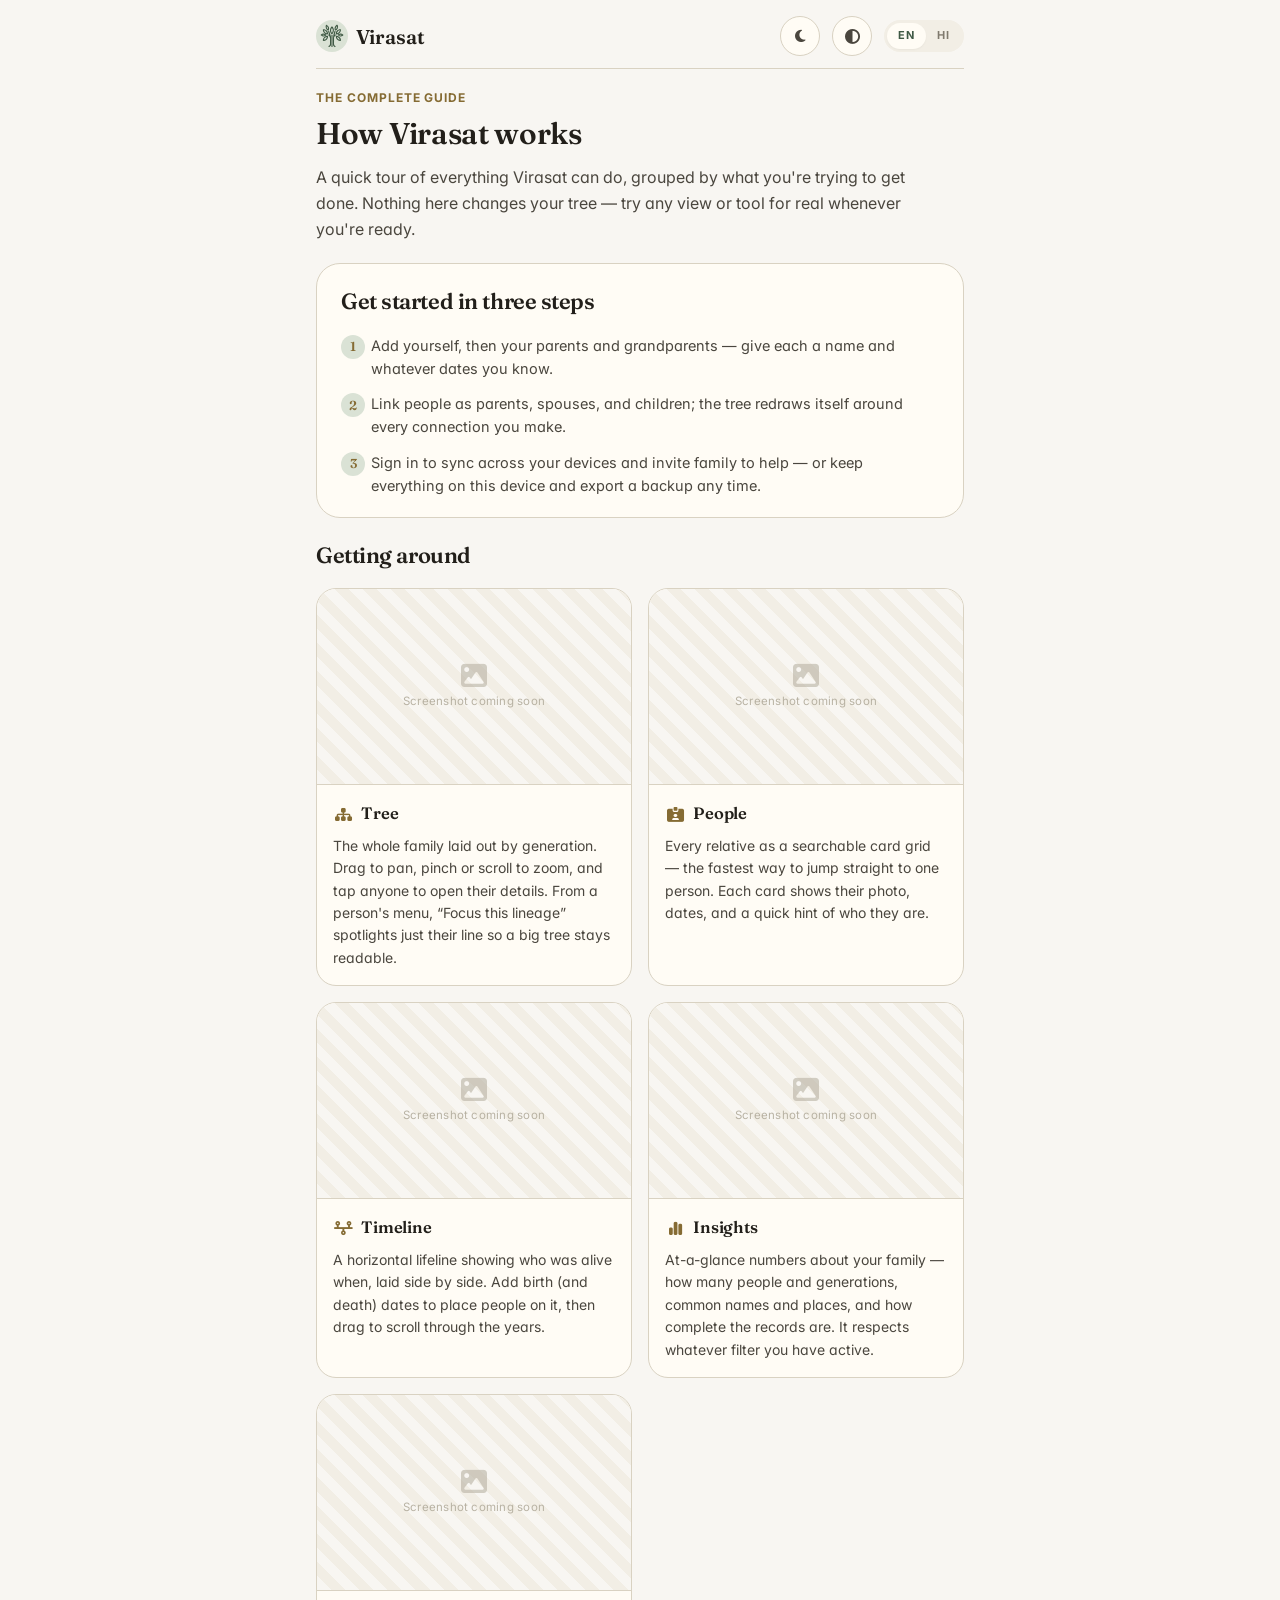
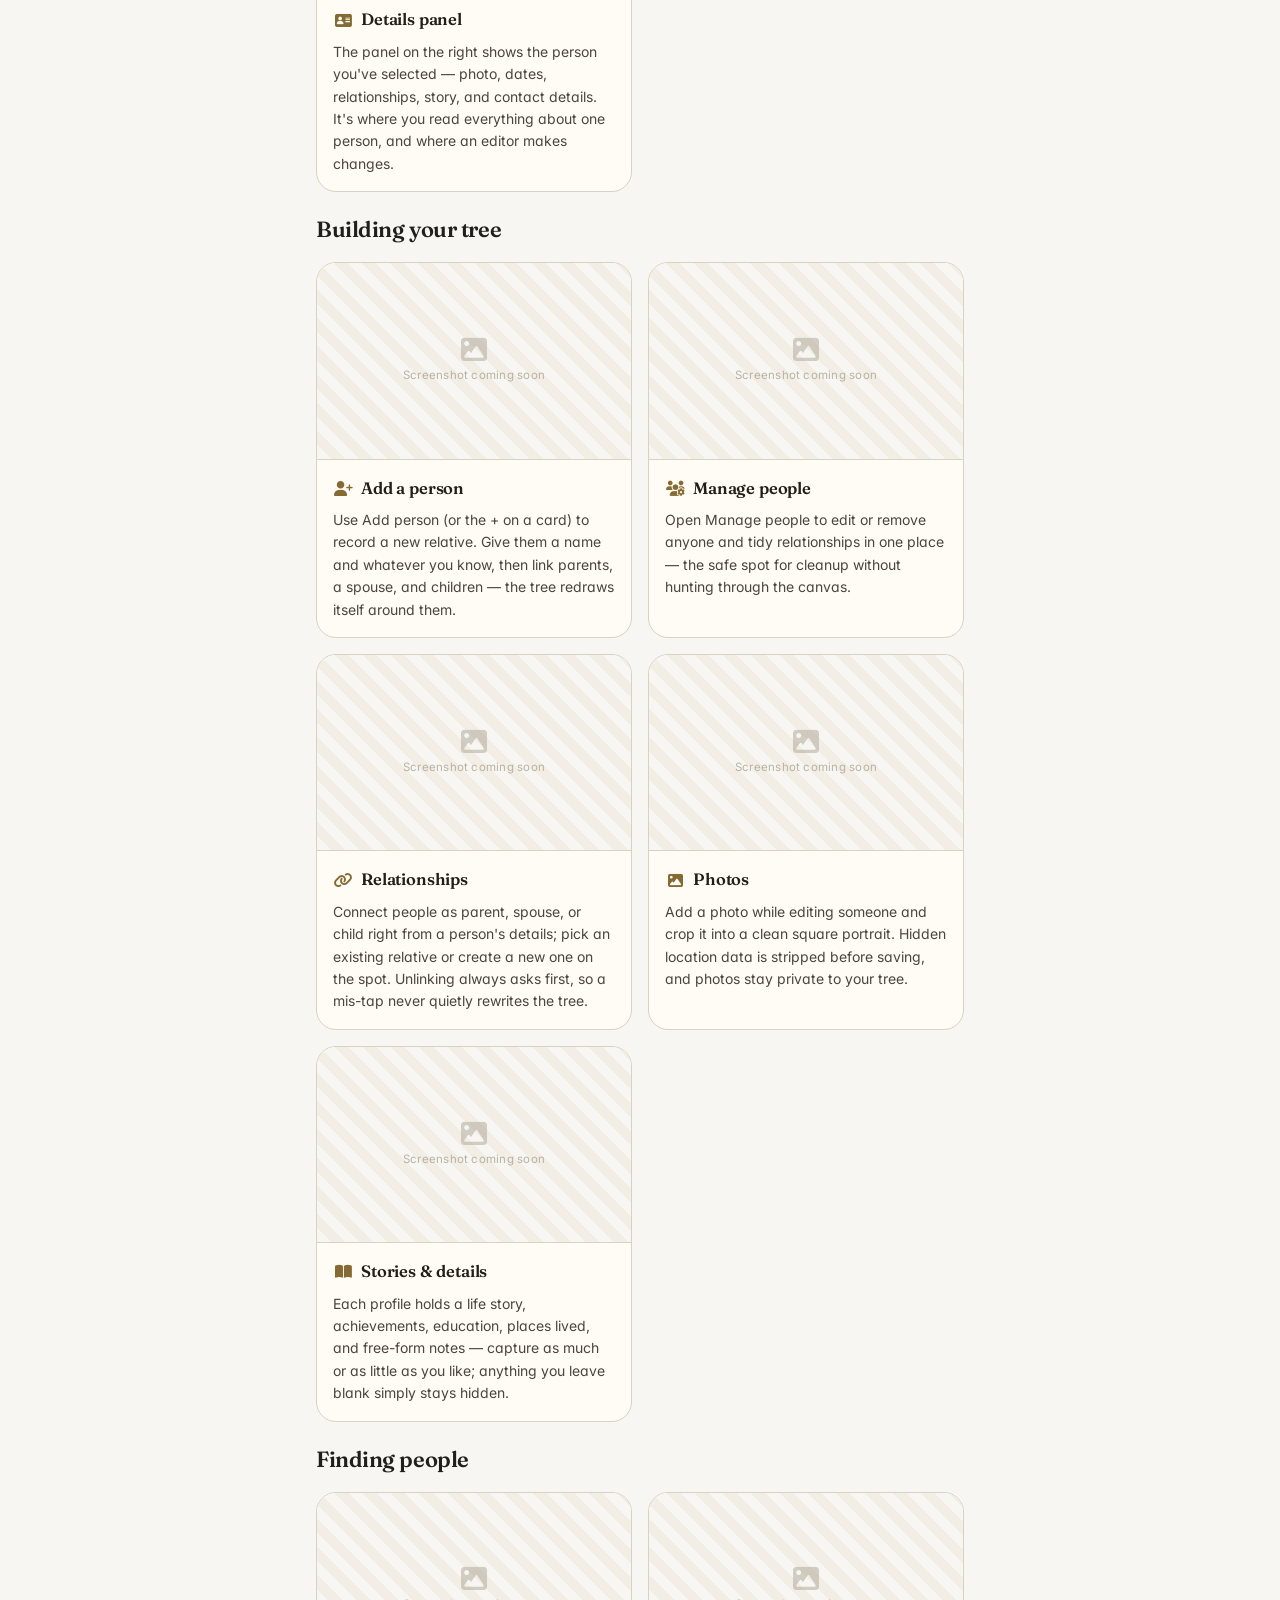
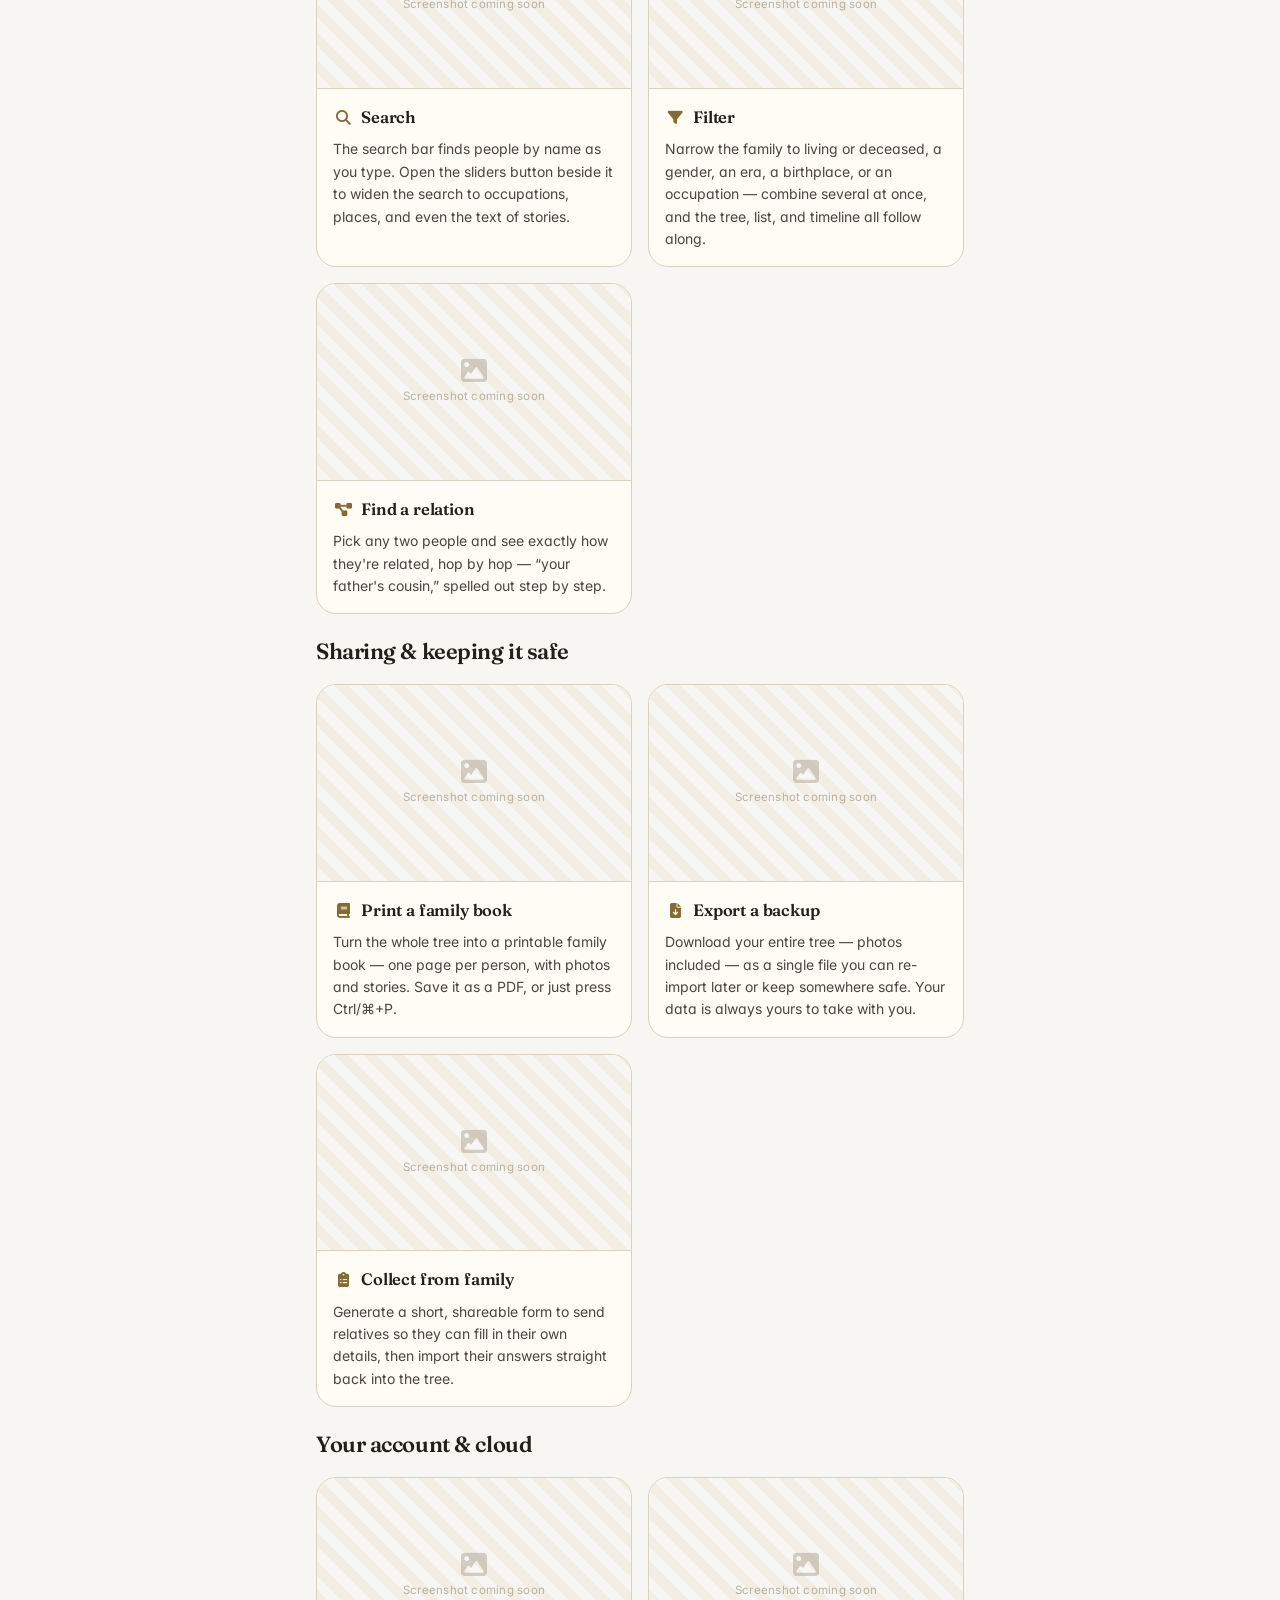
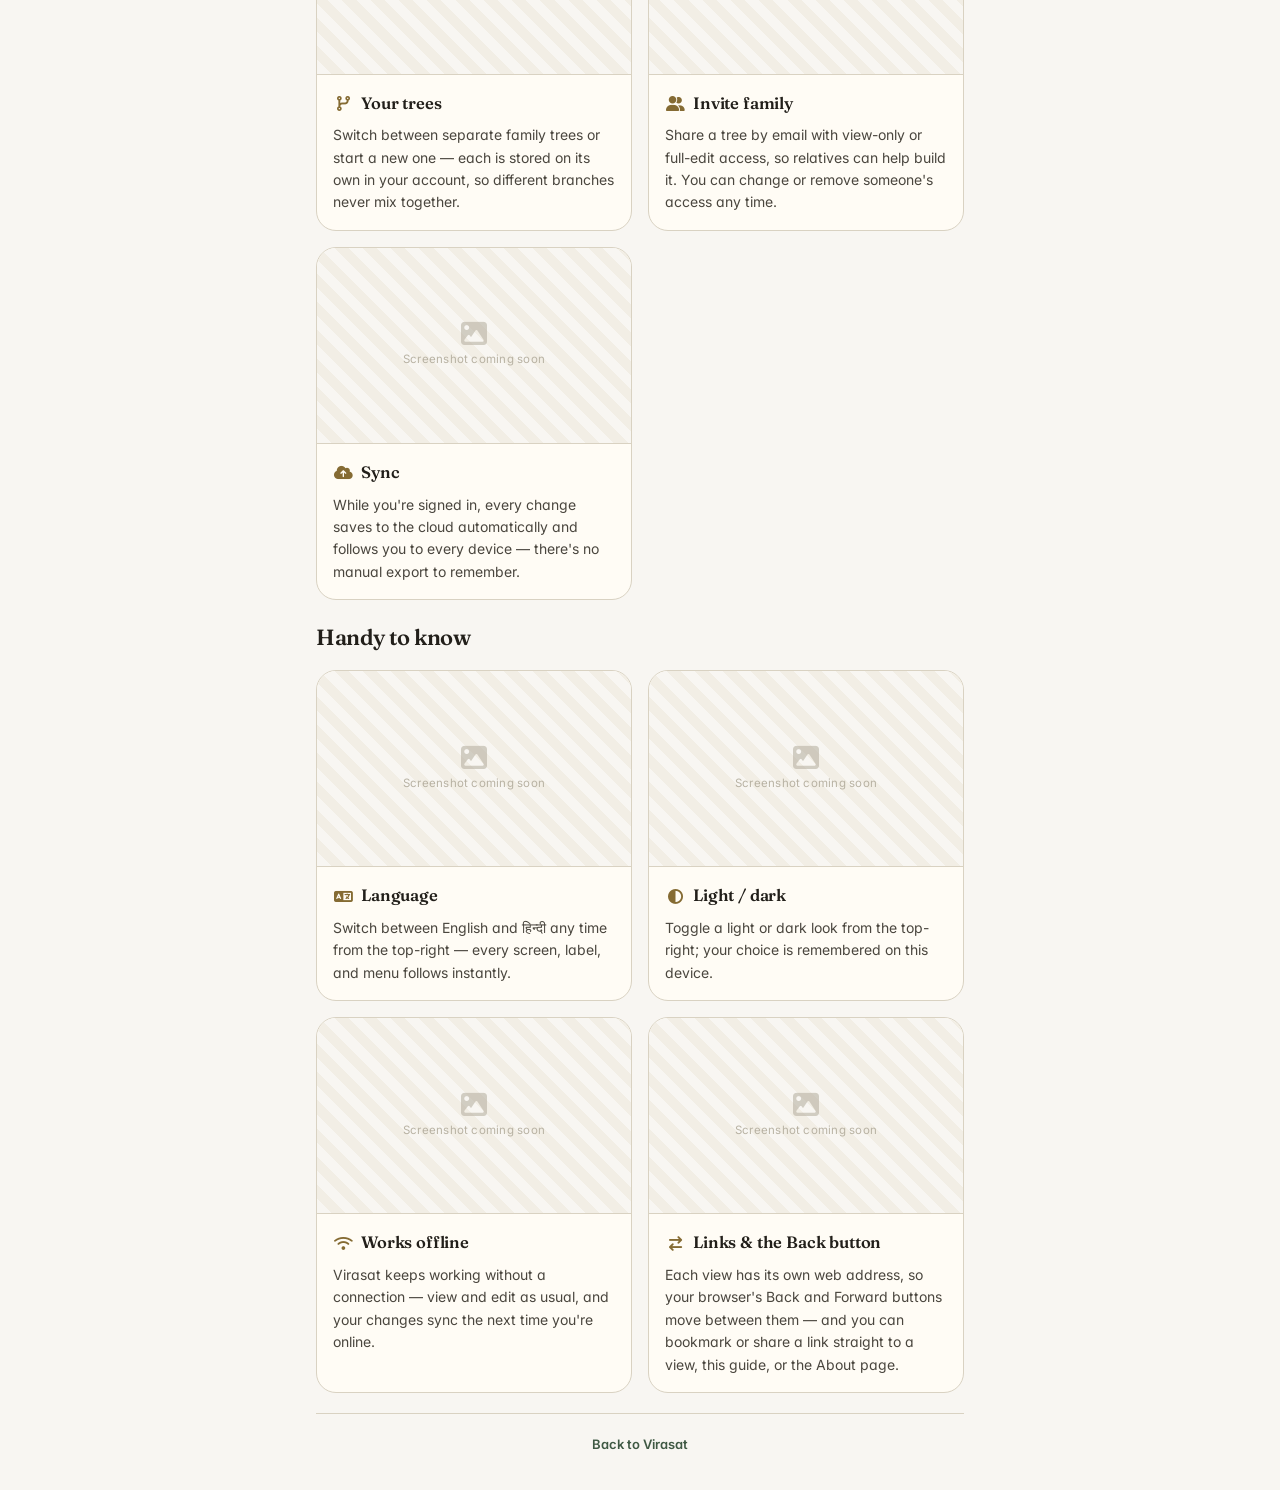
==== help.html @ 70aa0ab5 "help page + self-marker rework + always-present menu + i18n-parity CI Replace the on-node "self" per" ====
<!DOCTYPE html>
<html lang="en">
<head>
  <meta charset="UTF-8" />
  <meta name="viewport" content="width=device-width, initial-scale=1, viewport-fit=cover" />
  <meta name="theme-color" content="#6B8765" />
  <!-- Public, no-login page (like privacy/terms): it holds no personal data,
       so it may be indexed and shared. Opened in a new tab from the account
       menu's Help row. -->
  <meta name="description" content="How Virasat works — a complete, illustrated guide to building your family tree: views, adding people, finding relatives, sharing, and your account." />
  <title>How Virasat works — Virasat</title>

  <link rel="preconnect" href="https://fonts.googleapis.com" />
  <link rel="preconnect" href="https://fonts.gstatic.com" crossorigin />
  <link rel="stylesheet" href="https://fonts.googleapis.com/css2?family=Fraunces:opsz,wght,SOFT@9..144,400..700,30..100&family=Inter:wght@400;500;600;700&family=Noto+Serif+Devanagari:wght@400;500;600&display=swap" />

  <link rel="stylesheet"
        href="https://cdnjs.cloudflare.com/ajax/libs/font-awesome/6.5.2/css/all.min.css"
        integrity="sha384-PPIZEGYM1v8zp5Py7UjFb79S58UeqCL9pYVnVPURKEqvioPROaVAJKKLzvH2rDnI"
        crossorigin="anonymous"
        referrerpolicy="no-referrer" />

  <link rel="stylesheet" href="styles/tokens.css" />
  <link rel="stylesheet" href="styles/base.css" />
  <link rel="stylesheet" href="styles/components.css" />
  <link rel="stylesheet" href="styles/views.css" />
  <link rel="icon" type="image/svg+xml" href="assets/icon.svg" />

  <!-- Early-theme guard: apply the saved light/dark choice before first paint
       so arriving from the app (or a dark-mode bookmark) doesn't flash. Same
       "virasat.theme" key + data-theme attribute the app uses. -->
  <script>
    try {
      if (localStorage.getItem("virasat.theme") === "dark") {
        document.documentElement.setAttribute("data-theme", "dark");
      }
    } catch (e) {}
  </script>
</head>
<body>
  <main id="help-root" class="legal-page help-page"></main>

  <!-- Content source of truth is the help.* i18n namespace; dom.js provides
       UI.el + UI.onboardChrome; help-page.js renders. No app.js, no cloud SDK. -->
  <script src="lib/core/i18n.js"></script>
  <script src="lib/ui/dom.js"></script>
  <script src="lib/help-page.js"></script>
</body>
</html>
---- styles/tokens.css ----
/*
 * Design tokens — "Heritage"
 *
 * The product is a luxury family archive. Every choice favours warmth,
 * editorial typography, and generous whitespace over enterprise tropes.
 *
 * Palette is fixed by the brief:
 *   ivory  #F8F6F2 (background)
 *   olive  #5E7D63 (primary accent)
 *   gold   #B89A5A (highlight)
 *
 * Type pairs Cormorant Garamond (display) with Inter (body).
 */
/* Heritage is a light-themed product. Honour user-controlled override via a
   data-theme attribute on <html> only; do not auto-flip on system preference
   since it changes the brand identity. */
:root {
  color-scheme: light;
  /* — Heritage palette — */
  --ivory:        #F8F6F2;
  --ivory-2:      #F2EEE5;
  --ivory-3:      #E9E2D3;
  --parchment:    #F4EFE3;
  --bone:         #FFFCF5;

  --olive:        #5E7D63;
  --olive-deep:   #3F5944;
  --olive-soft:   #DAE2D5;

  --gold:         #B89A5A;
  --gold-deep:    #856B33;
  --gold-soft:    #EFE5CC;

  --rust:         #A6553A;
  --rust-soft:    #ECD7CB;

  --ink:          #221F1A;     /* near-black, warm */
  --ink-2:        #4A463E;
  --ink-3:        #807A6E;
  --ink-4:        #B8B2A3;
  --ink-5:        #D9D2C2;

  /* — Semantic — */
  --bg:           var(--ivory);
  --bg-elev:      var(--bone);
  --bg-sunken:    var(--ivory-2);
  --surface:      var(--bone);
  --surface-2:    var(--ivory-2);
  --surface-3:    var(--ivory-3);

  --text:         var(--ink);
  --text-2:       var(--ink-2);
  --text-3:       var(--ink-3);
  --text-4:       var(--ink-4);

  --line:         var(--ink-5);
  --line-2:       var(--ink-4);

  --accent:       var(--olive);
  --accent-soft:  var(--olive-soft);
  --accent-deep:  var(--olive-deep);
  --accent-hi:    var(--gold);
  --accent-hi-soft: var(--gold-soft);

  /* Focus-ring colour. Base uses the olive so the ring reads on-brand; the
     high-contrast blocks below flip it to pure ink/white for a crisp outline. */
  --focus:        var(--olive);

  /* Scrollbars — heritage-tinted, not the default OS gray. A muted olive thumb
     on a fully TRANSPARENT track (no gutter fill), so the bar reads as a lone
     floating pill over whatever surface it scrolls; deepens toward the accent
     on hover. One thumb-token set drives every scoped bar (rail, inspector,
     modals, year-strip) plus the app-wide default, re-tuned per theme below. */
  --scroll-thumb:       rgba(94, 125, 99, 0.48);   /* olive, translucent */
  --scroll-thumb-hover: rgba(94, 125, 99, 0.7);

  --alive:        var(--olive);
  --alive-soft:   var(--olive-soft);
  --deceased:     #8B7F70;
  --deceased-soft:#E5DFD2;
  --deceased-ink: var(--ink-2);   /* readable text on the --deceased-soft chip */

  /* Text/hover for a filled accent button — fixed so it survives the dark-mode
     token flips (--bone→dark, --olive-deep→light mint) that broke .btn--primary. */
  --on-accent:       #FFFCF5;
  --accent-fill-hover: #3F5944;

  /* Landing hero "stage" gradient — a deep forest-green jewel, theme-aware.
     On the light page it's the darkest surface: a rich accent against cream.
     Dark mode lifts + saturates it (below) so it reads as a distinct green
     stage instead of melting into the near-black background. */
  --hero-from: #2B4A3B;
  --hero-mid:  #1F382C;
  --hero-to:   #152720;

  --danger:       #B95844;
  --danger-soft:  #ECD7CB;

  /* — Soft pastel avatars (warmer, less saturated than before) — */
  --av-peach:     #F0D4B8;     --av-peach-ink:    #6B3A1A;
  --av-sage:      #D2DDC4;     --av-sage-ink:     #3F5944;
  --av-lavender:  #DAD2E5;     --av-lavender-ink: #4F4267;
  --av-sky:       #C8D9E0;     --av-sky-ink:      #2D4655;
  --av-rose:      #ECC8C7;     --av-rose-ink:     #6B2C30;
  --av-butter:    #ECE0AE;     --av-butter-ink:   #6B5616;
  --av-clay:      #DCBFA4;     --av-clay-ink:     #5A381C;
  --av-mist:      #D9D4CB;     --av-mist-ink:     #43403A;

  /* — Shadows: soft, layered — */
  --shadow-xs: 0 1px 2px rgba(34, 31, 26, 0.04);
  --shadow-sm: 0 2px 6px rgba(34, 31, 26, 0.06), 0 1px 2px rgba(34, 31, 26, 0.04);
  --shadow-md: 0 8px 24px rgba(34, 31, 26, 0.08), 0 2px 6px rgba(34, 31, 26, 0.04);
  --shadow-lg: 0 30px 60px rgba(34, 31, 26, 0.12), 0 8px 20px rgba(34, 31, 26, 0.06);
  --shadow-glow-gold: 0 0 0 1px rgba(184, 154, 90, .35), 0 4px 16px rgba(184, 154, 90, .18);
  --shadow-glow-olive: 0 0 0 1px rgba(94, 125, 99, .30), 0 4px 16px rgba(94, 125, 99, .15);

  /* — Type — */
  --font-display: "Cormorant Garamond", "Fraunces", "Iowan Old Style", Georgia, serif;
  --font-sans:    "Inter", -apple-system, BlinkMacSystemFont, "Segoe UI", Roboto, sans-serif;
  --font-mono:    "JetBrains Mono", ui-monospace, Menlo, monospace;

  /* — Spacing — */
  --s-1: 4px;  --s-2: 8px;  --s-3: 12px; --s-4: 16px;
  --s-5: 20px; --s-6: 24px; --s-7: 32px; --s-8: 48px; --s-9: 64px;

  /* — Radii (heritage = generous) — */
  --r-xs: 8px;
  --r-sm: 12px;
  --r-md: 16px;
  --r-lg: 20px;
  --r-xl: 24px;
  --r-2xl: 28px;
  --r-pill: 999px;

  /* — Layers — */
  --z-rail: 30;
  --z-header: 50;
  --z-modal: 100;
  --z-toast: 200;

  /* — Motion: calm, Apple-like — */
  --t-fast: 160ms cubic-bezier(.2,.8,.2,1);
  --t-med:  300ms cubic-bezier(.2,.8,.2,1);
  --t-slow: 600ms cubic-bezier(.2,.8,.2,1);

  /* — Layout — */
  --header-h: 64px;
  /* The header reserves the top safe-area inset (notch/status bar) on top of
     its fixed bar height in the installed PWA. Everything positioned against
     the header — the body height, the fixed rail/inspector `top`, the overlay
     inset — must offset by the SAME total, so it lives in one derived token.
     On non-notched devices the inset is 0 and this equals --header-h. */
  --header-total: calc(64px + env(safe-area-inset-top, 0px));
  --rail-w: 248px;
  --inspector-w: 360px;
  --content-max: 1680px;
}

/* Dark mode is opt-in via [data-theme="dark"] only. */
:root[data-theme="dark"] {
  color-scheme: dark;
  --ivory:        #1A1815;
    --ivory-2:      #211F1B;
    --ivory-3:      #2A2823;
    --parchment:    #1F1D19;
    --bone:         #25231F;

    --bg:           var(--ivory);
    --bg-elev:      #1F1D19;
    --bg-sunken:    #131210;
    --surface:      #1F1D19;
    --surface-2:    #2A2823;
    --surface-3:    #34322B;

    --text:         #F0EBDD;
    --text-2:       #C5BFA9;
    --text-3:       #8B8472;
    --text-4:       #5A5544;

    --line:         #34322B;
    --line-2:       #45433A;

    --olive-soft:   rgba(94, 125, 99, 0.20);
    --gold-soft:    rgba(184, 154, 90, 0.18);
    /* The "ink on soft" pairs (`color: olive-deep` over `bg: olive-soft`)
       look disabled on dark surfaces because olive-deep is a near-black
       in the light tokens. Brighten them so any active-state pill, chip,
       or hover surface in the app keeps reading as active without
       per-component overrides. */
    --olive-deep:   #C5DBC9;
    --gold-deep:    #E2C684;

    /* In-memoriam palette, re-tuned for dark. The light values (#E5DFD2 wash,
       #8B7F70 taupe) painted a bright parchment slab + low-contrast text over
       the dark inspector — the reported memorial-card contrast bug. Flip to a
       translucent warm wash that sits ON the dark surface and a soft warm sand
       for the eyebrow + chip text so both read clearly without a light box. */
    --deceased:     #BCAF9A;
    --deceased-soft: rgba(188, 175, 154, 0.18);
    --deceased-ink:  #DED6C6;

    --av-peach:     #5C3F2B;     --av-peach-ink:    #F0D4B8;
    --av-sage:      #3F4E33;     --av-sage-ink:     #D2DDC4;
    --av-lavender:  #3F384C;     --av-lavender-ink: #DAD2E5;
    --av-sky:       #2E404C;     --av-sky-ink:      #C8D9E0;
    --av-rose:      #4E3035;     --av-rose-ink:     #ECC8C7;
    --av-butter:    #4D421B;     --av-butter-ink:   #ECE0AE;
    --av-clay:      #4A3623;     --av-clay-ink:     #DCBFA4;
    --av-mist:      #3A3D43;     --av-mist-ink:     #D9D4CB;

    /* A filled olive button's hover, brightened for the dark page. */
    --accent-fill-hover: #6E9173;

    /* Scrollbars on the dark page: a brighter mint thumb so it's visible on the
       near-black surfaces (track is transparent app-wide). */
    --scroll-thumb:       rgba(155, 198, 161, 0.34);
    --scroll-thumb-hover: rgba(155, 198, 161, 0.6);

    /* Deep forest jewel for the hero stage. It must stay genuinely DARK for a
       dark theme — an earlier pass lightened it toward mid-sage, which read as a
       flat, washed-out slab lighter than the rest of the dark UI. These deep
       greens keep the hero a distinct green stage (the aurora glow + gold sheen
       carry the depth) while transitioning naturally into the near-black bands
       below, rather than sitting on the page as a bright rectangle. */
    --hero-from: #1E3A2E;
    --hero-mid:  #162B22;
    --hero-to:   #0E1C16;
}

/* ── High contrast — an OPT-IN accessibility axis, INDEPENDENT of light/dark ──
   [data-contrast="high"] layers over whichever base theme is active, so a
   low-vision user keeps their light OR dark preference and just gains stronger
   text, borders, and focus. Opt-in only (never auto-flipped from the OS), to
   match the product's deliberate no-auto-theme stance. Only the tokens that
   actually fail or barely pass WCAG contrast are touched — the muted text
   tiers, the decorative hairlines, and the focus colour — so the heritage
   identity (olive/gold accents, warm surfaces) survives the boost. */
:root[data-contrast="high"]:not([data-theme="dark"]) {
  /* Light base — scoped :not([data-theme="dark"]) so these LIGHT palette values
     never leak into dark+high-contrast (the dark block below owns that combo).
     Overriding the ink/ivory PALETTE vars cascades to every semantic alias
     (--text = var(--ink), --line = var(--ink-5), …) at once, so one block
     re-tunes the whole light theme. Pure-white surfaces + near-black text take
     body copy to ~21:1; the muted tiers go from failing (--text-3 was #807A6E
     ≈ 3.8:1) to comfortably AA. */
  --ivory:        #FFFFFF;
  --ivory-2:      #ECEAE4;
  --ivory-3:      #DBD8CE;
  --bone:         #FFFFFF;
  --parchment:    #F6F3EB;

  --ink:          #000000;   /* --text  — body copy */
  --ink-2:        #1B1813;   /* --text-2 */
  --ink-3:        #37332B;   /* --text-3 — now ~9:1 on white (was ~3.8:1) */
  --ink-4:        #55503F;   /* --text-4 / --line-2 — clears 3:1 as a border */
  --ink-5:        #6C6656;   /* --line   — a genuinely visible hairline */

  /* Denser "soft" washes so active pills/chips read against pure white. */
  --olive-soft:   #C2D1BC;
  --gold-soft:    #E5D2A4;
  --deceased-soft:#D6CEBD;

  --focus:        #000000;

  /* High contrast (light): a solid, unmistakable thumb — no translucency to
     wash it out. Track stays transparent (app-wide) but the ink thumb reads
     unambiguously against any surface. */
  --scroll-thumb:       #37332B;
  --scroll-thumb-hover: #000000;
}
/* Dark base. Dark mode sets the SEMANTIC vars directly (not via the ink
   aliases), so the boost has to restate them here: pure-black surfaces + white
   text, and the muted tiers lifted well clear of the ~4:1 they sat at. */
:root[data-theme="dark"][data-contrast="high"] {
  --ivory:        #000000;
  --bg:           #000000;
  --bg-elev:      #000000;
  --bg-sunken:    #000000;
  --surface:      #0B0B0A;
  --surface-2:    #171511;
  --surface-3:    #232019;

  --text:         #FFFFFF;
  --text-2:       #EAE5D7;
  --text-3:       #C8C2B1;   /* was #8B8472 (~4:1); now clearly legible */
  --text-4:       #A39C89;

  --line:         #7D7767;
  --line-2:       #A39C89;

  --olive-soft:   rgba(155, 198, 161, 0.32);
  --gold-soft:    rgba(226, 198, 132, 0.30);
  --olive-deep:   #D8ECDC;
  --gold-deep:    #F1D79C;
  --deceased-soft: rgba(214, 205, 186, 0.28);
  --deceased-ink:  #EEE7D7;

  --focus:        #FFFFFF;

  /* High contrast (dark): solid light thumb (track is transparent app-wide). */
  --scroll-thumb:       #C8C2B1;
  --scroll-thumb-hover: #FFFFFF;
}
/* One crisp, unmistakable focus indicator in high contrast: a solid ring in the
   theme's focus colour (pure ink on light, pure white on dark), overriding the
   base olive box-shadow ring. Scoped to the interactive elements that take
   focus so it never boxes a plain container. Higher specificity than the base
   `.btn:focus-visible { outline:none }`, so it wins. */
:root[data-contrast="high"] :is(a, button, input, select, textarea, summary, [tabindex]):focus-visible,
:root[data-contrast="high"] :is(.btn, .nav-btn, .lang-switch__btn, .theme-toggle, .kebab-menu__item):focus-visible {
  outline: 3px solid var(--focus);
  outline-offset: 2px;
  box-shadow: none;
}
---- styles/base.css ----
*, *::before, *::after { box-sizing: border-box; }
html, body { margin: 0; padding: 0; height: 100%; }
html { -webkit-text-size-adjust: 100%; text-size-adjust: 100%; }
body {
  font-family: var(--font-sans);
  background: var(--bg);
  color: var(--text);
  font-size: 14px;
  line-height: 1.55;
  -webkit-font-smoothing: antialiased;
  -moz-osx-font-smoothing: grayscale;
  height: 100dvh;
  overflow: hidden;
  font-feature-settings: "ss01", "cv11";
}
img { max-width: 100%; display: block; }
button { font: inherit; color: inherit; cursor: pointer; }
input, select, textarea, button { font: inherit; }

h1, h2, h3, h4 { margin: 0; font-weight: 500; letter-spacing: -0.01em; }
h2 { font-family: var(--font-display); font-size: 22px; font-weight: 500; letter-spacing: -0.02em; }
h3 { font-size: 14px; font-weight: 600; }

a { color: var(--accent-deep); text-decoration: none; }
a:hover { text-decoration: underline; text-underline-offset: 3px; }

::selection { background: var(--olive-soft); color: var(--accent-deep); }

/* ── Themed scrollbars ──────────────────────────────────────────────────────
   App-wide default: a slim, heritage-olive thumb floating on a TRANSPARENT
   track (no gutter fill) so the bar disappears into whatever surface it's over,
   replacing the generic OS gray. The thumb tokens (--scroll-thumb/-hover) are
   re-tuned per theme in tokens.css, so this one block follows light / dark /
   high-contrast. Firefox reads scrollbar-width/-color; Blink/WebKit use the
   ::-webkit pseudos below. Scoped scrollers (rail, inspector, modal body,
   year-strip) inherit these and just tweak width. Touch overlay scrollbars
   ignore all of this — no harm. */
* {
  scrollbar-width: thin;
  scrollbar-color: var(--scroll-thumb) transparent;
}
::-webkit-scrollbar { width: 11px; height: 11px; }
::-webkit-scrollbar-track { background: transparent; }
::-webkit-scrollbar-thumb {
  background: var(--scroll-thumb);
  border-radius: 999px;
  /* Transparent border carved from the thumb via background-clip leaves an
     inset gap, so the pill reads as floating in the gutter rather than filling
     it edge-to-edge. */
  border: 3px solid transparent;
  background-clip: padding-box;
}
::-webkit-scrollbar-thumb:hover { background: var(--scroll-thumb-hover); background-clip: padding-box; }
::-webkit-scrollbar-corner { background: transparent; }

/* Scope the Devanagari pairing carefully: Font Awesome icons use the
   `Font Awesome 6 Free / Brands` font-family and we must NOT override that.
   Apply Devanagari only to text-bearing elements lower-specificity than
   Font Awesome's i.fa-*. */
:lang(hi):not(i):not(.fa):not([class*="fa-"]),
[lang="hi"]:not(i):not(.fa):not([class*="fa-"]) {
  font-family: "Noto Serif Devanagari", var(--font-display);
}
/* Belt and braces: ensure FA elements always pick their own family */
.fa, .fas, .far, .fab, .fa-solid, .fa-regular, .fa-brands,
[class^="fa-"], [class*=" fa-"] {
  font-family: "Font Awesome 6 Free", "Font Awesome 6 Brands" !important;
}
.fa-brands, .fab { font-family: "Font Awesome 6 Brands" !important; }

/* — App header (ivory band, not sage) — */
.app-header {
  position: relative;
  z-index: var(--z-header);
  background: var(--bg-elev);
  color: var(--text);
  /* Reserve the notch/status-bar inset so header content isn't hidden under it
     in the installed PWA (viewport-fit=cover). --header-total = bar height +
     top inset; top-padding pushes the row's content below the notch while
     box-sizing:border-box keeps the interactive row --header-h tall. On
     non-notched devices the inset is 0 — no visual change. */
  height: var(--header-total);
  padding: env(safe-area-inset-top, 0px) var(--s-6) 0;
  box-sizing: border-box;
  display: flex;
  align-items: center;
  gap: var(--s-5);
  border-bottom: 1px solid var(--line);
  flex-shrink: 0;
}
.app-title {
  display: inline-flex; align-items: center; gap: 12px;
  font-family: var(--font-display);
  font-size: 22px;
  font-weight: 500;
  letter-spacing: -0.015em;
  color: var(--text);
  white-space: nowrap;
}
.app-title__icon {
  width: 36px; height: 36px; border-radius: 50%;
  background: var(--olive-soft);
  color: var(--olive-deep);
  display: inline-flex; align-items: center; justify-content: center;
  flex-shrink: 0;
}
/* Tint the SVG using a CSS mask so the foreground colour comes directly from
   our palette (olive-deep) instead of an opaque-filter approximation. */
.app-title__icon img {
  width: 0; height: 0;            /* hide the original raster pipe */
  display: none;
}
.app-title__icon::before {
  content: "";
  width: 22px; height: 22px;
  background: var(--olive-deep);
  -webkit-mask: url("../assets/tree.svg") center / contain no-repeat;
          mask: url("../assets/tree.svg") center / contain no-repeat;
}
.app-title__sub {
  font-family: var(--font-sans);
  font-size: 11px;
  font-weight: 500;
  letter-spacing: .15em;
  text-transform: uppercase;
  color: var(--text-3);
  margin-left: 8px;
  border-left: 1px solid var(--line);
  padding-left: 12px;
}

/* Top nav as text links (Tree / People / Timeline) */
.app-nav {
  display: flex; align-items: center; gap: 4px;
  margin-left: var(--s-4);
}
.nav-btn {
  background: transparent; border: 0;
  padding: 8px 14px; border-radius: var(--r-pill);
  color: var(--text-3);
  display: inline-flex; align-items: center; gap: 8px;
  font-size: 13px; font-weight: 500;
  transition: background var(--t-fast), color var(--t-fast);
}
.nav-btn:hover { background: var(--surface-2); color: var(--text); }
.nav-btn.is-active { background: var(--olive-soft); color: var(--olive-deep); }
.nav-btn__icon { width: 14px; height: 14px; opacity: .85; }

/* The rail's "Overview" view-switcher duplicates the header tabs on desktop,
   so hide it ≥769px. It stays in the phone slide-in drawer, where .app-nav is
   hidden (≤768px block below) and this is the only way to switch views. */
@media (min-width: 769px) {
  .rail-block--views { display: none; }
}

.app-header__actions { margin-left: auto; display: inline-flex; gap: 8px; align-items: center; }

/* Header search — quiet, almost a pill */
.header-search {
  display: flex; align-items: center; gap: 8px;
  background: var(--surface-2);
  border: 1px solid transparent;
  padding: 8px 14px;
  border-radius: var(--r-pill);
  width: 280px; height: 36px;
  color: var(--text-2);
  transition: background var(--t-fast), border-color var(--t-fast);
}
.header-search:hover { background: var(--surface-3); }
.header-search:focus-within { background: var(--bg-elev); border-color: var(--olive); box-shadow: 0 0 0 2px var(--olive), 0 0 0 5px var(--olive-soft); }
.header-search input {
  background: transparent; border: 0; outline: 0;
  flex: 1; color: inherit; font-size: 13px;
}
.header-search input::placeholder { color: var(--text-3); }
.header-search input::-webkit-search-cancel-button { -webkit-appearance: none; appearance: none; }
.header-search__icon { color: var(--text-3); font-size: 13px; }
.header-search__clear {
  flex: none; display: inline-flex; align-items: center; justify-content: center;
  width: 20px; height: 20px; padding: 0; margin: 0;
  border: 0; border-radius: 50%; cursor: pointer;
  background: var(--surface-3); color: var(--text-2);
  font-size: 11px; line-height: 1;
  transition: background var(--t-fast), color var(--t-fast);
}
.header-search__clear[hidden] { display: none; }
.header-search__clear:hover { background: var(--olive-soft); color: var(--text); }

/* — 3-column body — */
.app-body {
  display: grid;
  grid-template-columns: var(--rail-w) minmax(0, 1fr) var(--inspector-w);
  height: calc(100dvh - var(--header-total));
  overflow: hidden;
  min-width: 0;
}

/* Desktop rail collapse — the hamburger toggles this, reclaiming the left
   third for the canvas (P3.9). Scoped ≥769px so it never fights the phone
   slide-in drawer below (where the rail is position:fixed and the grid is a
   single column). The rail keeps overflow-x:hidden, so its content clips
   cleanly as the column animates to zero width. */
@media (min-width: 769px) {
  .app-body { transition: grid-template-columns var(--t-med); }
  .app-body.rail-collapsed { grid-template-columns: 0 minmax(0, 1fr) var(--inspector-w); }
  .app-body.rail-collapsed .app-rail { border-right: none; }
}
@media (min-width: 769px) and (max-width: 1100px) {
  .app-body.rail-collapsed { grid-template-columns: 0 minmax(0, 1fr); }
}
@media (prefers-reduced-motion: reduce) {
  .app-body { transition: none; }
}

.app-rail {
  background: var(--bg-elev);
  border-right: 1px solid var(--line);
  overflow-y: auto;
  overflow-x: hidden;
  padding: var(--s-5) var(--s-3);
  display: flex; flex-direction: column; gap: var(--s-6);
  scrollbar-color: var(--scroll-thumb) transparent;
}
.app-rail::-webkit-scrollbar { width: 8px; }
.app-rail::-webkit-scrollbar-thumb { background: var(--scroll-thumb); border-radius: 999px; border: 2px solid transparent; background-clip: padding-box; }
.app-rail::-webkit-scrollbar-thumb:hover { background: var(--scroll-thumb-hover); background-clip: padding-box; }

.app-main {
  position: relative;
  background: var(--bg);
  overflow: hidden;
  display: flex;
  flex-direction: column;
  min-width: 0;
}

.app-inspector {
  position: relative;   /* anchor the absolute .inspector-close (mobile re-sets to fixed) */
  background: var(--bg-elev);
  border-left: 1px solid var(--line);
  overflow-y: auto;
  overflow-x: hidden;
  display: flex; flex-direction: column;
  scrollbar-color: var(--scroll-thumb) transparent;
}
.app-inspector::-webkit-scrollbar { width: 8px; }
.app-inspector::-webkit-scrollbar-thumb { background: var(--scroll-thumb); border-radius: 999px; border: 2px solid transparent; background-clip: padding-box; }
.app-inspector::-webkit-scrollbar-thumb:hover { background: var(--scroll-thumb-hover); background-clip: padding-box; }

.view { display: none; flex: 1; min-height: 0; min-width: 0; overflow: hidden; }
.view.is-active { display: flex; flex-direction: column; }

/* — Mobile collapse — */
@media (max-width: 1100px) {
  .app-body { grid-template-columns: var(--rail-w) minmax(0, 1fr); }
  .app-inspector {
    position: fixed; right: 0; top: var(--header-total); bottom: 0;
    width: min(380px, 96vw);
    transform: translateX(100%);
    transition: transform var(--t-med);
    z-index: var(--z-rail);
    box-shadow: var(--shadow-lg);
  }
  .app-inspector.is-open { transform: translateX(0); }
}

/* Header fit — a WIDER band than the inspector-collapse above. The title +
   384 px nav + 280 px search + labelled actions overflow the header well
   before 1100 px (measured: actions run ~90 px off-screen at 1200 px). Collapse
   the action-button text to icon-only (their `title`/`aria-label` keep them
   named) and shrink the search so the row fits down to the ≤768 kebab handover.
   Nav labels stay — they're short and are the tabs' only accessible name.
   Kept separate from the 1100 px block so the inspector stays a docked pane in
   this band rather than becoming a drawer. */
@media (max-width: 1360px) {
  .btn__label-md { display: none; }
  .header-search { width: 180px; }
  /* Drop the decorative "your family's living legacy" tagline here too — it's
     the least essential header element (~230 px), and keeping it in this band
     is what tipped the row into overflow. Already hidden ≤768; this supersedes
     that rule, so the 768 block no longer needs its own copy. */
  .app-title__sub { display: none; }
}

/* Tablet-narrow: full nav + a 180 px search + actions still overflow below
   ~1024 px (iPad-landscape 1024 is the last width that fits). Retire the header
   search here — it's the most redundant control at this width (the People view
   carries its own searchbar, and the ≤768 kebab exposes search too), which
   keeps the primary nav + Share/Data actions fully on-screen. Supersedes the
   ≤768 `display:none`, so that block no longer needs its own copy. */
@media (max-width: 1023px) {
  .header-search { display: none; }
}
@media (max-width: 768px) {
  .app-body { grid-template-columns: minmax(0, 1fr); }
  .app-rail {
    position: fixed; left: 0; top: var(--header-total); bottom: 0;
    width: 280px;
    transform: translateX(-100%);
    transition: transform var(--t-med);
    z-index: var(--z-rail);
    box-shadow: var(--shadow-lg);
  }
  .app-rail.is-open { transform: translateX(0); }
  .hamburger-btn { display: inline-flex !important; }
  /* On phone the rail handles view switching (Tree/People/Timeline live in
     it); the duplicate top-of-header row would just compete for space. */
  .app-nav { display: none; }
  /* Action row + lang/theme cluster collapse into the kebab overflow menu.
     Desktop unchanged — these rules only apply ≤ 768 px. */
  .app-header__actions { display: none; }
  .kebab-btn { display: inline-flex !important; }
  /* Header layout on phone: hamburger | title (centred) | kebab */
  .app-header { padding: 0 var(--s-4); gap: var(--s-3); }
  .app-title { margin-inline: auto; }
  .app-title__text { font-size: 18px; }
}

/* The hamburger is dual-purpose: on phone (≤768px) it opens the rail as a
   slide-in drawer; on desktop it collapses/expands the docked rail column
   (P3.9). So unlike the kebab it stays visible at all widths — the click
   handler in app.js branches on the breakpoint. The kebab remains phone-only.
   The element carries class="btn btn--icon hamburger-btn"; .btn defines
   `display: inline-flex` and loads in components.css *after* base.css, so the
   default here just needs to not hide it. */
button.kebab-btn { display: none; }

/* Inspector close button — deselects the current person (Inspector.clear()).
   Hidden when nobody's selected (the empty-state Family Highlights need no
   close); shown on desktop only while a person is open (.is-open), and always
   on mobile where the inspector is a slide-in drawer. */
.inspector-close {
  display: none;
  position: absolute;
  top: 12px; right: 12px;
  width: 36px; height: 36px;
  border-radius: 50%;
  border: 1px solid var(--line);
  background: var(--bg-elev);
  color: var(--text-3);
  align-items: center; justify-content: center;
  cursor: pointer;
  z-index: 10;
  transition: background var(--t-fast), color var(--t-fast);
}
.inspector-close:hover { background: var(--surface-2); color: var(--text); }
.app-inspector.is-open .inspector-close { display: inline-flex; }
@media (max-width: 1100px) {
  .inspector-close { display: inline-flex; }
}

.app-overlay {
  position: fixed; inset: var(--header-total) 0 0;
  background: rgba(34, 31, 26, .35);
  z-index: calc(var(--z-rail) - 1);
  opacity: 0; pointer-events: none;
  transition: opacity var(--t-med);
}
.app-overlay.is-on { opacity: 1; pointer-events: auto; }
---- styles/components.css ----
/* — Buttons (heritage feel: pill, soft) — */
.btn {
  display: inline-flex; align-items: center; gap: 8px;
  height: 38px; padding: 0 16px;
  border-radius: var(--r-pill);
  border: 1px solid var(--line);
  background: var(--bg-elev);
  color: var(--text);
  font-weight: 500;
  font-size: 13px;
  letter-spacing: -0.005em;
  transition: background var(--t-fast), border-color var(--t-fast), transform var(--t-fast), box-shadow var(--t-fast);
  white-space: nowrap;
}
.btn:hover { background: var(--surface-2); border-color: var(--line-2); }
.btn:active { transform: translateY(1px); }
/* Disabled (e.g. the filter modal's Clear when nothing is drafted): dim, no
   hover lift, no pointer. Neutralise the hover rule above too. */
.btn:disabled { opacity: .45; cursor: not-allowed; }
.btn:disabled:hover { background: var(--bg-elev); border-color: var(--line); }
.btn--ghost:disabled:hover { background: transparent; border-color: transparent; }
/* Focus ring: a solid --olive ring (meets 3:1 non-text contrast on light and
   dark) with the pale --olive-soft demoted to a decorative outer halo. The old
   ring was --olive-soft only, which was near-invisible on the bone background. */
.btn:focus-visible { outline: none; box-shadow: 0 0 0 2px var(--olive), 0 0 0 5px var(--olive-soft); }

.btn--primary {
  /* Cream label + hover are FIXED (not --bone/--olive-deep): those tokens flip
     in dark mode (--bone→charcoal, --olive-deep→light mint), which turned this
     button into dark-on-olive / light-on-light. The olive fill itself is stable
     across themes, so a fixed cream reads correctly on both. */
  background: var(--olive); color: var(--on-accent); border-color: var(--olive);
  font-weight: 500;
  box-shadow: var(--shadow-glow-olive);
}
.btn--primary:hover { background: var(--accent-fill-hover); border-color: var(--accent-fill-hover); color: var(--on-accent); }

.btn--gold {
  background: var(--gold); color: #2A1E05; border-color: var(--gold);
  font-weight: 500;
  box-shadow: var(--shadow-glow-gold);
}
.btn--gold:hover { background: var(--gold-deep); color: var(--bone); border-color: var(--gold-deep); }

.btn--ghost { background: transparent; border-color: transparent; color: var(--text-2); }
.btn--ghost:hover { background: var(--surface-2); color: var(--text); }
.btn--danger { color: var(--danger); border-color: var(--danger-soft); background: transparent; }
.btn--danger:hover { background: var(--danger-soft); }
.btn--icon { width: 38px; padding: 0; justify-content: center; }
/* Dropdown caret on a menu-opening button (e.g. header "Data ▾"). Quieter and
   smaller than the leading icon so it reads as an affordance, not a second
   glyph competing for weight. */
.btn__caret { font-size: 9px; opacity: .55; margin-left: -2px; }
.btn--sm { height: 32px; padding: 0 12px; font-size: 12.5px; }
.btn--block { width: 100%; justify-content: center; }

/* — Inputs — */
.field { display: flex; flex-direction: column; gap: 6px; }
/* display:flex above outranks the [hidden] attribute's UA display:none, so a
   `field.hidden = true` (e.g. sign-in's first-name field) wouldn't hide
   without this. */
.field[hidden] { display: none; }
.field__label {
  font-size: 11px; font-weight: 600; color: var(--text-2);
  text-transform: uppercase; letter-spacing: .08em;
}
.field__hint { font-size: 12px; color: var(--text-2); }

/* Structured interview prompts — the "Need an idea?" affordance under the
   story body. Collapsed: a quiet ghost link. Open: a soft dashed card holding
   one heritage question + Use / Show-another actions. Deliberately understated
   so it reads as a gentle offer, not a required step. */
.story-prompt { margin-top: -2px; }
.story-prompt__toggle {
  display: inline-flex; align-items: center; gap: 6px;
  background: none; border: none; cursor: pointer;
  padding: 2px 0;
  font-size: 12.5px; font-weight: 600;
  color: var(--gold-deep);
  transition: color var(--t-fast);
}
.story-prompt__toggle:hover { color: var(--olive-deep); text-decoration: underline; }
.story-prompt__toggle:focus-visible { outline: 2px solid var(--gold); outline-offset: 2px; border-radius: var(--r-sm); }
.story-prompt.is-open .story-prompt__toggle .fa-lightbulb { color: var(--gold); }
.story-prompt__panel {
  margin-top: 8px;
  padding: 12px 14px;
  background: var(--surface-2);
  border: 1px dashed var(--gold);
  border-radius: var(--r-md);
  display: flex; flex-direction: column; gap: 8px;
}
.story-prompt__label {
  font-size: 11px; font-weight: 600; color: var(--text-3);
  text-transform: uppercase; letter-spacing: .08em;
}
.story-prompt__question {
  margin: 0;
  font-family: var(--font-display);
  font-size: 16px; line-height: 1.45;
  color: var(--text);
}
.story-prompt__actions { display: flex; flex-wrap: wrap; gap: 8px; }
/* Inline validation error, tied to the input via aria-describedby. Hidden
   until the save handler sets a message; danger-toned and slightly emphasised
   so it reads as a correction, not a hint. */
.field__error {
  font-size: 12px; font-weight: 600; color: var(--danger);
  display: none;
}
.field__error.is-shown { display: flex; align-items: center; gap: 6px; }
.field__error .fa-circle-exclamation { font-size: 11px; }
.input.is-invalid, .input[aria-invalid="true"] {
  border-color: var(--danger);
  box-shadow: 0 0 0 3px var(--danger-soft);
}
/* Account page: profile / password / danger, each a self-contained card with
   its own inline action, stacked in the modal. Sections read as distinct
   groups (surface panel + heading), so the destructive Reset can't be mistaken
   for the profile save. */
.account-page { display: flex; flex-direction: column; gap: var(--s-4); }
.account-page .input:disabled { opacity: .6; cursor: not-allowed; }
.account-section {
  display: flex; flex-direction: column; gap: var(--s-3);
  padding: var(--s-4);
  border: 1px solid var(--line);
  border-radius: var(--r-lg);
  background: var(--surface-2);
}
.account-section__title {
  margin: 0;
  font-size: 11px; font-weight: 700; letter-spacing: .1em; text-transform: uppercase;
  color: var(--text-3);
}
/* The danger card is border- + heading-toned so "Reset everything" reads as
   consequential before the confirm dialog ever appears. It deliberately keeps
   the normal surface background (not a --danger-soft fill): that token is a
   light parchment that dark mode doesn't override, so a filled slab would go
   bright-on-dark — the memorial-card contrast bug. The red heading + red button
   carry the signal; the border just frames it. */
.account-section--danger { border-color: var(--danger); }
.account-section--danger .account-section__title { color: var(--danger); }
.account-section__note { margin: 0; font-size: 13px; line-height: 1.55; color: var(--text-2); }
.account-section__hint { margin-top: -4px; }
.account-section__actions { display: flex; justify-content: flex-end; gap: var(--s-2); margin-top: var(--s-1); }
.input, .select, .textarea {
  width: 100%;
  background: var(--bg-elev);
  border: 1px solid var(--line);
  border-radius: var(--r-md);
  padding: 11px 14px;
  color: var(--text);
  font-size: 14px;
  font-family: var(--font-sans);
  transition: border-color var(--t-fast), box-shadow var(--t-fast), background var(--t-fast);
  box-shadow: var(--shadow-xs);
}
.input::placeholder, .textarea::placeholder { color: var(--text-4); }
.input:hover, .select:hover, .textarea:hover { border-color: var(--line-2); }
.input:focus, .select:focus, .textarea:focus {
  outline: none;
  border-color: var(--accent);
  box-shadow: 0 0 0 3px var(--olive-soft);
}
/* Keyboard focus gets the stronger solid ring; :focus (incl. mouse/programmatic)
   keeps the softer border+halo above so clicking into a field isn't loud. */
.input:focus-visible, .select:focus-visible, .textarea:focus-visible {
  border-color: var(--olive);
  box-shadow: 0 0 0 2px var(--olive), 0 0 0 5px var(--olive-soft);
}
.textarea { min-height: 92px; resize: vertical; line-height: 1.6; }

/* Trailing in-field control (the sign-in password reveal eye). The wrapper is
   the positioning context; the input reserves right padding so text never runs
   under the button, and the button sits inside the field's right edge. */
.input-affix-wrap { position: relative; display: block; }
.input--with-affix { padding-right: 44px; }
.input-affix {
  position: absolute;
  top: 50%; right: 6px;
  transform: translateY(-50%);
  width: 32px; height: 32px;
  display: inline-flex; align-items: center; justify-content: center;
  border: 0; background: transparent;
  color: var(--text-3);
  border-radius: var(--r-sm);
  cursor: pointer;
  transition: color var(--t-fast), background var(--t-fast);
}
.input-affix:hover { color: var(--text); background: var(--surface-2); }
.input-affix:focus-visible {
  outline: none;
  color: var(--text);
  box-shadow: 0 0 0 2px var(--olive);
}
.input-affix[aria-pressed="true"] { color: var(--accent); }

/* Single-select gets a custom chevron — matches heritage feel and clears the
   browser's default arrow which clashed with rounded corners. */
.select:not([multiple]) {
  appearance: none;
  -webkit-appearance: none;
  -moz-appearance: none;
  background-image: url("data:image/svg+xml;charset=utf-8,%3Csvg xmlns='http://www.w3.org/2000/svg' width='12' height='12' viewBox='0 0 24 24' fill='none' stroke='%237A7D86' stroke-width='2' stroke-linecap='round' stroke-linejoin='round'%3E%3Cpolyline points='6 9 12 15 18 9'/%3E%3C/svg%3E");
  background-repeat: no-repeat;
  background-position: right 14px center;
  background-size: 12px;
  padding-right: 36px;
  cursor: pointer;
}

/* Multi-select: olive selection rows, generous padding, matches the rest. */
.select[multiple] {
  padding: 6px;
  min-height: 96px;
  background-image: none;
}
.select[multiple] option {
  padding: 8px 12px;
  border-radius: var(--r-xs);
  font-size: 13.5px;
  color: var(--text);
  margin: 1px 0;
  cursor: pointer;
}
.select[multiple] option:checked {
  background: var(--olive-soft) linear-gradient(0deg, var(--olive-soft), var(--olive-soft));
  color: var(--olive-deep);
  font-weight: 500;
}

/* Ensure type="date" / "time" don't break the design language even if used */
input[type="date"], input[type="time"], input[type="datetime-local"] {
  font-family: var(--font-sans);
  appearance: none;
  -webkit-appearance: none;
}

/* — Avatar — large, photographic, gold-rimmed for ancestors — */
.avatar {
  width: 72px; height: 72px; border-radius: 50%;
  display: inline-flex; align-items: center; justify-content: center;
  font-family: var(--font-display);
  font-weight: 500; font-size: 24px;
  letter-spacing: -0.01em;
  overflow: hidden;
  border: 2px solid var(--bone);
  box-shadow: 0 0 0 1px var(--ink-5), var(--shadow-sm);
  flex-shrink: 0;
  position: relative;
}
.avatar img { width: 100%; height: 100%; object-fit: cover; }
.avatar--xl { width: 132px; height: 132px; font-size: 38px; border-width: 3px; box-shadow: 0 0 0 1px var(--ink-5), var(--shadow-md); }
.avatar--lg { width: 96px; height: 96px; font-size: 30px; }
.avatar--md { width: 72px; height: 72px; }
.avatar--sm { width: 44px; height: 44px; font-size: 16px; }
.avatar--xs { width: 30px; height: 30px; font-size: 11px; border-width: 1px; }

/* Pastel name-hash variants */
.avatar--peach    { background: var(--av-peach);    color: var(--av-peach-ink); }
.avatar--sage     { background: var(--av-sage);     color: var(--av-sage-ink); }
.avatar--lavender { background: var(--av-lavender); color: var(--av-lavender-ink); }
.avatar--sky      { background: var(--av-sky);      color: var(--av-sky-ink); }
.avatar--rose     { background: var(--av-rose);     color: var(--av-rose-ink); }
.avatar--butter   { background: var(--av-butter);   color: var(--av-butter-ink); }
.avatar--clay     { background: var(--av-clay);     color: var(--av-clay-ink); }
.avatar--mist     { background: var(--av-mist);     color: var(--av-mist-ink); }

/* Status rings */
.avatar--alive    { box-shadow: 0 0 0 2px var(--olive), var(--shadow-sm); }
.avatar--deceased { box-shadow: 0 0 0 2px var(--ink-4), var(--shadow-sm); filter: grayscale(.55); }
.avatar--ancestor { box-shadow: 0 0 0 2px var(--gold), var(--shadow-sm); }

/* — Chips — */
.chip {
  display: inline-flex; align-items: center; gap: 5px;
  padding: 4px 11px;
  background: var(--surface-2);
  border: 1px solid var(--line);
  color: var(--text-2);
  border-radius: var(--r-pill);
  font-size: 11.5px; font-weight: 500;
  font-variant-numeric: tabular-nums;
  white-space: nowrap;
}
.chip--alive    { background: var(--olive-soft); color: var(--olive-deep); border-color: transparent; }
.chip--deceased { background: var(--deceased-soft); color: var(--deceased-ink); border-color: transparent; }
.chip--gold     { background: var(--gold-soft); color: var(--gold-deep); border-color: transparent; }
.chip--muted    { color: var(--text-3); }
/* Icon inside a chip (e.g. the inspector's self-relation chip) — sized down to
   sit with the 11.5px label rather than dominate it. Inherits the chip colour. */
.chip i { font-size: 10.5px; }

/* — Card — soft, generous radius — */
.card {
  background: var(--bg-elev);
  color: var(--text);
  border: 1px solid var(--line);
  border-radius: var(--r-lg);
  box-shadow: var(--shadow-xs);
  transition: box-shadow var(--t-fast), border-color var(--t-fast), transform var(--t-fast);
}
.card:hover { box-shadow: var(--shadow-sm); }

/* — Rail — */
.rail-section { display: flex; flex-direction: column; gap: 4px; padding: 0 4px; }
.rail-heading {
  font-size: 10px; font-weight: 700;
  text-transform: uppercase; letter-spacing: .12em;
  color: var(--text-4);
  margin: 0 0 8px;
  padding: 0 12px;
}
.rail-list { list-style: none; margin: 0; padding: 0; display: flex; flex-direction: column; gap: 2px; }
.rail-item {
  display: flex; align-items: center; gap: 12px;
  width: 100%; height: 38px;
  padding: 0 12px;
  border: 0; background: transparent;
  border-radius: var(--r-sm);
  font-size: 13.5px; font-weight: 500;
  color: var(--text-2);
  cursor: pointer;
  transition: background var(--t-fast), color var(--t-fast);
  text-align: left;
}
.rail-item i { width: 16px; font-size: 14px; color: var(--text-3); }
/* Only the label span flexes to fill; the count pill must stay hugged to its
   content (it has its own flex:0 0 auto, but this selector's equal specificity
   + source order would otherwise let a bare `span` rule stretch it into a wide
   bar). Excluding .rail-count keeps the pill compact. */
.rail-item span:not(.rail-count) { flex: 1; }
.rail-item:hover { background: var(--surface-2); color: var(--text); }
.rail-item:hover i { color: var(--text-2); }
.rail-item.is-active { background: var(--olive-soft); color: var(--olive-deep); }
.rail-item.is-active i { color: var(--olive-deep); }
.rail-count {
  flex: 0 0 auto;
  background: var(--surface-2);
  color: var(--text-3);
  font-size: 11px; font-weight: 600;
  padding: 1px 8px; border-radius: var(--r-pill);
  font-variant-numeric: tabular-nums;
}
.rail-item.is-active .rail-count { background: rgba(255,255,255,.7); color: var(--olive-deep); }
/* Dark mode brightens --olive-deep to a near-white sage so it reads on
   the dark olive-soft active surface — but the rail-count pill keeps a
   near-white background, so that token disappears against it. Pin the
   pill text to a hard olive that contrasts on white. */
:root[data-theme="dark"] .rail-item.is-active .rail-count { color: #3F5944; }
.rail-item--danger { color: var(--danger); }
.rail-item--danger i { color: var(--danger); opacity: .8; }
.rail-item--danger:hover { background: var(--danger-soft); color: var(--danger); }
.rail-item--danger:hover i { color: var(--danger); opacity: 1; }

/* Divider between everyday and destructive tools in the rail list. A hairline
   with a little breathing room; it's a non-interactive <li>, so it never picks
   up .rail-item hover/focus affordances. */
.rail-divider {
  height: 1px; margin: 6px 12px;
  background: var(--line); list-style: none;
}

/* === Faceted filter panel (built by app.js renderFilterPanel) ===
   An ecommerce-style stack of facet groups (Status / Gender / Era / Birthplace
   / Occupation / Needs attention). Rows reuse .rail-item + .rail-count, so
   hover / .is-active / the count pill all come for free; only the group
   scaffolding + the show-more / clear-all affordances are new here. */
.rail-filter-panel { display: flex; flex-direction: column; gap: 10px; }

/* "You" rail picker — the per-viewer self-anchor. A HeritageSelect person
   dropdown, with an info icon beside the heading whose native title explains
   that the gold ring on the tree marks you (hover on desktop, tap→toast on
   touch). */
.rail-you-head { display: flex; align-items: center; gap: 6px; margin-bottom: 8px; padding: 0 12px; }
.rail-you-head .rail-heading { margin: 0; padding: 0; }
.rail-you-info {
  display: inline-flex; align-items: center; justify-content: center;
  width: 18px; height: 18px; padding: 0;
  border: 0; background: transparent; cursor: pointer;
  color: var(--text-4); font-size: 12px; line-height: 1;
  border-radius: 50%;
  transition: color .15s ease;
}
.rail-you-info:hover { color: var(--gold-deep, var(--gold)); }
.rail-you-info:focus-visible { outline: none; box-shadow: 0 0 0 3px var(--olive-soft); }
.rail-you-panel { display: flex; flex-direction: column; gap: 8px; padding: 0 12px; }
.rail-you-panel .hsel { width: 100%; }
.rail-fgroup { display: flex; flex-direction: column; gap: 2px; }
.rail-fgroup__title {
  margin: 2px 0 2px; padding: 0 12px;
  font-size: 11px; font-weight: 600;
  color: var(--text-4);
}
/* Filter rows sit a touch tighter than tool rows. Facet values (a birthplace,
   an occupation) can be long — clamp the label to one line with an ellipsis so
   it can't wrap and overflow the fixed-height row into its neighbours. The
   min-width:0 lets the flex child shrink below its content width (without it
   text-overflow never triggers); the full value stays available via title. */
.rail-item--filter { height: 34px; font-weight: 500; }
.rail-item--filter span {
  min-width: 0;
  overflow: hidden;
  white-space: nowrap;
  text-overflow: ellipsis;
}
/* "Show all (N)" / "Show less" toggle under a capped list facet. */
.rail-showmore {
  align-self: flex-start;
  margin: 2px 0 0; padding: 4px 12px;
  border: 0; background: transparent;
  color: var(--accent);
  font-size: 12px; font-weight: 600;
  cursor: pointer; border-radius: var(--r-sm);
}
.rail-showmore:hover { text-decoration: underline; }
.rail-showmore:focus-visible { outline: none; box-shadow: 0 0 0 2px var(--olive); }
/* Clear-all, shown at the top of the panel only when something is narrowed. */
.rail-clear-filters {
  display: flex; align-items: center; gap: 8px;
  width: 100%; padding: 6px 12px;
  border: 0; background: transparent;
  color: var(--accent);
  font-size: 12.5px; font-weight: 600;
  cursor: pointer; border-radius: var(--r-sm);
  text-align: left;
}
.rail-clear-filters i { font-size: 12px; }
.rail-clear-filters:hover { background: var(--surface-2); }
.rail-clear-filters:focus-visible { outline: none; box-shadow: 0 0 0 2px var(--olive); }

/* "More filters (N)" — opens the facet modal. A calm bordered row that sits
   under the Status list; a filled dot/badge appears when non-status facets are
   active so a narrowed-but-collapsed state is never invisible. */
.rail-more-filters {
  display: flex; align-items: center; gap: 10px;
  width: 100%; margin-top: 6px; padding: 8px 12px;
  border: 1px solid var(--line); background: transparent;
  border-radius: var(--r-sm);
  color: var(--text-2); font-size: 13px; font-weight: 500;
  cursor: pointer; text-align: left;
  transition: background var(--t-fast), border-color var(--t-fast), color var(--t-fast);
}
.rail-more-filters i { width: 16px; font-size: 13px; color: var(--text-3); }
.rail-more-filters span { flex: 1; }
.rail-more-filters:hover { background: var(--surface-2); color: var(--text); border-color: var(--line-strong, var(--line)); }
.rail-more-filters:hover i { color: var(--text-2); }
.rail-more-filters:focus-visible { outline: none; box-shadow: 0 0 0 2px var(--olive); }
.rail-more-filters.has-active { border-color: var(--olive); color: var(--olive-deep); }
.rail-more-filters.has-active i { color: var(--olive-deep); }
.rail-more-filters__badge { flex: 0 0 auto; background: var(--olive-soft); color: var(--olive-deep); }

/* Facet modal body — the gender / era / birthplace / occupation / needs groups
   moved out of the rail. Each facet is a titled section whose values are
   wrapping pill-chips (the ecommerce faceted-filter idiom): the count rides
   INSIDE each chip so it can never be clipped, and chips wrap onto new lines
   instead of forcing a horizontal scroll. This reads as filters, not a form. */
.filter-modal { display: flex; flex-direction: column; gap: 18px; min-width: min(88vw, 320px); max-width: 560px; }
.filter-modal__empty { margin: 8px 2px; color: var(--text-3); font-size: 13px; }
.filter-fgroup { display: flex; flex-direction: column; gap: 9px; }
.filter-fgroup__title {
  margin: 0; font-size: 11px; font-weight: 700;
  letter-spacing: .06em; text-transform: uppercase;
  color: var(--text-4);
}
.filter-chips { display: flex; flex-wrap: wrap; gap: 8px; }

/* A single facet value. Pill shape, label + inline count, toggles active. The
   count sits inside so it travels with the chip and never overflows a track. */
.filter-chip {
  display: inline-flex; align-items: center; gap: 7px;
  max-width: 100%;
  padding: 6px 12px;
  border: 1px solid var(--line-2, var(--line));
  border-radius: var(--r-pill);
  background: var(--surface);
  color: var(--text-2);
  font-size: 13px; font-weight: 500;
  cursor: pointer;
  transition: background var(--t-fast), border-color var(--t-fast), color var(--t-fast);
}
/* On the near-black dark surface the resting --line-2 border nearly vanishes;
   lift it to a slightly brighter hairline so each chip still reads as a tappable
   pill rather than floating text. */
:root[data-theme="dark"] .filter-chip { border-color: var(--line-strong, #4E4C42); background: var(--surface-2); }
.filter-chip i { font-size: 12px; color: var(--text-3); transition: color var(--t-fast); }
.filter-chip__label { overflow: hidden; white-space: nowrap; text-overflow: ellipsis; }
.filter-chip__count {
  flex: 0 0 auto;
  min-width: 18px; padding: 0 6px;
  border-radius: var(--r-pill);
  background: var(--surface-2);
  color: var(--text-3);
  font-size: 11px; font-weight: 600; line-height: 18px; text-align: center;
  font-variant-numeric: tabular-nums;
}
.filter-chip:hover { background: var(--surface-2); border-color: var(--line-strong, var(--line-2)); color: var(--text); }
:root[data-theme="dark"] .filter-chip:hover { background: var(--surface-3); }
.filter-chip:hover i { color: var(--text-2); }
.filter-chip:focus-visible { outline: none; box-shadow: 0 0 0 2px var(--olive); }
.filter-chip.is-active {
  background: var(--olive-soft); border-color: var(--olive); color: var(--olive-deep);
}
.filter-chip.is-active i { color: var(--olive-deep); }
.filter-chip.is-active .filter-chip__count { background: rgba(255,255,255,.7); color: var(--olive-deep); }
:root[data-theme="dark"] .filter-chip.is-active .filter-chip__count { color: #3F5944; }

/* "Needs attention" chips carry a warm danger accent so a maintenance facet
   reads distinctly from a plain value facet. */
.filter-chip--needs { color: var(--danger); }
.filter-chip--needs i { color: var(--danger); opacity: .85; }
.filter-chip--needs:hover { background: var(--danger-soft); border-color: var(--danger); color: var(--danger); }
.filter-chip--needs:hover i { color: var(--danger); opacity: 1; }
.filter-chip--needs.is-active { background: var(--danger-soft); border-color: var(--danger); color: var(--danger); }
.filter-chip--needs.is-active i { color: var(--danger); }

/* "Show all (N)" / "Show less" — a ghost chip that wraps inline with the rest. */
.filter-chip--more { color: var(--accent); font-weight: 600; border-style: dashed; }
.filter-chip--more:hover { background: var(--surface-2); border-color: var(--accent); color: var(--accent-deep); }

/* ===========================================================
   Help guide — the "How this app works" modal (HelpGuide.open).
   A single scrollable sheet of grouped feature → how-to rows.
   =========================================================== */
.help-guide {
  display: flex; flex-direction: column; gap: 22px;
  min-width: min(90vw, 340px); max-width: 560px;
}
.help-guide__intro {
  margin: 0; color: var(--text-2); font-size: 14px; line-height: 1.55;
}
.help-guide__section { display: flex; flex-direction: column; gap: 12px; }
.help-guide__heading {
  display: flex; align-items: center; gap: 9px;
  margin: 0; font-size: 11px; font-weight: 700;
  letter-spacing: .06em; text-transform: uppercase;
  color: var(--text-4);
}
.help-guide__heading-icon { font-size: 12px; color: var(--olive); }
.help-guide__list { list-style: none; margin: 0; padding: 0; display: flex; flex-direction: column; gap: 12px; }
.help-guide__item { display: flex; align-items: flex-start; gap: 12px; }
.help-guide__item-icon {
  flex: 0 0 auto;
  width: 30px; height: 30px; margin-top: 1px;
  display: inline-flex; align-items: center; justify-content: center;
  border-radius: 50%;
  background: var(--olive-soft); color: var(--olive-deep);
  font-size: 13px;
}
:root[data-theme="dark"] .help-guide__item-icon { background: var(--surface-2); color: var(--olive); }
.help-guide__item-text { display: flex; flex-direction: column; gap: 2px; min-width: 0; }
.help-guide__term { font-size: 14px; font-weight: 600; color: var(--text); }
.help-guide__how { font-size: 13px; line-height: 1.5; color: var(--text-3); }

/* Tree statistics, demoted from two number tiles to one quiet reference line
   (the Tree-view subtitle already shows these prominently). The count spans
   inherit tabular numerals so single/double-digit values don't jitter. */
.rail-statline {
  margin: 0; padding: 0 12px;
  font-size: 12px; color: var(--text-3);
  font-variant-numeric: tabular-nums;
}
.rail-statline span[id] { color: var(--text-2); font-weight: 600; }
.rail-statline__sep { margin: 0 6px; color: var(--text-4); }

.rail-cta {
  margin: var(--s-3) 4px 0;
  padding: 18px 18px 16px;
  background:
    radial-gradient(circle at 100% 0%, rgba(184, 154, 90, .18), transparent 60%),
    linear-gradient(180deg, var(--olive-soft) 0%, var(--bg-elev) 100%);
  border: 1px solid var(--olive-soft);
  border-radius: var(--r-lg);
  display: flex; flex-direction: column; gap: 8px;
}
.rail-cta__title {
  font-family: var(--font-display);
  font-size: 20px; font-weight: 500;
  color: var(--olive-deep);
  letter-spacing: -0.015em; line-height: 1.1;
}
.rail-cta__body { margin: 0; font-size: 12px; color: var(--text-2); line-height: 1.55; }
.rail-cta .btn--primary { margin-top: 4px; }

.rail-motto {
  margin-top: auto; padding: 16px 12px 8px;
  text-align: center;
  border-top: 1px solid var(--line);
  font-family: var(--font-display);
  font-size: 13px; font-style: italic;
  color: var(--text-3);
  line-height: 1.5;
}

/* — Modal — */
.modal-backdrop {
  position: fixed; inset: 0; z-index: var(--z-modal);
  background: rgba(34, 31, 26, .42);
  backdrop-filter: blur(6px);
  -webkit-backdrop-filter: blur(6px);
  display: flex; align-items: flex-end; justify-content: center;
  padding: 0;
  animation: fade-in var(--t-med);
}
@media (min-width: 640px) {
  .modal-backdrop { align-items: center; padding: var(--s-6); }
}
.modal {
  background: var(--bg-elev);
  width: 100%; max-width: 600px;
  max-height: 92dvh;
  border-radius: var(--r-xl) var(--r-xl) 0 0;
  border: 1px solid var(--line);
  display: flex; flex-direction: column;
  box-shadow: var(--shadow-lg);
  animation: slide-up 320ms cubic-bezier(.2,.9,.2,1.05);
}
@media (min-width: 640px) {
  .modal { border-radius: var(--r-xl); }
}
.modal__header {
  display: flex; align-items: center; justify-content: space-between;
  padding: var(--s-5) var(--s-6) var(--s-3);
  border-bottom: 1px solid var(--line);
}
.modal__title {
  font-family: var(--font-display);
  font-size: 26px;
  font-weight: 500;
  letter-spacing: -0.025em;
}
.modal__close {
  width: 36px; height: 36px; border-radius: 50%; border: 0;
  background: transparent; color: var(--text-3);
  display: inline-flex; align-items: center; justify-content: center;
  font-size: 16px;
  transition: background var(--t-fast);
}
.modal__close:hover { background: var(--surface-2); color: var(--text); }
.modal__body { padding: var(--s-5) var(--s-6); overflow-y: auto; flex: 1; -webkit-overflow-scrolling: touch; }
.modal__footer {
  padding: var(--s-4) var(--s-6);
  border-top: 1px solid var(--line);
  display: flex; justify-content: flex-end; gap: var(--s-2);
  flex-wrap: wrap;
}

@keyframes fade-in { from { opacity: 0; } to { opacity: 1; } }
@keyframes slide-up {
  from { transform: translateY(28px); opacity: 0; }
  to   { transform: translateY(0); opacity: 1; }
}

/* — Toggle — */
.toggle {
  display: flex; align-items: center; gap: var(--s-3);
  padding: 12px 14px;
  border: 1px solid var(--line);
  border-radius: var(--r-md);
  background: var(--surface-2);
  cursor: pointer;
}
.toggle:hover { border-color: var(--line-2); }
.toggle input {
  appearance: none; -webkit-appearance: none;
  width: 36px; height: 20px; border-radius: 999px;
  background: var(--line-2);
  position: relative; transition: background var(--t-fast);
  margin: 0; flex-shrink: 0;
}
.toggle input::before {
  content: ""; position: absolute; left: 2px; top: 2px;
  width: 16px; height: 16px; border-radius: 50%;
  background: white;
  transition: transform var(--t-med);
  box-shadow: 0 1px 2px rgba(0,0,0,.18);
}
.toggle input:checked { background: var(--olive); }
.toggle input:checked::before { transform: translateX(16px); }
.toggle__text { display: flex; flex-direction: column; gap: 1px; }
.toggle__title { font-weight: 500; font-size: 13px; }
.toggle__desc { font-size: 12px; color: var(--text-3); }

/* — Empty state — */
.empty {
  display: flex; flex-direction: column; align-items: center; justify-content: center;
  padding: var(--s-8) var(--s-5);
  text-align: center;
  color: var(--text-3);
  gap: 14px;
}
.empty__icon {
  width: 64px; height: 64px;
  display: inline-flex; align-items: center; justify-content: center;
  background: var(--olive-soft);
  border-radius: 50%;
  color: var(--olive-deep); font-size: 26px;
}
.empty__title {
  font-family: var(--font-display);
  font-size: 26px; color: var(--text); font-weight: 500;
  letter-spacing: -0.02em;
}
.empty__text { max-width: 380px; line-height: 1.6; font-size: 14px; }

/* — Toast — */
.toast-root {
  position: fixed; left: 0; right: 0; bottom: 28px;
  z-index: var(--z-toast);
  display: flex; flex-direction: column; align-items: center; gap: 8px;
  pointer-events: none;
}
.toast {
  pointer-events: auto;
  background: var(--ink); color: var(--bone);
  padding: 12px 20px; border-radius: var(--r-pill);
  box-shadow: var(--shadow-lg);
  font-size: 13px; font-weight: 500;
  animation: slide-up 280ms cubic-bezier(.2,.9,.2,1.05);
}
.toast--success { background: var(--olive-deep); }
.toast--danger  { background: var(--danger); color: white; }

/* — Searchbar (in views) — */
.searchbar {
  display: flex; align-items: center; gap: 8px;
  background: var(--surface-2);
  border: 1px solid transparent;
  padding: 8px 14px;
  border-radius: var(--r-pill);
  height: 36px;
  min-width: 240px;
}
.searchbar:focus-within { background: var(--bg-elev); border-color: var(--accent); box-shadow: 0 0 0 4px var(--olive-soft); }
.searchbar input { border: 0; outline: 0; background: transparent; flex: 1; color: var(--text); font-size: 13px; }
.searchbar input::placeholder { color: var(--text-3); }
.searchbar input::-webkit-search-cancel-button { -webkit-appearance: none; appearance: none; }
.searchbar__icon { color: var(--text-3); font-size: 13px; }
/* One search bar at any width. The header carries search on desktop (≥1024),
   so the People view's own bar would double it there — hide it. Below 1024 the
   header search is retired (base.css), so this in-view bar becomes the sole
   search, and the Add button reclaims the row on its own. */
@media (min-width: 1024px) {
  .view-head .searchbar { display: none; }
}
.searchbar__clear {
  flex: none; display: inline-flex; align-items: center; justify-content: center;
  width: 22px; height: 22px; padding: 0; margin: 0;
  border: 0; border-radius: 50%; cursor: pointer;
  background: var(--surface-3); color: var(--text-2);
  font-size: 12px; line-height: 1;
  transition: background var(--t-fast), color var(--t-fast);
}
.searchbar__clear[hidden] { display: none; }
.searchbar__clear:hover { background: var(--olive-soft); color: var(--text); }

/* Scope toggle — the little sliders button that opens the "search in…"
   checklist. Lives inside both search bars (in-view + header). A dot rides its
   corner whenever the scope is narrowed (not all fields on), so a collapsed
   scope is discoverable without opening the menu. */
.searchbar__scope {
  position: relative; flex: none;
  display: inline-flex; align-items: center; justify-content: center;
  width: 24px; height: 24px; padding: 0; margin: 0 -4px 0 0;
  border: 0; border-radius: 50%; cursor: pointer;
  background: transparent; color: var(--text-3);
  font-size: 12px; line-height: 1;
  transition: background var(--t-fast), color var(--t-fast);
}
.searchbar__scope:hover { background: var(--surface-3); color: var(--text); }
.searchbar__scope[aria-expanded="true"] {
  background: var(--olive-soft); color: var(--accent-deep);
}
.searchbar__scope-dot {
  position: absolute; top: 2px; right: 2px;
  width: 7px; height: 7px; border-radius: 50%;
  background: var(--accent-hi); border: 1.5px solid var(--surface-2);
}
.searchbar__scope-dot[hidden] { display: none; }

/* Scope popover — reuses the .kebab-menu shell (fixed, elevated, dismiss on
   outside-click/Escape); these rules just lay out its checklist rows. */
.scope-menu { min-width: 220px; padding: 8px; }
.scope-menu__head {
  font-size: 11px; font-weight: 600; letter-spacing: .06em; text-transform: uppercase;
  color: var(--text-3); padding: 4px 10px 8px;
}
.scope-menu__item {
  display: flex; align-items: center; gap: 10px;
  padding: 8px 10px; border-radius: var(--r-sm); cursor: pointer;
  font-size: 14px; color: var(--text); user-select: none;
  transition: background var(--t-fast);
}
.scope-menu__item:hover { background: var(--surface-2); }
.scope-menu__cb { flex: none; width: 16px; height: 16px; accent-color: var(--accent); cursor: pointer; margin: 0; }
.scope-menu__icon { flex: none; width: 16px; text-align: center; color: var(--text-3); font-size: 13px; }

.sr-only {
  position: absolute !important; width: 1px; height: 1px;
  padding: 0; margin: -1px; overflow: hidden; clip: rect(0,0,0,0);
  white-space: nowrap; border: 0;
}

/* — Lang switch — quiet pill — */
.lang-switch {
  display: inline-flex; align-items: center;
  background: var(--surface-2);
  border: 1px solid transparent;
  border-radius: var(--r-pill); padding: 2px;
  height: 32px;
}
.lang-switch__btn {
  border: 0; background: transparent;
  padding: 4px 11px; border-radius: var(--r-pill);
  font-size: 11px; font-weight: 700;
  color: var(--text-3);
  cursor: pointer;
  letter-spacing: .08em;
}
.lang-switch__btn:hover { color: var(--text); }
.lang-switch__btn.is-active {
  background: var(--bg-elev);
  color: var(--olive-deep);
  box-shadow: var(--shadow-xs);
}

/* — Form pair (English + Hindi twin) — */
.field-pair {
  display: grid; grid-template-columns: 1fr; gap: 8px;
  padding: 12px 14px;
  background: var(--surface-2);
  border: 1px dashed var(--line-2);
  border-radius: var(--r-md);
}
@media (min-width: 600px) {
  .field-pair { grid-template-columns: 1fr 1fr; gap: var(--s-4); align-items: start; }
}
.field-pair > .field { background: transparent; }
.field--hi .field__label { color: var(--olive-deep); }
.field__label--hi { display: inline-flex; gap: 6px; align-items: center; }
.field__label-tag {
  font-size: 9px; font-weight: 700;
  background: var(--olive-soft); color: var(--olive-deep);
  padding: 2px 7px; border-radius: var(--r-pill);
  text-transform: uppercase; letter-spacing: .1em;
}
/* Hindi collapsed — drop the two-up card chrome so an English-only field
   reads as a plain field, not a padded dashed box with an empty second half.
   Placed AFTER the @media two-column rule so it wins the ≥600px tie. */
.field-pair--solo {
  display: block;
  padding: 0; background: transparent; border: 0; border-radius: 0;
}
.field-pair__add-hi {
  display: inline-flex; align-items: center; gap: 6px;
  margin-top: 6px; padding: 4px 10px;
  border: 1px dashed var(--line-2); border-radius: var(--r-pill);
  background: transparent; color: var(--olive-deep);
  font-size: 11px; font-weight: 600; cursor: pointer;
  transition: background var(--t-fast), border-color var(--t-fast);
}
.field-pair__add-hi:hover { background: var(--olive-soft); border-color: var(--olive); }
.field-pair__add-hi i { font-size: 10px; }

/* Form helpers */
.form-grid { display: grid; grid-template-columns: 1fr 1fr; gap: var(--s-3); }
@media (max-width: 520px) { .form-grid { grid-template-columns: 1fr; } }
.form-stack { display: flex; flex-direction: column; gap: var(--s-3); }

/* "More details" disclosure — a native <details> so it's keyboard-accessible
   with zero JS. The summary reads as a quiet section divider; its chevron
   rotates when open. Essentials sit above it, always visible. */
.form-more { border-top: 1px solid var(--line); padding-top: var(--s-3); }
.form-more__summary {
  list-style: none; cursor: pointer;
  display: flex; align-items: center; gap: 8px;
  font-size: 13px; font-weight: 600; color: var(--text-2);
  padding: 6px 2px; user-select: none;
  border-radius: var(--r-sm);
}
.form-more__summary::-webkit-details-marker { display: none; }
.form-more__summary:hover { color: var(--text); }
.form-more__summary:focus-visible { outline: none; box-shadow: 0 0 0 2px var(--olive); }
.form-more__chev { font-size: 11px; transition: transform var(--t-fast); }
.form-more[open] .form-more__chev { transform: rotate(90deg); }
.form-more > .form-stack { margin-top: var(--s-3); }

.photo-uploader { display: flex; align-items: center; gap: var(--s-4); padding: var(--s-4); background: var(--surface-2); border-radius: var(--r-md); }
.photo-uploader__buttons { display: flex; flex-direction: column; gap: 6px; }

/* Gallery editor — thumbnail grid + add tile in the person form */
.gallery-editor__grid {
  display: grid; grid-template-columns: repeat(auto-fill, minmax(96px, 1fr));
  gap: 10px;
}
.gallery-editor__cell { margin: 0; display: flex; flex-direction: column; gap: 4px; }
.gallery-editor__thumb {
  position: relative; aspect-ratio: 1/1; border-radius: var(--r-md);
  overflow: hidden; background: var(--surface-2); border: 1px solid var(--line);
}
.gallery-editor__thumb-img { width: 100%; height: 100%; object-fit: cover; display: block; }
.gallery-editor__remove {
  position: absolute; top: 4px; right: 4px;
  background: rgba(0,0,0,0.55); color: #fff; border: none;
  width: 24px; height: 24px; border-radius: 50%;
}
.gallery-editor__remove:hover { background: rgba(0,0,0,0.75); }
.gallery-editor__caption { font-size: 12px; padding: 5px 8px; }
.gallery-editor__add {
  aspect-ratio: 1/1; border: 1px dashed var(--line-strong, var(--line));
  border-radius: var(--r-md); background: var(--surface-2);
  color: var(--text-3); cursor: pointer;
  display: flex; flex-direction: column; align-items: center; justify-content: center; gap: 6px;
  font-size: 12px; font-family: inherit;
}
.gallery-editor__add:hover { border-color: var(--gold); color: var(--gold-deep); }
.gallery-editor__add i { font-size: 18px; }

/* Document editor — a stacked list of source cards (scan thumb + fields) in
   the person form. Richer than the gallery: each row carries title, kind,
   date, and a citation note. */
.doc-editor__list { display: flex; flex-direction: column; gap: 10px; }
.doc-editor__row {
  display: flex; gap: 12px; align-items: flex-start;
  padding: 10px; background: var(--surface-2);
  border: 1px solid var(--line); border-radius: var(--r-md);
}
.doc-editor__thumb {
  flex: 0 0 auto; width: 68px; height: 68px;
  border-radius: var(--r-sm); overflow: hidden;
  background: var(--surface); border: 1px solid var(--line);
}
.doc-editor__thumb-img { width: 100%; height: 100%; object-fit: cover; display: block; }
.doc-editor__fields { flex: 1 1 auto; display: flex; flex-direction: column; gap: 6px; min-width: 0; }
.doc-editor__fields-top { display: flex; gap: 6px; align-items: center; flex-wrap: wrap; }
.doc-editor__title { flex: 1 1 140px; min-width: 0; }
.doc-editor__kind { flex: 0 0 auto; }
.doc-editor__date { flex: 0 0 110px; }
.doc-editor__note { width: 100%; resize: vertical; min-height: 42px; }
.doc-editor__remove {
  flex: 0 0 auto; background: transparent; border: none;
  color: var(--text-3); width: 30px; height: 30px; border-radius: var(--r-sm);
}
.doc-editor__remove:hover { color: var(--rust); background: var(--surface); }
.doc-editor__add {
  aspect-ratio: auto; width: 100%; padding: 12px;
  flex-direction: row; gap: 8px; font-size: 13px;
}

.relations-list {
  display: flex; flex-direction: column; gap: 6px;
  background: var(--surface-2); border: 1px solid var(--line);
  border-radius: var(--r-sm); padding: 10px;
}
.relations-list:empty::before {
  content: "No relations yet."; color: var(--text-3); padding: 6px 8px;
  font-size: 13px; font-style: italic;
}

/* — PNG quality picker (radio-card style) — */
.png-quality {
  display: grid;
  grid-template-columns: repeat(2, 1fr);
  gap: 8px;
}
@media (min-width: 600px) {
  .png-quality { grid-template-columns: repeat(4, 1fr); }
}
.png-quality__card {
  display: flex; flex-direction: column; gap: 4px;
  padding: 12px 12px 10px;
  border: 1px solid var(--line);
  border-radius: var(--r-md);
  background: var(--bg-elev);
  text-align: left;
  cursor: pointer;
  transition: border-color var(--t-fast), background var(--t-fast), transform var(--t-fast), box-shadow var(--t-fast);
  font-family: var(--font-sans);
  color: var(--text-2);
  position: relative;
}
.png-quality__card:hover { border-color: var(--line-2); background: var(--surface-2); }
.png-quality__card.is-active {
  border-color: var(--olive);
  background: var(--olive-soft);
  box-shadow: 0 0 0 3px rgba(94, 125, 99, .12);
  color: var(--olive-deep);
}
.png-quality__label {
  font-family: var(--font-display);
  font-size: 17px; font-weight: 500;
  letter-spacing: -0.01em;
  display: flex; align-items: center; gap: 6px;
  color: var(--text);
}
.png-quality__card.is-active .png-quality__label { color: var(--olive-deep); }
.png-quality__badge {
  font-size: 11px; color: var(--gold);
}
.png-quality__desc {
  font-size: 11.5px;
  color: var(--text-3);
  line-height: 1.35;
}
.png-quality__card.is-active .png-quality__desc { color: var(--olive-deep); opacity: .85; }
.png-quality__size {
  font-size: 11px;
  font-variant-numeric: tabular-nums;
  color: var(--text-4);
  margin-top: 2px;
  font-weight: 600;
}
.png-quality__card.is-active .png-quality__size { color: var(--olive-deep); opacity: .9; }

/* — Heritage select (custom dropdown) — */
.hsel {
  position: relative;
  display: flex; align-items: center; gap: 8px;
  width: 100%;
  height: 42px;
  padding: 0 14px 0 16px;
  background: var(--bg-elev);
  border: 1px solid var(--line);
  border-radius: var(--r-md);
  color: var(--text);
  font-size: 14px;
  font-family: var(--font-sans);
  cursor: pointer;
  user-select: none;
  -webkit-user-select: none;
  transition: border-color var(--t-fast), box-shadow var(--t-fast);
  box-shadow: var(--shadow-xs);
  outline: none;
}
.hsel:hover { border-color: var(--line-2); }
.hsel:focus-visible,
.hsel.is-open { border-color: var(--accent); box-shadow: 0 0 0 4px var(--olive-soft); }
.hsel__value {
  flex: 1; min-width: 0;
  white-space: nowrap; overflow: hidden; text-overflow: ellipsis;
}
.hsel__value--placeholder { color: var(--text-4); }
.hsel__chev {
  font-size: 11px; color: var(--text-3);
  transition: transform var(--t-fast);
  flex-shrink: 0;
}
.hsel.is-open .hsel__chev { transform: rotate(180deg); }

.hsel__menu {
  position: absolute; left: 0; top: calc(100% + 6px);
  z-index: 60;
  margin: 0; padding: 6px;
  list-style: none;
  background: var(--bg-elev);
  border: 1px solid var(--line);
  border-radius: var(--r-md);
  box-shadow: var(--shadow-lg);
  min-width: 100%;
  max-height: 280px;
  overflow-y: auto;
  display: flex; flex-direction: column; gap: 1px;
  animation: hsel-pop 180ms cubic-bezier(.2,.9,.2,1.05);
}
@keyframes hsel-pop {
  from { opacity: 0; transform: translateY(-4px) scale(.98); }
  to   { opacity: 1; transform: translateY(0) scale(1); }
}

.hsel__opt {
  display: flex; align-items: center; gap: 10px;
  padding: 8px 12px 8px 10px;
  border-radius: var(--r-xs);
  font-size: 13.5px;
  color: var(--text);
  cursor: pointer;
  transition: background var(--t-fast), color var(--t-fast);
}
.hsel__opt:hover, .hsel__opt.is-hover {
  background: var(--olive-soft);
  color: var(--olive-deep);
}
.hsel__opt.is-selected {
  font-weight: 500;
  color: var(--olive-deep);
}
.hsel__tick {
  width: 14px; font-size: 11px;
  color: var(--olive);
  opacity: 0;
  flex-shrink: 0;
}
.hsel__opt.is-selected .hsel__tick { opacity: 1; }

/* Disabled / dimmed */
.hsel--dim { opacity: .55; pointer-events: none; }

/* Heritage relation picker row (avatar + dropdown + remove) */
.hrel-row {
  display: flex; align-items: center; gap: 10px;
  padding: 6px 8px;
  background: var(--bg-elev);
  border: 1px solid var(--line);
  border-radius: var(--r-md);
}
.hrel-row__pic { flex-shrink: 0; }
.hrel-row__sel { flex: 1; min-width: 0; }
.hrel-row__sel .hsel { background: transparent; border-color: transparent; box-shadow: none; padding-left: 4px; height: 36px; }
.hrel-row__sel .hsel:hover { background: var(--surface-2); }
.hrel-row__sel .hsel.is-open { background: var(--bg-elev); border-color: var(--accent); }
.hrel-row__remove {
  width: 28px; height: 28px; border-radius: 50%;
  border: 0; background: transparent; color: var(--text-3);
  cursor: pointer;
  display: inline-flex; align-items: center; justify-content: center;
  transition: background var(--t-fast), color var(--t-fast);
}
.hrel-row__remove:hover { background: var(--danger-soft); color: var(--danger); }

.hrel-add {
  display: inline-flex; align-items: center; gap: 6px;
  align-self: flex-start;
  padding: 6px 12px 6px 10px;
  border-radius: var(--r-pill);
  border: 1px dashed var(--line-2);
  background: transparent;
  color: var(--text-2);
  font-size: 12.5px; font-weight: 500;
  cursor: pointer;
  transition: background var(--t-fast), border-color var(--t-fast), color var(--t-fast);
}
.hrel-add:hover { background: var(--olive-soft); border-color: var(--olive); color: var(--olive-deep); }

/* — Heritage date picker — */
.hdp {
  position: relative;
  display: inline-flex;
  align-items: center;
  width: 100%;
}
.hdp__input {
  width: 100%;
  background: var(--bg-elev);
  border: 1px solid var(--line);
  border-radius: var(--r-sm);
  padding: 10px 44px 10px 14px;
  color: var(--text);
  font-size: 14px;
  font-family: var(--font-sans);
  font-variant-numeric: tabular-nums;
  transition: border-color var(--t-fast), box-shadow var(--t-fast);
}
.hdp__input::placeholder { color: var(--text-4); }
.hdp__input:hover { border-color: var(--line-2); }
.hdp__input:focus {
  outline: none;
  border-color: var(--accent);
  box-shadow: 0 0 0 4px var(--olive-soft);
}
.hdp__input.is-invalid {
  border-color: var(--danger);
  box-shadow: 0 0 0 4px var(--danger-soft);
}
.hdp__trigger {
  position: absolute;
  right: 6px;
  top: 50%;
  transform: translateY(-50%);
  width: 32px; height: 32px;
  display: inline-flex; align-items: center; justify-content: center;
  border: 0;
  background: transparent;
  color: var(--text-3);
  border-radius: var(--r-pill);
  cursor: pointer;
  transition: background var(--t-fast), color var(--t-fast);
}
.hdp__trigger:hover { background: var(--olive-soft); color: var(--olive-deep); }
.hdp.is-open .hdp__trigger { color: var(--olive-deep); background: var(--olive-soft); }

.hdp__popover {
  position: absolute;
  top: calc(100% + 8px);
  left: 0;
  z-index: var(--z-modal);
  /* Was a fixed 320 px, which overflowed the bottom-sheet person form on
     narrow phones. Clamp to the viewport (minus a 32 px gutter) so it always
     fits; 320 px stays the ceiling on desktop. */
  width: min(320px, calc(100vw - 32px));
  background: var(--bg-elev);
  border: 1px solid var(--line);
  border-radius: var(--r-md);
  box-shadow: var(--shadow-md);
  padding: 16px;
  display: flex;
  flex-direction: column;
  gap: 12px;
  animation: fade-in var(--t-fast);
}
/* Flip upward when there isn't room below (JS adds .hdp--up after measuring on
   open) — the calendar would otherwise be clipped at the bottom of a phone
   bottom-sheet. */
.hdp--up .hdp__popover { top: auto; bottom: calc(100% + 8px); }
.hdp__head {
  display: flex; align-items: center; justify-content: space-between;
  gap: 8px;
}
.hdp__nav {
  width: 32px; height: 32px;
  border: 0; background: transparent;
  color: var(--text-3);
  border-radius: var(--r-pill);
  cursor: pointer;
  display: inline-flex; align-items: center; justify-content: center;
  transition: background var(--t-fast), color var(--t-fast);
}
.hdp__nav:hover { background: var(--surface-2); color: var(--text); }
.hdp__title {
  flex: 1;
  text-align: center;
  font-family: var(--font-display);
  font-size: 22px;
  font-weight: 500;
  letter-spacing: -0.015em;
  color: var(--text);
  line-height: 1.1;
}

.hdp__year-strip {
  display: flex; gap: 4px;
  overflow-x: auto;
  scroll-behavior: smooth;
  padding: 4px 2px;
  background: var(--surface-2);
  border-radius: var(--r-sm);
  scrollbar-width: thin;
}
.hdp__year-strip::-webkit-scrollbar { height: 8px; }
.hdp__year-strip::-webkit-scrollbar-thumb { background: var(--scroll-thumb); border-radius: 999px; border: 2px solid transparent; background-clip: padding-box; }
.hdp__year-strip::-webkit-scrollbar-thumb:hover { background: var(--scroll-thumb-hover); background-clip: padding-box; }
.hdp__year {
  flex: 0 0 auto;
  border: 0;
  background: transparent;
  padding: 4px 10px;
  border-radius: var(--r-pill);
  font-size: 12px;
  font-weight: 500;
  font-variant-numeric: tabular-nums;
  color: var(--text-2);
  cursor: pointer;
  transition: background var(--t-fast), color var(--t-fast);
}
.hdp__year:hover { background: var(--bg-elev); color: var(--text); }
.hdp__year.is-active { background: var(--olive); color: var(--bone); }
.hdp__year.is-selected:not(.is-active) {
  box-shadow: inset 0 0 0 1px var(--gold);
  color: var(--gold-deep);
}

.hdp__weekdays {
  display: grid;
  grid-template-columns: repeat(7, 1fr);
  gap: 2px;
  padding: 0 2px;
}
.hdp__weekdays span {
  text-align: center;
  font-size: 10px;
  font-weight: 700;
  letter-spacing: .08em;
  text-transform: uppercase;
  color: var(--text-4);
  padding: 4px 0;
}

.hdp__grid {
  display: grid;
  grid-template-columns: repeat(7, 1fr);
  gap: 2px;
}
.hdp__day {
  aspect-ratio: 1 / 1;
  border: 0;
  background: transparent;
  border-radius: var(--r-sm);
  font-size: 13px;
  font-variant-numeric: tabular-nums;
  color: var(--text);
  cursor: pointer;
  transition: background var(--t-fast), color var(--t-fast), box-shadow var(--t-fast);
  display: inline-flex; align-items: center; justify-content: center;
}
.hdp__day:hover { background: var(--olive-soft); color: var(--olive-deep); }
.hdp__day:focus-visible {
  outline: none;
  box-shadow: 0 0 0 2px var(--olive);
}
.hdp__day--muted { color: var(--text-4); }
.hdp__day--today {
  box-shadow: inset 0 0 0 1.5px var(--gold);
  color: var(--gold-deep);
  font-weight: 600;
}
.hdp__day--selected,
.hdp__day--selected:hover {
  background: var(--olive);
  color: var(--bone);
  font-weight: 600;
  box-shadow: var(--shadow-glow-olive);
}

.hdp__footer {
  display: flex; align-items: center; gap: 6px;
  padding-top: 4px;
  border-top: 1px solid var(--line);
  margin-top: 2px;
  padding-top: 12px;
}
.hdp__foot-spacer { flex: 1; }
.hdp__foot-btn {
  border: 0;
  background: transparent;
  color: var(--text-2);
  font-size: 12px;
  font-weight: 500;
  padding: 6px 12px;
  border-radius: var(--r-pill);
  cursor: pointer;
  display: inline-flex; align-items: center; gap: 6px;
  transition: background var(--t-fast), color var(--t-fast);
}
.hdp__foot-btn i { font-size: 11px; color: var(--text-3); }
.hdp__foot-btn:hover i { color: var(--gold); }
.hdp__foot-btn:hover { background: var(--surface-2); color: var(--text); }

.hdp__year-only-toggle {
  border: 1px solid var(--line);
  background: transparent;
  color: var(--text-2);
  font-size: 11px;
  font-weight: 600;
  letter-spacing: .04em;
  padding: 5px 12px;
  border-radius: var(--r-pill);
  cursor: pointer;
  transition: background var(--t-fast), color var(--t-fast), border-color var(--t-fast);
}
.hdp__year-only-toggle:hover { border-color: var(--line-2); color: var(--text); }
.hdp__year-only-toggle.is-on {
  background: var(--gold-soft);
  border-color: var(--gold);
  color: var(--gold-deep);
}

/* === Field chips ===
   Compact gold-on/muted-off pills used in the export modal to toggle
   includePhotos / includeDates / includeLocations / minimal mode. Flow
   horizontally and wrap; stays accessible (button + aria-pressed). */
.field-chips {
  display: flex; flex-wrap: wrap; gap: 8px;
  padding: 4px 0;
}
.field-chips--single { gap: 0; }
.field-chips.is-locked { opacity: 0.45; pointer-events: none; }
.field-chip {
  display: inline-flex; align-items: center; gap: 8px;
  padding: 8px 14px;
  font-size: 13px; font-weight: 500;
  background: var(--surface-2);
  color: var(--text-3);
  border: 1px solid var(--line);
  border-radius: var(--r-pill);
  cursor: pointer;
  transition: background var(--t-fast), color var(--t-fast),
              border-color var(--t-fast), box-shadow var(--t-fast);
}
.field-chip i { font-size: 12px; color: var(--text-3); transition: color var(--t-fast); }
.field-chip:hover { background: var(--bg-elev); color: var(--text); }
.field-chip:focus-visible { outline: 2px solid var(--gold); outline-offset: 2px; }
.field-chip.is-on {
  background: var(--gold-soft);
  color: var(--gold-deep);
  border-color: var(--gold);
}
.field-chip.is-on i { color: var(--gold-deep); }

.exp-json-row {
  display: flex; flex-wrap: wrap; align-items: center; gap: 10px;
}

/* ===========================================================
   Print stylesheet — "Family book" — driven by PrintBook.open()
   which builds .print-book-root with a cover + one .print-page
   per relative.

   THEME-AWARE: the book reads its palette from tokens scoped to
   .print-book-root, and a [data-theme="dark"] override flips them
   to a warm-charcoal night edition. The app's live theme (the
   data-theme attribute on <html>) persists into the print, so the
   printed book matches whatever the user is looking at.

   print-color-adjust: exact + @page{margin:0} are LOAD-BEARING:
   without them browsers drop background fills (the dark edition
   would print as black text on white) and strand each page in a
   white physical margin instead of bleeding the tinted sheet
   edge-to-edge.
   =========================================================== */
.print-book-root { display: none; }

/* Palette + metrics for the book, light edition. Scoped so nothing here
   leaks into the app UI, and so the dark override below is a single flip. */
.print-book-root {
  --pb-page:      #FCFAF4;   /* sheet */
  --pb-panel:     #F4EFE3;   /* insets: monogram, stat wells */
  --pb-ink:       #1F1D19;   /* headings + body */
  --pb-ink-soft:  #4A463E;   /* secondary prose */
  --pb-muted:     #7A7363;   /* dates, footer, labels */
  --pb-olive:     #5E7D63;   /* accent — occupation, eyebrow */
  --pb-gold:      #B89A5A;   /* highlight — rules, badges, monogram ring */
  --pb-gold-deep: #856B33;
  --pb-line:      #E4DECF;   /* hairlines */
}
:root[data-theme="dark"] .print-book-root {
  --pb-page:      #1C1A16;
  --pb-panel:     #262319;
  --pb-ink:       #F0EBDD;
  --pb-ink-soft:  #C5BFA9;
  --pb-muted:     #9A927E;
  --pb-olive:     #9DBFA2;
  --pb-gold:      #D8BE86;
  --pb-gold-deep: #E2C684;
  --pb-line:      #3A362C;
}

@media print {
  /* Bleed the sheet edge-to-edge; the page's own padding provides the margin,
     so a tinted / dark edition fills the whole physical page. */
  @page { margin: 0; }

  /* Only seize the page when a book is actually mounted (body.is-printing,
     set by PrintBook while a print is in flight). Otherwise — e.g. Ctrl+P on
     an empty tree, where no book gets built — leave the normal page to print
     rather than forcing everything hidden = a blank sheet. */
  body.is-printing > *:not(.print-book-root) { display: none !important; }
  body.is-printing { background: var(--pb-page); }
  body.is-printing .print-book-root { display: block; }

  /* Force backgrounds/colours to render — the whole themed look depends on it. */
  .print-book-root,
  .print-book-root * {
    -webkit-print-color-adjust: exact !important;
    print-color-adjust: exact !important;
  }

  .print-page {
    position: relative;
    page-break-after: always;
    break-after: page;
    break-inside: avoid;
    width: 100%;
    min-height: 100vh;
    padding: 24mm 22mm 20mm;
    box-sizing: border-box;
    color: var(--pb-ink);
    background: var(--pb-page);
    font-family: var(--font-sans), system-ui, sans-serif;
  }
  .print-page:last-child { page-break-after: auto; }

  /* — Cover — */
  .print-page--cover {
    display: flex; flex-direction: column; justify-content: center; align-items: center;
    text-align: center;
    padding: 30mm 24mm;
  }
  /* A double-hairline frame inset from the trim — the classic bookplate border.
     Two stacked borders via border + outline keeps it to one element. */
  .print-cover__frame {
    position: absolute; top: 12mm; right: 12mm; bottom: 12mm; left: 12mm;
    border: 0.75pt solid var(--pb-gold);
    outline: 2.5pt solid var(--pb-page);
    box-shadow: 0 0 0 3pt var(--pb-gold);
    pointer-events: none;
  }
  .print-cover { position: relative; z-index: 1; max-width: 130mm; }
  .print-cover__monogram {
    width: 30mm; height: 30mm; margin: 0 auto 10mm;
    border-radius: 50%;
    border: 1.5pt solid var(--pb-gold);
    background: var(--pb-panel);
    display: flex; align-items: center; justify-content: center;
    font-family: var(--font-display);
    font-size: 30pt; font-weight: 500;
    color: var(--pb-gold-deep);
    letter-spacing: 0.02em;
  }
  .print-cover__eyebrow {
    font-size: 11pt; letter-spacing: 0.34em; text-transform: uppercase;
    color: var(--pb-olive); margin-bottom: 8mm;
  }
  .print-cover__title {
    font-family: var(--font-display);
    font-size: 52pt; font-weight: 500; line-height: 1.05;
    color: var(--pb-ink); margin: 0;
  }
  .print-cover__subtitle {
    font-family: var(--font-display);
    font-style: italic;
    font-size: 15pt; line-height: 1.4;
    color: var(--pb-muted);
    margin-top: 5mm;
  }
  .print-cover__rule {
    width: 60mm; height: 0; margin: 12mm auto;
    border-top: 0.75pt solid var(--pb-gold);
    position: relative;
  }
  /* A small lozenge centred on the rule — a restrained flourish. */
  .print-cover__rule::after {
    content: ""; position: absolute; top: 50%; left: 50%;
    width: 3mm; height: 3mm;
    transform: translate(-50%, -50%) rotate(45deg);
    background: var(--pb-gold);
  }
  .print-cover__stats {
    display: flex; justify-content: center; gap: 14mm;
    margin: 2mm 0 12mm;
  }
  .print-cover__stat-value {
    font-family: var(--font-display);
    font-size: 26pt; font-weight: 500; line-height: 1;
    color: var(--pb-gold-deep);
  }
  .print-cover__stat-label {
    font-size: 8.5pt; letter-spacing: 0.16em; text-transform: uppercase;
    color: var(--pb-muted); margin-top: 2mm;
  }
  .print-cover__date {
    font-size: 10.5pt; color: var(--pb-muted);
    letter-spacing: 0.04em;
  }

  /* — Person page header — */
  .print-person__head {
    display: flex; align-items: center; gap: 9mm;
    border-bottom: 0.75pt solid var(--pb-line);
    padding-bottom: 7mm; margin-bottom: 7mm;
  }
  .print-person__photo {
    width: 34mm; height: 34mm;
    border-radius: 50%;
    overflow: hidden;
    border: 1.5pt solid var(--pb-gold);
    box-shadow: 0 0 0 3pt var(--pb-page), 0 0 0 3.75pt var(--pb-line);
    flex-shrink: 0;
    background: var(--pb-panel);
    display: flex; align-items: center; justify-content: center;
    font-family: var(--font-display);
    font-size: 22pt; color: var(--pb-olive);
  }
  .print-person__photo img { width: 100%; height: 100%; object-fit: cover; }
  .print-person__photo--initials img { display: none; }
  .print-person__kicker {
    font-size: 8.5pt; letter-spacing: 0.2em; text-transform: uppercase;
    color: var(--pb-gold-deep); font-weight: 600;
    margin-bottom: 2mm;
  }
  .print-person__kicker--memoriam { color: var(--pb-muted); font-style: normal; }
  .print-person__title h2 {
    font-family: var(--font-display);
    font-size: 27pt; font-weight: 500;
    margin: 0 0 2mm 0; line-height: 1.1;
    color: var(--pb-ink);
  }
  .print-person__occupation {
    font-style: italic; color: var(--pb-olive); font-size: 12pt; margin-bottom: 2mm;
  }
  .print-person__lifespan { font-size: 10pt; color: var(--pb-muted); }

  /* — Body sections — */
  .print-section { margin-bottom: 6mm; break-inside: avoid; }
  .print-section h3 {
    font-family: var(--font-display);
    font-size: 14pt; font-weight: 500; color: var(--pb-ink);
    margin: 0 0 3mm 0;
    padding-left: 4mm;
    position: relative;
  }
  /* A short gold tab marks each section head — quiet structure, not a full rule. */
  .print-section h3::before {
    content: ""; position: absolute; left: 0; top: 0.5mm; bottom: 0.5mm;
    width: 1.25mm; border-radius: 1mm;
    background: var(--pb-gold);
  }
  .print-prose {
    font-size: 11pt; line-height: 1.65; color: var(--pb-ink-soft);
    margin: 0; white-space: pre-wrap;
  }
  .print-prose--muted { color: var(--pb-muted); font-size: 10.5pt; }
  .print-list {
    margin: 0; padding-left: 5mm; list-style: none;
    font-size: 11pt; line-height: 1.55; color: var(--pb-ink-soft);
  }
  .print-list li { margin-bottom: 1.5mm; padding-left: 4mm; position: relative; }
  /* Gold diamond bullets instead of default discs. */
  .print-list li::before {
    content: ""; position: absolute; left: 0; top: 2.4mm;
    width: 1.5mm; height: 1.5mm;
    transform: rotate(45deg);
    background: var(--pb-gold);
  }
  .print-stories { display: flex; flex-direction: column; gap: 4mm; }
  .print-story {
    border-left: 1.5pt solid var(--pb-gold);
    padding: 0.5mm 0 0.5mm 4mm;
    break-inside: avoid;
  }
  .print-story h4 {
    font-family: var(--font-display);
    font-size: 12.5pt; font-weight: 500;
    margin: 0 0 1mm 0; color: var(--pb-ink);
  }
  .print-story p {
    font-size: 11pt; line-height: 1.65;
    margin: 0; color: var(--pb-ink-soft);
    white-space: pre-wrap;
  }

  /* — In-memoriam edition of a page: a subtle warm wash + gold top-edge, so
       a departed relative's page reads as a remembrance without shouting. — */
  .print-page--memoriam { background: var(--pb-panel); }
  .print-page--memoriam::before {
    content: ""; position: absolute; top: 0; left: 0; right: 0; height: 3mm;
    background: linear-gradient(90deg, transparent, var(--pb-gold), transparent);
  }

  .print-person__foot {
    position: absolute; bottom: 12mm; left: 22mm; right: 22mm;
    text-align: center;
    font-size: 8.5pt; color: var(--pb-muted);
    letter-spacing: 0.12em; text-transform: uppercase;
    padding-top: 3mm;
    border-top: 0.5pt solid var(--pb-line);
  }
}

/* === Cross-tab conflict banner ===
   Fires when another browser tab persists while this tab had a pending
   debounced edit — the data-store reloads the other tab's state and
   emits `virasat:cross-tab-conflict`, app.js renders this strip. Non-
   blocking, dismissible, auto-fades after 30 s. */
.x-tab-banner {
  position: fixed;
  left: 50%; bottom: 24px;
  transform: translateX(-50%);
  display: inline-flex; align-items: center; gap: 10px; flex-wrap: wrap;
  max-width: min(560px, calc(100vw - 32px));
  padding: 10px 12px 10px 16px;
  background: var(--bg-elev);
  color: var(--text);
  border: 1px solid var(--gold);
  border-left: 3px solid var(--gold);
  border-radius: var(--r-pill);
  box-shadow: var(--shadow-lg);
  z-index: var(--z-toast, 9999);
  font-size: 13px;
  animation: xTabBannerIn .25s ease-out;
}
.x-tab-banner__icon { color: var(--gold); font-size: 14px; flex-shrink: 0; }
/* Message takes the row; the actions keep their size and wrap below on a
   narrow screen (the banner has three buttons in the cloud conflict case). */
.x-tab-banner__msg { flex: 1 1 200px; min-width: 0; }
.x-tab-banner .btn { flex-shrink: 0; }
.x-tab-banner__close { width: 32px; height: 32px; padding: 0; }
@keyframes xTabBannerIn {
  from { opacity: 0; transform: translate(-50%, 8px); }
  to   { opacity: 1; transform: translate(-50%, 0); }
}
@media (max-width: 640px) {
  .x-tab-banner {
    left: 12px; right: 12px; transform: none;
    bottom: calc(16px + env(safe-area-inset-bottom, 0px));
    max-width: none;
    border-radius: var(--r-md);
  }
  @keyframes xTabBannerIn {
    from { opacity: 0; transform: translateY(8px); }
    to   { opacity: 1; transform: translateY(0); }
  }
}
@media (prefers-reduced-motion: reduce) {
  .x-tab-banner { animation: none; }
  .signin__provider--hint { animation: none; }
}

/* === View-only banner ===
   Quiet, persistent strip shown at the top of the canvas when the signed-in
   member has viewer (read-only) access, explaining why edit controls are gone.
   Not dismissable — it's an ongoing state, not a notification. */
.viewer-banner {
  display: flex; align-items: center; gap: 10px;
  flex-shrink: 0;
  padding: 8px 16px;
  background: var(--olive-soft);
  color: var(--olive-deep);
  border-bottom: 1px solid var(--line);
  font-size: 13px;
}
.viewer-banner__icon { flex-shrink: 0; opacity: .8; }
.viewer-banner__msg { flex: 1; min-width: 0; }

/* Cross-view lineage-focus cue. Shown at the top of .app-main on People /
   Timeline while a sticky tree focus is active, so the "tracing X's line" lens
   doesn't silently vanish off the tree. Tinted with the same accent the tree
   uses for the in-stage "Viewing as" banner so the two read as one state. */
.lineage-cue {
  display: flex; align-items: center; gap: 10px;
  flex-shrink: 0;
  padding: 8px 16px;
  background: var(--accent-soft);
  color: var(--accent-deep);
  border-bottom: 1px solid var(--line);
  font-size: 13px;
}
.lineage-cue__icon { flex-shrink: 0; opacity: .85; }
.lineage-cue__msg { flex: 1; min-width: 0; overflow: hidden; text-overflow: ellipsis; white-space: nowrap; }
.lineage-cue__name { font-weight: 600; }
/* The two action buttons hug the right edge; keep them from shrinking away. */
.lineage-cue .btn { flex: 0 0 auto; }

/* === Kebab overflow menu (phone-only header) ===
   Triggered by the .kebab-btn that's hidden ≥ 769 px. Anchored under
   the kebab; flush-right of the viewport. Same heritage tone as
   .hsel__menu so the visual language stays consistent. */
.kebab-menu {
  position: fixed;
  z-index: var(--z-modal);
  background: var(--bg-elev);
  border: 1px solid var(--line);
  border-radius: var(--r-md);
  padding: 4px;
  box-shadow: var(--shadow-lg);
  min-width: 200px;
  max-width: calc(100vw - 16px);
  /* A long menu (theme + lang + collect/import/export + account + trees +
     share + sign-out) can run past the viewport on a short phone; cap it to
     the space below the header, honour the home-bar inset, and scroll. */
  max-height: calc(100dvh - var(--header-total) - 16px - env(safe-area-inset-bottom, 0px));
  overflow-y: auto;
  -webkit-overflow-scrolling: touch;
  overscroll-behavior: contain;
  display: flex;
  flex-direction: column;
  gap: 1px;
}
.kebab-menu__item {
  background: transparent;
  border: 0;
  padding: 10px 12px;
  border-radius: var(--r-sm);
  color: var(--text);
  display: flex;
  align-items: center;
  gap: 12px;
  font-size: 14px;
  font-weight: 500;
  cursor: pointer;
  text-align: left;
}
.kebab-menu__item:hover { background: var(--surface-2); }
.kebab-menu__item:focus-visible {
  outline: none;
  background: var(--surface-2);
  box-shadow: inset 0 0 0 2px var(--olive);
}
.kebab-menu__icon { width: 16px; text-align: center; color: var(--text-2); }
.kebab-menu__divider {
  height: 1px; background: var(--line);
  margin: 4px 6px;
}
/* Account block inside the popover / kebab: who's signed in. Non-interactive,
   so it reads as a header rather than a tappable row. */
.kebab-menu__meta {
  padding: 8px 12px 6px;
  display: flex;
  flex-direction: column;
  gap: 2px;
}
.kebab-menu__meta-greeting {
  font-size: 15px;
  font-weight: 600;
  color: var(--text);
  margin-bottom: 2px;
}
.kebab-menu__meta-label {
  font-size: 11px;
  font-weight: 600;
  text-transform: uppercase;
  letter-spacing: 0.04em;
  color: var(--text-2);
}
.kebab-menu__meta-email {
  font-size: 13px;
  font-weight: 500;
  color: var(--text);
  word-break: break-all;
}
/* Desktop account chip — an avatar-only button in the header action row.
   The avatar span carries its own colour; keep the button chrome minimal. */
.account-btn { padding: 4px; }

/* Appearance row inside the account menu — theme + high-contrast as two
   compact circular icon toggles on one line (moon, half-disc), rather than two
   full-width text rows. Same chrome as the header .theme-toggle so the idiom
   carries over; the row sits with the same horizontal padding as a menu item. */
.account-menu__appearance {
  display: flex;
  gap: 8px;
  padding: 4px 12px 6px;
}
.account-menu__appearance-btn {
  width: 34px; height: 34px;
  border: 1px solid var(--line);
  background: var(--bg-elev);
  border-radius: 50%;
  display: inline-grid; place-items: center;
  cursor: pointer;
  color: var(--text-2);
  font-size: 14px;
  transition: background var(--t-fast), color var(--t-fast), border-color var(--t-fast);
}
.account-menu__appearance-btn:hover {
  background: var(--surface-2); border-color: var(--gold); color: var(--gold-deep);
}
.account-menu__appearance-btn:focus-visible {
  outline: 2px solid var(--gold); outline-offset: 2px;
}
/* Pressed = that axis is on. Fill with the accent so the on-state reads at a
   glance, mirroring how .contrast-toggle.is-active flips in the header. */
.account-menu__appearance-btn[aria-pressed="true"] {
  background: var(--olive); border-color: var(--olive); color: var(--on-accent);
}
.account-menu__appearance-btn[aria-pressed="true"]:hover {
  background: var(--accent-fill-hover); border-color: var(--accent-fill-hover); color: var(--on-accent);
}
:root[data-contrast="high"] .account-menu__appearance-btn[aria-pressed="true"] {
  background: var(--focus); border-color: var(--focus); color: var(--bg);
}
.account-btn .avatar { cursor: pointer; }

/* — Sync pip — a quiet "Saved / Saving… / Offline" chip in the header, shown
   only in a live cloud session. Colour + dot are driven by data-state. */
.sync-pip {
  display: inline-flex; align-items: center; gap: 6px;
  padding: 4px 10px; border-radius: var(--r-pill);
  background: var(--surface-2);
  font-size: 11px; font-weight: 600; white-space: nowrap;
  color: var(--text-2);
  user-select: none;
}
.sync-pip[hidden] { display: none; }
.sync-pip__dot { font-size: 8px; color: var(--text-3); }
.sync-pip[data-state="synced"]  { color: var(--olive-deep); }
.sync-pip[data-state="synced"]  .sync-pip__dot { color: var(--olive); }
.sync-pip[data-state="pending"] { color: var(--gold-deep); }
.sync-pip[data-state="pending"] .sync-pip__dot { color: var(--gold); animation: sync-pip-pulse 1.2s ease-in-out infinite; }
.sync-pip[data-state="offline"] { color: var(--danger); background: var(--danger-soft); }
.sync-pip[data-state="offline"] .sync-pip__dot { color: var(--danger); }
@keyframes sync-pip-pulse { 0%, 100% { opacity: 1; } 50% { opacity: .35; } }
/* Tight desktop widths: keep the coloured dot, drop the word to save room. */
@media (max-width: 1080px) {
  .sync-pip { padding: 4px 6px; }
  .sync-pip__label { display: none; }
}
/* Phone pip: a bare coloured dot beside the kebab. The desktop pip lives in
   .app-header__actions (display:none ≤768px), so this is the phone-only twin —
   hidden on desktop, shown ≤768px. Its label is always screen-reader-only (the
   colour carries the state); a tap toasts the full plain-language status. */
.sync-pip--phone { display: none; padding: 6px; cursor: pointer; }
.sync-pip--phone .sync-pip__label {
  position: absolute; width: 1px; height: 1px; overflow: hidden;
  clip: rect(0 0 0 0); clip-path: inset(50%); white-space: nowrap;
}
.sync-pip--phone .sync-pip__dot { font-size: 10px; }
@media (max-width: 768px) {
  .sync-pip--phone:not([hidden]) { display: inline-flex; }
}
@media (prefers-reduced-motion: reduce) {
  .sync-pip[data-state="pending"] .sync-pip__dot { animation: none; }
}

/* — Sign-in gate — full-viewport, shown only when cloud is enabled and
   nobody is signed in. Sits above everything (own layer, no modal-root). */
.signin {
  position: fixed;
  inset: 0;
  z-index: calc(var(--z-toast) + 10);
  display: flex;
  align-items: center;
  justify-content: center;
  padding: var(--s-5);
  /* Heritage backdrop: a jali (carved lattice screen, as in havelis and
     Mughal architecture) — an endlessly interlocking motif that echoes
     generations connecting. Inline SVG data-URI so it stays crisp at any
     zoom with no extra file/build step (same idiom as the .select chevron).
     Layers top→bottom: soft gold glow · faint centre veil that lets the
     card breathe · the jali lattice · the ivory base. */
  background-color: var(--bg);
  background-image:
    radial-gradient(120% 120% at 50% -10%, var(--gold-soft) 0%, transparent 55%),
    radial-gradient(60% 55% at 50% 48%, var(--bg) 0%, transparent 70%),
    url("data:image/svg+xml;charset=utf-8,%3Csvg xmlns='http://www.w3.org/2000/svg' width='56' height='56' viewBox='0 0 56 56'%3E%3Cg fill='none' stroke='%235E7D63' stroke-opacity='0.14' stroke-width='1'%3E%3Ccircle cx='0' cy='0' r='28'/%3E%3Ccircle cx='56' cy='0' r='28'/%3E%3Ccircle cx='0' cy='56' r='28'/%3E%3Ccircle cx='56' cy='56' r='28'/%3E%3Ccircle cx='28' cy='28' r='28'/%3E%3Ccircle cx='28' cy='28' r='3.5' fill='%23B89A5A' fill-opacity='0.18' stroke='none'/%3E%3C/g%3E%3C/svg%3E");
  background-repeat: no-repeat, no-repeat, repeat;
  background-position: center top, center center, center center;
  background-size: auto, auto, 60px 60px;
  overflow-y: auto;
}
/* On dark surfaces the olive lattice would nearly vanish, so it's lifted to a
   warm gold — but a BRIGHT line on a near-black field reads far louder than the
   light theme's dark line on ivory at the same alpha, so the gold must sit at a
   much lower opacity than the light olive (not higher) to feel equally quiet.
   Kept faint so it's a texture behind the copy, never noise the text fights. */
:root[data-theme="dark"] .signin {
  background-image:
    radial-gradient(120% 120% at 50% -10%, var(--gold-soft) 0%, transparent 55%),
    radial-gradient(60% 55% at 50% 48%, var(--bg) 0%, transparent 70%),
    url("data:image/svg+xml;charset=utf-8,%3Csvg xmlns='http://www.w3.org/2000/svg' width='56' height='56' viewBox='0 0 56 56'%3E%3Cg fill='none' stroke='%23B89A5A' stroke-opacity='0.07' stroke-width='1'%3E%3Ccircle cx='0' cy='0' r='28'/%3E%3Ccircle cx='56' cy='0' r='28'/%3E%3Ccircle cx='0' cy='56' r='28'/%3E%3Ccircle cx='56' cy='56' r='28'/%3E%3Ccircle cx='28' cy='28' r='28'/%3E%3Ccircle cx='28' cy='28' r='3.5' fill='%23B89A5A' fill-opacity='0.10' stroke='none'/%3E%3C/g%3E%3C/svg%3E");
}
.signin__card {
  width: 100%;
  max-width: 380px;
  background: var(--surface);
  border: 1px solid var(--line);
  border-radius: var(--r-2xl);
  box-shadow: var(--shadow-lg);
  padding: var(--s-8) var(--s-7);
  display: flex;
  flex-direction: column;
  gap: var(--s-4);
}
.signin__brand {
  display: flex;
  flex-direction: column;
  align-items: center;
  text-align: center;
  gap: var(--s-2);
  margin-bottom: var(--s-2);
}
.signin__logo { width: 48px; height: 48px; }
.signin__title {
  font-family: var(--font-display);
  font-size: 30px;
  font-weight: 600;
  color: var(--text);
  margin: 0;
  letter-spacing: -0.01em;
}
.signin__tagline {
  font-size: 13.5px;
  color: var(--text-2);
  margin: 0;
  line-height: 1.5;
}
.signin__form { display: flex; flex-direction: column; gap: var(--s-4); }
.signin__form .btn--block { margin-top: var(--s-1); }
.signin__provider { height: 42px; }
/* The magic-link button and the "or use a password" divider are toggled off in
   sign-up mode via [hidden]. Both set an explicit display (.btn → inline-flex,
   .signin__divider → flex) that outranks the UA [hidden] rule, so — exactly like
   .field[hidden] / .signin__error[hidden] above — they need these overrides or
   they'd stay visible when hidden. */
.signin__provider[hidden] { display: none; }
.signin__divider[hidden] { display: none; }
/* Recovery hint: a wrong password names the magic-link button in the error;
   this briefly pulses it so the eye finds the way out. Toggled for ~2.4s. */
.signin__provider--hint {
  border-color: var(--accent);
  box-shadow: 0 0 0 3px var(--accent-soft);
  animation: signin-hint-pulse 0.9s ease-in-out 2;
}
@keyframes signin-hint-pulse {
  0%, 100% { box-shadow: 0 0 0 2px var(--accent-soft); }
  50%      { box-shadow: 0 0 0 5px var(--accent-soft); }
}
.signin__link {
  align-self: center;
  background: none;
  border: none;
  color: var(--accent-deep);
  font-size: 13px;
  font-weight: 500;
  cursor: pointer;
  padding: var(--s-1) var(--s-2);
  border-radius: var(--r-sm);
}
.signin__link:hover { text-decoration: underline; }
.signin__link:focus-visible { outline: none; box-shadow: 0 0 0 3px var(--olive-soft); }
.signin__link:disabled { opacity: .5; cursor: default; text-decoration: none; }
.signin__divider {
  display: flex;
  align-items: center;
  gap: var(--s-3);
  color: var(--text-4);
  font-size: 12px;
  text-transform: uppercase;
  letter-spacing: .08em;
}
.signin__divider::before,
.signin__divider::after {
  content: "";
  flex: 1;
  height: 1px;
  background: var(--line);
}
.signin__error {
  font-size: 13px;
  line-height: 1.5;
  color: var(--danger);
  background: var(--danger-soft);
  border-radius: var(--r-md);
  padding: 10px 14px;
}
.signin__error--note {
  color: var(--accent-deep);
  background: var(--accent-soft);
}
.signin__error[hidden] { display: none; }

/* ── Boot splash (between sign-in and first data-complete paint) ────────────
   Same jali backdrop as .signin so the transition from the sign-in screen is
   seamless. A logo, a spinner, and the "Loading your tree…" line, centred. */
.app-splash { flex-direction: column; gap: var(--s-5); }
.app-splash__inner {
  display: flex; flex-direction: column; align-items: center; gap: var(--s-4);
  text-align: center;
}
.app-splash__logo { width: 56px; height: 56px; opacity: .95; }
.app-splash__spinner { font-size: 22px; color: var(--accent-deep); }
.app-splash__msg { font-size: 14px; color: var(--text-2); letter-spacing: .01em; }

/* ── Landing (pre-login intro) ─────────────────────────────────────────────
   A FULL-PAGE intro on the same jali backdrop as the sign-in gate — a hero
   plus a row of feature tiles that fills the viewport, deliberately unlike the
   compact sign-in card so the two screens read as distinct pages. show()
   renders BOTH the landing and the auth card; the .signin--landing class picks
   which is visible, so "Get started" is a pure class swap (no re-render).

   The landing needs the whole viewport, but .signin centres its child (right
   for the card). When landing is showing, override that: stretch to fill and
   drop the page padding so the landing owns its own spacing. */
.signin--landing { align-items: stretch; justify-content: stretch; padding: 0; }
.signin--landing .signin__card { display: none; }
.signin:not(.signin--landing) .landing { display: none; }

.landing {
  position: relative;
  flex: 1;
  min-height: 100%;
  display: flex;
  flex-direction: column;
  align-items: center;
  /* Deliberately NO justify-content:center. When the content is taller than
     the viewport (short window, browser zoom, or the longer "Full" landing),
     vertical centering pushes the top — logo + title — ABOVE the scroll
     container's reachable area and clips it (you can't scroll to a negative
     offset). Instead .landing__inner uses margin-block:auto, which centres it
     when there's slack but collapses to the top and stays fully scrollable
     when it overflows. */
  /* No horizontal padding here: the hero band is a full-bleed direct child and
     must reach both edges. The section stack (.landing__inner) supplies its own
     side padding below. Keep only vertical breathing room. */
  padding-block: 0 var(--s-8);
}
.landing__inner {
  width: 100%;
  max-width: 940px;
  margin: var(--s-8) auto 0;
  padding-inline: var(--s-6);
  display: flex;
  flex-direction: column;
  align-items: center;
  gap: var(--s-8);
}
/* Full-bleed hero band: the coloured/animated surface spans the whole width;
   .landing__hero-inner re-constrains the content to a centred column that lines
   up with the sections below. Two columns on a wide screen (copy + decorative
   tree mock); stacks on phones (see the query at the end of this block). */
.landing__hero {
  position: relative;
  overflow: hidden;
  width: 100%;
  /* .landing is a flex column stretched to the viewport by .signin (a flex row),
     so its children are under shrink pressure when the page overflows. A flex
     item with overflow:hidden has an automatic min-size of 0 (not min-content),
     so this band — the only clipped child — would collapse to its 1px border and
     vanish. Pin it: the hero must never shrink below its content height. */
  flex-shrink: 0;
  /* A hairline bottom border marks where the band ends against the ivory page;
     no side/top border or radius — it runs to the edges. */
  border-bottom: 1px solid var(--line);
  background:
    radial-gradient(120% 130% at 8% 0%, var(--gold-soft) 0%, transparent 48%),
    linear-gradient(158deg, var(--bone) 0%, var(--parchment) 100%);
}
.landing__hero-inner {
  display: grid;
  grid-template-columns: 1.05fr 0.95fr;
  align-items: center;
  gap: var(--s-8);
  width: 100%;
  max-width: 1040px;
  margin-inline: auto;
  padding: var(--s-9) var(--s-6);
}
/* The hero as a dark heritage "stage": deep forest-green depth with an
   animated aurora glow and drifting golden dust motes (built in sign-in.js,
   styled below). Copy flips to cream. This is the page's focal moment — the
   one place that leads with atmosphere rather than a light plate. The green is
   theme-aware via --hero-* tokens: a rich jewel on the light page, lifted and
   saturated in dark mode so it stays a distinct stage instead of melting into
   the near-black background. */
.landing__hero--stage {
  background:
    radial-gradient(90% 120% at 100% 0%, rgba(184, 154, 90, 0.22) 0%, transparent 50%),
    radial-gradient(90% 130% at 0% 100%, rgba(94, 125, 99, 0.38) 0%, transparent 55%),
    linear-gradient(155deg, var(--hero-from) 0%, var(--hero-mid) 55%, var(--hero-to) 100%);
  /* Full-bleed: gold hairline only at the base, a soft drop shadow to separate
     the band from the ivory page below, and an inset top highlight. */
  border-bottom-color: rgba(184, 154, 90, 0.35);
  box-shadow: 0 18px 40px rgba(28, 42, 34, 0.28), inset 0 1px 0 rgba(248, 244, 236, 0.06);
  isolation: isolate;
}
.landing__hero--stage .landing__pitch { color: rgba(244, 239, 227, 0.82); }
.landing__hero--stage .landing__eyebrow { color: var(--gold); }
.landing__hero--stage .landing__eyebrow::before { background: linear-gradient(90deg, var(--gold), transparent); }
.landing__hero--stage .signin__link { color: rgba(244, 239, 227, 0.78); }
.landing__hero--stage .signin__link:hover { color: #F8F4EC; }

/* ── Hero atmosphere layers (aria-hidden, all motion reduced-motion-gated) ── */
.landing__hero-fx {
  position: absolute;
  inset: 0;
  z-index: 0;
  pointer-events: none;
  overflow: hidden;
  border-radius: inherit;
}
.landing__hero-inner { position: relative; z-index: 1; }
/* Slow aurora — two soft radial washes that breathe and drift, so the dark
   backdrop is never static. */
.landing__hero-glow {
  position: absolute;
  inset: -30%;
  background:
    radial-gradient(38% 44% at 26% 30%, rgba(94, 125, 99, 0.55), transparent 60%),
    radial-gradient(34% 40% at 74% 68%, rgba(184, 154, 90, 0.28), transparent 60%);
  filter: blur(6px);
}
/* Golden dust motes — small blurred gold dots that rise and gently drift, like
   sunlight catching dust over an old album. Each mote's position/size/speed/
   drift/opacity are seeded as CSS vars in sign-in.js. */
.landing__motes { position: absolute; inset: 0; }
.landing__mote {
  position: absolute;
  bottom: -6%;
  width: var(--size, 3px);
  height: var(--size, 3px);
  border-radius: 50%;
  background: radial-gradient(circle, rgba(233, 214, 160, 0.95), rgba(184, 154, 90, 0.35) 60%, transparent 70%);
  opacity: 0;
}
@media (prefers-reduced-motion: no-preference) {
  .landing__hero-glow {
    animation: landing-aurora 16s ease-in-out infinite alternate;
    will-change: transform, opacity;
  }
  .landing__mote {
    animation: landing-mote-rise var(--dur, 12s) linear infinite;
    animation-delay: var(--delay, 0s);
    will-change: transform, opacity;
  }
}
@keyframes landing-aurora {
  0%   { transform: translate3d(-4%, 2%, 0) scale(1);    opacity: 0.85; }
  100% { transform: translate3d(5%, -3%, 0) scale(1.12); opacity: 1; }
}
@keyframes landing-mote-rise {
  0%   { transform: translate3d(0, 0, 0);                       opacity: 0; }
  12%  { opacity: var(--o, 0.6); }
  88%  { opacity: var(--o, 0.6); }
  100% { transform: translate3d(var(--drift, 0), -560px, 0);   opacity: 0; }
}
.landing__hero-copy {
  display: flex;
  flex-direction: column;
  align-items: flex-start;
  text-align: left;
  gap: var(--s-3);
}
.landing__logo { width: 72px; height: 72px; margin-bottom: var(--s-1); }
.landing__hero--stage .landing__logo { filter: drop-shadow(0 4px 16px rgba(184, 154, 90, 0.45)); }
/* Gold small-caps kicker under the wordmark — an editorial lede that carries
   the heritage highlight colour into the hero. A short gold rule leads into
   it, like a magazine standfirst. */
.landing__eyebrow {
  display: inline-flex;
  align-items: center;
  gap: var(--s-3);
  margin: 0;
  font-size: 12px;
  font-weight: 700;
  letter-spacing: 0.2em;
  text-transform: uppercase;
  color: var(--gold-deep);
}
.landing__eyebrow::before {
  content: "";
  width: 24px;
  height: 2px;
  border-radius: var(--r-pill);
  background: linear-gradient(90deg, var(--gold), transparent);
}
.landing__title {
  font-family: var(--font-display);
  font-size: clamp(44px, 6.6vw, 66px);
  font-weight: 600;
  color: var(--text);
  margin: 0;
  letter-spacing: -0.02em;
  line-height: 1.02;
}
/* Gold-foil wordmark: a warm deep→bright→deep gold sheen clipped to the
   letters. The solid ink `color` above is the fallback, so on any browser
   without background-clip:text the brand name is still fully legible (never
   an invisible transparent title). Themes automatically — the gold tokens
   remap in dark mode. */
@supports ((-webkit-background-clip: text) or (background-clip: text)) {
  .landing__title {
    /* A bright band travels through the gold via an oversized, animated
       background-position — a slow shimmer, like light moving across gilt
       lettering. Solid ink `color` above stays the fallback. */
    background-image: linear-gradient(105deg,
      var(--gold-deep) 0%, var(--gold) 38%, #F1E4BE 50%, var(--gold) 62%, var(--gold-deep) 100%);
    background-size: 260% 100%;
    background-position: 0% 50%;
    -webkit-background-clip: text;
    background-clip: text;
    color: transparent;
    -webkit-text-fill-color: transparent;
  }
  /* On the dark stage the deep-gold stops would muddy — brighten the ramp. */
  .landing__hero--stage .landing__title {
    background-image: linear-gradient(105deg,
      var(--gold) 0%, #E9D6A0 40%, #FBF3D8 50%, #E9D6A0 60%, var(--gold) 100%);
  }
  @media (prefers-reduced-motion: no-preference) {
    .landing__title { animation: landing-shimmer 7s ease-in-out infinite; }
  }
}
@keyframes landing-shimmer {
  0%, 100% { background-position: 0% 50%; }
  50%      { background-position: 100% 50%; }
}
.landing__pitch {
  font-size: clamp(16px, 2.2vw, 20px);
  line-height: 1.55;
  color: var(--text-2);
  margin: 0;
  text-wrap: balance;
}
.landing__actions {
  display: flex;
  flex-direction: column;
  align-items: flex-start;
  gap: var(--s-3);
  margin-top: var(--s-4);
}
.landing__cta {
  position: relative;
  overflow: hidden;
  height: 52px;
  padding-inline: var(--s-8);
  font-size: 16px;
  border-radius: var(--r-xl);
  box-shadow: var(--shadow-glow-gold);
}
/* A diagonal light-sweep crosses the primary CTA on a slow loop, drawing the
   eye to the one action that matters. Reduced-motion hides it (opacity 0). */
.landing__cta::after {
  content: "";
  position: absolute;
  top: -60%;
  left: -30%;
  width: 40%;
  height: 220%;
  transform: rotate(18deg);
  background: linear-gradient(90deg, transparent, rgba(255, 252, 245, 0.45), transparent);
  opacity: 0;
  pointer-events: none;
}
@media (prefers-reduced-motion: no-preference) {
  .landing__cta::after {
    opacity: 1;
    animation: landing-cta-sweep 4.5s ease-in-out 1.2s infinite;
  }
}
@media (prefers-reduced-motion: no-preference) and (hover: hover) {
  .landing__cta { transition: transform var(--t-fast), box-shadow var(--t-fast); }
  .landing__cta:hover { transform: translateY(-1px); box-shadow: var(--shadow-md), var(--shadow-glow-gold); }
}
@keyframes landing-cta-sweep {
  0%   { left: -40%; }
  55%  { left: 130%; }
  100% { left: 130%; }
}

/* Decorative hero tree mock — a small SVG diagram of a couple linked down to
   three children. Nodes reuse the avatar pastel tokens so it themes light/dark;
   aria-hidden in the DOM, so it's purely visual. */
.landing__mock {
  display: flex;
  align-items: center;
  justify-content: center;
  position: relative;
}
/* Soft radial spotlight behind the tree mock — a warm halo that anchors the
   decorative diagram and slowly breathes, so the tree feels alive on the dark
   stage. Sits behind the SVG (z-index) and is purely atmospheric. */
.landing__mock::before {
  content: "";
  position: absolute;
  inset: -12% -6%;
  background: radial-gradient(60% 60% at 50% 45%, var(--gold-soft) 0%, transparent 70%);
  z-index: 0;
  pointer-events: none;
}
@media (prefers-reduced-motion: no-preference) {
  .landing__mock::before { animation: landing-breathe 6.5s ease-in-out infinite; will-change: transform, opacity; }
}
@keyframes landing-breathe {
  0%, 100% { transform: scale(0.94); opacity: 0.7; }
  50%      { transform: scale(1.06); opacity: 1; }
}
.landing__mock > * { position: relative; z-index: 1; }
/* On the dark stage the halo brightens to gold and the connecting lines glow
   gold so the little tree reads against the deep-green backdrop. */
.landing__hero--stage .landing__mock::before {
  background: radial-gradient(58% 58% at 50% 45%, rgba(184, 154, 90, 0.42) 0%, transparent 70%);
}
.landing__hero--stage .landing__tree-link {
  stroke: rgba(233, 214, 160, 0.85);
  filter: drop-shadow(0 0 3px rgba(184, 154, 90, 0.55));
}
.landing__hero--stage .landing__tree-disc { stroke: rgba(28, 42, 34, 0.9); }
.landing__tree-svg {
  width: 100%;
  max-width: 360px;
  height: auto;
  overflow: visible;
}
.landing__tree-link {
  stroke: var(--line-strong, var(--line));
  stroke-width: 2;
  stroke-linecap: round;
}
.landing__tree-disc {
  stroke: var(--surface);
  stroke-width: 3;
  filter: drop-shadow(0 2px 4px rgba(34, 31, 26, 0.12));
}
.landing__tree-fig { fill: currentColor; opacity: 0.85; }

/* — Hero tree assembles on load: the links "draw" in, then the people pop in
   staggered (the couple first, then their children) — the family tree building
   itself. Guarded by prefers-reduced-motion below, where it all just appears. */
@media (prefers-reduced-motion: no-preference) {
  .landing__tree-link {
    stroke-dashoffset: var(--len, 200px);
    animation: landing-draw 0.5s ease forwards;
    animation-delay: 0.15s;
  }
  .landing__tree-node {
    opacity: 0;
    transform-box: fill-box;
    transform-origin: center;
    transform: scale(0.4);
    animation: landing-pop 0.42s cubic-bezier(0.34, 1.56, 0.64, 1) forwards;
    /* Children wait for the links to finish drawing (~0.65s), then stagger. */
    animation-delay: calc(0.7s + var(--i, 0) * 0.1s);
  }
}
@keyframes landing-draw { to { stroke-dashoffset: 0; } }
@keyframes landing-pop {
  0%   { opacity: 0; transform: scale(0.4); }
  100% { opacity: 1; transform: scale(1); }
}
.landing__tree-node--peach    { color: var(--av-peach-ink);    }
.landing__tree-node--peach    .landing__tree-disc { fill: var(--av-peach);    }
.landing__tree-node--sage     { color: var(--av-sage-ink);     }
.landing__tree-node--sage     .landing__tree-disc { fill: var(--av-sage);     }
.landing__tree-node--sky      { color: var(--av-sky-ink);      }
.landing__tree-node--sky      .landing__tree-disc { fill: var(--av-sky);      }
.landing__tree-node--rose     { color: var(--av-rose-ink);     }
.landing__tree-node--rose     .landing__tree-disc { fill: var(--av-rose);     }
.landing__tree-node--lavender { color: var(--av-lavender-ink); }
.landing__tree-node--lavender .landing__tree-disc { fill: var(--av-lavender); }

/* Section headings shared by the "How it works" and "capture" bands. A short
   gold rule under each title gives every section a small editorial flourish —
   the one detail that repeats across the page and ties the sections together
   with the heritage highlight colour. */
.landing__section-title {
  font-family: var(--font-display);
  font-size: clamp(26px, 3.4vw, 34px);
  font-weight: 600;
  letter-spacing: -0.01em;
  color: var(--text);
  margin: 0 0 var(--s-6);
  text-align: center;
}
.landing__section-title::after {
  content: "";
  display: block;
  width: 44px;
  height: 2px;
  margin: var(--s-3) auto 0;
  border-radius: var(--r-pill);
  background: linear-gradient(90deg, transparent, var(--gold) 30%, var(--gold) 70%, transparent);
}
.landing__how, .landing__capture { width: 100%; }

/* How it works — three numbered steps, side-by-side then stacked on phones. A
   dashed gold "journey" line threads across behind the numbered medallions
   (they punch through it), tying the three steps into one path. */
.landing__steps {
  list-style: none;
  margin: 0;
  padding: 0;
  display: grid;
  grid-template-columns: repeat(3, 1fr);
  gap: var(--s-6);
  counter-reset: none;
  position: relative;
}
.landing__steps::before {
  content: "";
  position: absolute;
  top: 22px;                /* centre of the 44px medallion row */
  left: 16.67%;             /* first medallion centre (1 of 6 columns) … */
  right: 16.67%;            /* … to the last medallion centre */
  border-top: 2px dashed var(--gold);
  opacity: 0.5;
  z-index: 0;
}
.landing__step {
  display: flex;
  flex-direction: column;
  align-items: center;
  text-align: center;
  gap: var(--s-2);
  position: relative;
  z-index: 1;
}
.landing__step-num {
  width: 44px;
  height: 44px;
  border-radius: 50%;
  display: flex;
  align-items: center;
  justify-content: center;
  /* Warm parchment medallion with a hairline gold ring — carries the highlight
     colour through the steps without the flat olive-disc look. */
  background: linear-gradient(160deg, var(--gold-soft), var(--accent-soft));
  box-shadow: inset 0 0 0 1px rgba(184, 154, 90, 0.35);
  color: var(--accent-deep);
  font-family: var(--font-display);
  font-size: 20px;
  font-weight: 600;
  margin-bottom: var(--s-1);
}
.landing__step-title { font-size: 16px; font-weight: 600; color: var(--text); margin: 0; }
.landing__step-body { font-size: 13.5px; line-height: 1.55; color: var(--text-3); margin: 0; max-width: 30ch; }

/* What you can capture — a centred row of icon+label chips that wraps. */
.landing__chips {
  list-style: none;
  margin: 0;
  padding: 0;
  display: flex;
  flex-wrap: wrap;
  justify-content: center;
  gap: var(--s-3);
}
.landing__chip {
  display: inline-flex;
  align-items: center;
  gap: var(--s-2);
  padding: var(--s-3) var(--s-5);
  /* Warm parchment pills with a gold hairline — the capture set reads as a row
     of tokens on the light plate. */
  background: var(--bg-sunken);
  border: 1px solid var(--gold-soft);
  border-radius: var(--r-pill, 999px);
  font-size: 14px;
  font-weight: 500;
  color: var(--text);
  transition: transform 0.2s ease, background 0.2s ease, border-color 0.2s ease;
}
@media (prefers-reduced-motion: no-preference) and (hover: hover) {
  .landing__chip:hover {
    transform: translateY(-2px);
    background: var(--surface);
    border-color: var(--gold);
  }
}
.landing__chip > i { color: var(--gold-deep); font-size: 14px; }
/* Three feature tiles side-by-side on a wide screen; they wrap to a single
   column on phones (see the query below). */
.landing__features {
  display: grid;
  grid-template-columns: repeat(3, 1fr);
  gap: var(--s-5);
  width: 100%;
}
.landing__feature {
  display: flex;
  flex-direction: column;
  align-items: flex-start;
  gap: var(--s-2);
  padding: var(--s-6);
  background: var(--surface);
  border: 1px solid var(--line);
  border-radius: var(--r-xl);
  box-shadow: var(--shadow-sm);
  transition: transform 0.2s ease, box-shadow 0.2s ease, border-color 0.2s ease;
  /* A thin gold ribbon rides the top edge of each tile (via a gradient border
     drawn on the top only); it brightens on hover for a crafted, tactile feel
     without adding an element. */
  position: relative;
  overflow: hidden;
}
.landing__feature::before {
  content: "";
  position: absolute;
  top: 0; left: 0; right: 0;
  height: 3px;
  background: linear-gradient(90deg, var(--gold-soft), var(--gold) 50%, var(--gold-soft));
  opacity: 0.7;
  transition: opacity 0.2s ease;
}
@media (prefers-reduced-motion: no-preference) and (hover: hover) {
  .landing__feature:hover {
    transform: translateY(-4px);
    box-shadow: var(--shadow-md);
    border-color: var(--gold-soft);
  }
  .landing__feature:hover::before { opacity: 1; }
}
.landing__feature-icon {
  flex: none;
  width: 44px;
  height: 44px;
  border-radius: var(--r-lg);
  display: flex;
  align-items: center;
  justify-content: center;
  background: linear-gradient(160deg, var(--gold-soft), var(--accent-soft));
  box-shadow: inset 0 0 0 1px rgba(184, 154, 90, 0.35);
  color: var(--accent-deep);
  font-size: 18px;
  margin-bottom: var(--s-1);
}
.landing__feature-title {
  font-size: 16px;
  font-weight: 600;
  color: var(--text);
  margin: 0;
}
.landing__feature-body {
  font-size: 13.5px;
  line-height: 1.55;
  color: var(--text-3);
  margin: 0;
}
.landing__footer {
  font-size: 12.5px;
  line-height: 1.5;
  color: var(--text-4);
  margin: 0;
  text-align: center;
  max-width: 520px;
}

/* Feature deep-dive — a two-column list of icon + title + body items. Reads as
   a fuller companion to the capture chips; stacks to one column on phones. */
.landing__deep { width: 100%; }
.landing__deep-list {
  list-style: none;
  margin: 0;
  padding: 0;
  display: grid;
  grid-template-columns: repeat(2, 1fr);
  gap: var(--s-5);
  max-width: 820px;
  margin-inline: auto;
}
.landing__deep-item {
  display: flex;
  align-items: flex-start;
  gap: var(--s-4);
}
.landing__deep-icon {
  flex: none;
  width: 44px;
  height: 44px;
  border-radius: var(--r-lg);
  display: flex;
  align-items: center;
  justify-content: center;
  background: linear-gradient(160deg, var(--gold-soft), var(--accent-soft));
  box-shadow: inset 0 0 0 1px rgba(184, 154, 90, 0.35);
  color: var(--accent-deep);
  font-size: 18px;
}
.landing__deep-text { display: flex; flex-direction: column; gap: 2px; }
.landing__deep-title { font-size: 16px; font-weight: 600; color: var(--text); margin: 0; }
.landing__deep-body { font-size: 13.5px; line-height: 1.55; color: var(--text-3); margin: 0; }

/* Heritage / values — a quiet centred band (no card) that pauses between the
   feature sections and states the ethos. */
.landing__ethos {
  width: 100%;
  max-width: 620px;
  margin-inline: auto;
  display: flex;
  flex-direction: column;
  align-items: center;
  text-align: center;
  gap: var(--s-3);
}
.landing__ethos-icon {
  display: inline-flex;
  align-items: center;
  justify-content: center;
  width: 56px;
  height: 56px;
  border-radius: 50%;
  background: linear-gradient(160deg, var(--gold-soft), var(--accent-soft));
  box-shadow: inset 0 0 0 1px rgba(184, 154, 90, 0.35);
  font-size: 24px;
  color: var(--accent-deep);
}
.landing__ethos-title {
  font-family: var(--font-display);
  font-size: clamp(20px, 2.6vw, 26px);
  font-weight: 600;
  color: var(--text);
  margin: 0;
}
.landing__ethos-body {
  font-size: 15px;
  line-height: 1.7;
  color: var(--text-2);
  margin: 0;
}

/* FAQ — collapsible <details> rows, collapsed by default for a calm, skimmable
   list. Each summary is a large tappable target; the chevron rotates on open. */
.landing__faq { width: 100%; }
.landing__faq-list {
  max-width: 680px;
  margin-inline: auto;
  display: flex;
  flex-direction: column;
  gap: var(--s-3);
}
.landing__faq-item {
  background: var(--surface);
  border: 1px solid var(--line);
  border-radius: var(--r-lg);
  box-shadow: var(--shadow-sm);
  overflow: hidden;
}
.landing__faq-q {
  display: flex;
  align-items: center;
  justify-content: space-between;
  gap: var(--s-3);
  padding: var(--s-4) var(--s-5);
  font-size: 15px;
  font-weight: 600;
  color: var(--text);
  cursor: pointer;
  list-style: none;                 /* hide the default disclosure marker */
}
.landing__faq-q::-webkit-details-marker { display: none; }
.landing__faq-chevron {
  flex: none;
  color: var(--text-4);
  font-size: 13px;
  transition: transform var(--dur-2, 180ms) var(--ease, ease);
}
.landing__faq-item[open] .landing__faq-chevron { transform: rotate(180deg); }
.landing__faq-a {
  margin: 0;
  padding: 0 var(--s-5) var(--s-4);
  font-size: 13.5px;
  line-height: 1.6;
  color: var(--text-3);
}

/* Closing CTA band — a final "get started" prompt in a soft accent card so it
   stands apart from the sections above without shouting. */
.landing__cta-band {
  width: 100%;
  max-width: 620px;
  margin-inline: auto;
  display: flex;
  flex-direction: column;
  align-items: center;
  text-align: center;
  gap: var(--s-3);
  padding: var(--s-8) var(--s-6);
  /* The finale mirrors the hero plate — a warm parchment→olive wash with a low
     gold glow and a hairline gold ring — so the page opens and closes on the
     same crafted panel language. */
  background:
    radial-gradient(120% 130% at 50% 0%, var(--gold-soft) 0%, transparent 55%),
    linear-gradient(158deg, var(--parchment) 0%, var(--accent-soft) 100%);
  border: 1px solid var(--gold-soft);
  border-radius: var(--r-2xl);
  box-shadow: var(--shadow-md);
}
.landing__cta-title {
  font-family: var(--font-display);
  font-size: clamp(20px, 2.6vw, 26px);
  font-weight: 600;
  color: var(--text);
  margin: 0;
}
.landing__cta-body {
  font-size: 14px;
  line-height: 1.6;
  color: var(--text-2);
  margin: 0;
  max-width: 44ch;
}
.landing__cta-band .landing__cta { margin-top: var(--s-2); }

/* ── Landing footer + legal pages ───────────────────────────────────────────
   A quiet closing footer: the About / Privacy / Terms pages (opened as modals
   lifted above the landing) over the reassurance line. */
.landing__footer {
  width: 100%;
  display: flex;
  flex-direction: column;
  align-items: center;
  gap: var(--s-3);
  padding-top: var(--s-6);
  border-top: 1px solid var(--line);
  margin-top: var(--s-2);
}
.landing__foot-nav {
  display: flex;
  align-items: center;
  gap: var(--s-3);
  flex-wrap: wrap;
  justify-content: center;
}
.landing__foot-link {
  background: none;
  border: none;
  cursor: pointer;
  padding: var(--s-1) var(--s-2);
  border-radius: var(--r-sm);
  font-size: 13px;
  font-weight: 600;
  color: var(--accent-deep);
  transition: color var(--t-fast), background var(--t-fast);
}
.landing__foot-link:hover { color: var(--gold-deep); text-decoration: underline; }
.landing__foot-link:focus-visible { outline: none; box-shadow: 0 0 0 3px var(--olive-soft); }
.landing__foot-dot { color: var(--text-4); font-size: 13px; user-select: none; }
.landing__foot-note {
  font-size: 12.5px;
  line-height: 1.6;
  color: var(--text-3);
  margin: 0;
  text-align: center;
  max-width: 52ch;
}

/* Legal / About modal body — comfortable reading measure with heritage type. */
.legal { max-width: 60ch; }
.legal__h {
  font-family: var(--font-display);
  font-size: 18px;
  font-weight: 600;
  color: var(--text);
  margin: var(--s-5) 0 var(--s-2);
}
.legal__h:first-child { margin-top: 0; }
.legal__p {
  font-size: 14.5px;
  line-height: 1.65;
  color: var(--text-2);
  margin: 0 0 var(--s-3);
}
.legal__list {
  margin: 0 0 var(--s-3);
  padding-left: var(--s-5);
  display: flex;
  flex-direction: column;
  gap: var(--s-1);
}
.legal__list li {
  font-size: 14.5px;
  line-height: 1.6;
  color: var(--text-2);
}
.legal__list li::marker { color: var(--gold-deep); }

/* Standalone legal PAGES (privacy.html / terms.html) — the same .legal prose,
   but framed as a full web page (bar + centred article + footer) rather than a
   modal, since these are the public, no-login URLs Google's OAuth consent
   screen links to. */
/* Standalone pages (privacy/terms/help) are full documents, not the SPA — undo
   the app-shell lockdown (base.css sets body{height:100dvh;overflow:hidden} so
   only the in-app panes scroll). Without this a long page like help.html clips
   at the fold with no way to scroll. Scoped via :has so it only fires on the
   standalone pages, never the app. */
body:has(> .legal-page) { height: auto; min-height: 100dvh; overflow-y: auto; overflow-x: hidden; }

.legal-page {
  min-height: 100vh;
  display: flex;
  flex-direction: column;
  align-items: center;
  padding: var(--s-4) var(--s-4) var(--s-7);
  gap: var(--s-6);
}
.legal-page__bar {
  width: 100%;
  max-width: 72ch;
  display: flex;
  align-items: center;
  justify-content: space-between;
  gap: var(--s-3);
  padding-bottom: var(--s-3);
  border-bottom: 1px solid var(--line);
}
.legal-page__home {
  display: inline-flex;
  align-items: center;
  gap: var(--s-2);
  text-decoration: none;
  color: var(--text);
}
.legal-page__home:focus-visible { outline: none; box-shadow: 0 0 0 3px var(--olive-soft); border-radius: var(--r-sm); }
.legal-page__brand {
  font-family: var(--font-display);
  font-size: 20px;
  font-weight: 600;
  color: var(--text);
}
.legal-page__body { width: 100%; }
.legal-page__title {
  font-family: var(--font-display);
  font-size: 30px;
  font-weight: 600;
  line-height: 1.2;
  color: var(--text);
  margin: 0 0 var(--s-5);
}
.legal-page__foot {
  width: 100%;
  max-width: 72ch;
  padding-top: var(--s-4);
  border-top: 1px solid var(--line);
}

/* ── Help page (help.html) ──────────────────────────────────────────────────
   Shares the legal-page frame (bar + centred column + footer) but is wider —
   it carries a 2-up card grid of features, each with a screenshot slot — and
   leads with a hero + numbered quick-start. Everything reads from the help.*
   i18n namespace via lib/help-page.js. */
.help-page { gap: var(--s-5); }
.help-page__bar,
.help-hero,
.help-start,
.help-section,
.help-page__foot { width: 100%; max-width: 72ch; }

.help-hero { text-align: left; }
.help-hero__eyebrow {
  font-size: 12px;
  font-weight: 700;
  letter-spacing: 0.08em;
  text-transform: uppercase;
  color: var(--gold-deep);
  margin: 0 0 var(--s-2);
}
.help-hero__title { margin-bottom: var(--s-3); }
.help-hero__lede {
  font-size: 16px;
  line-height: 1.65;
  color: var(--text-2);
  margin: 0;
  max-width: 60ch;
}

/* Quick-start: three numbered steps in a soft parchment plate. */
.help-start {
  background: var(--surface);
  border: 1px solid var(--line);
  border-radius: var(--r-xl);
  padding: var(--s-5) var(--s-6);
}
.help-steps {
  margin: var(--s-3) 0 0;
  padding: 0;
  list-style: none;
  counter-reset: help-step;
  display: flex;
  flex-direction: column;
  gap: var(--s-3);
}
.help-steps__item {
  counter-increment: help-step;
  position: relative;
  padding-left: calc(var(--s-6) + 6px);
  font-size: 14.5px;
  line-height: 1.6;
  color: var(--text-2);
  min-height: 24px;
  display: flex;
  align-items: flex-start;
}
.help-steps__item::before {
  content: counter(help-step);
  position: absolute;
  left: 0;
  top: 1px;
  width: 24px;
  height: 24px;
  flex: 0 0 auto;
  display: inline-flex;
  align-items: center;
  justify-content: center;
  border-radius: 50%;
  background: var(--olive-soft);
  color: var(--gold-deep);
  font-family: var(--font-display);
  font-weight: 600;
  font-size: 13px;
  line-height: 1;
}

.help-section__title {
  font-family: var(--font-display);
  font-size: 22px;
  font-weight: 600;
  color: var(--text);
  margin: 0 0 var(--s-4);
}
.help-grid {
  display: grid;
  grid-template-columns: repeat(2, minmax(0, 1fr));
  gap: var(--s-4);
}
.help-card {
  display: flex;
  flex-direction: column;
  background: var(--surface);
  border: 1px solid var(--line);
  border-radius: var(--r-lg);
  overflow: hidden;
}
.help-card__media { width: 100%; }
.help-card__shot {
  display: block;
  width: 100%;
  height: auto;
  aspect-ratio: 16 / 10;
  object-fit: cover;
  border-bottom: 1px solid var(--line);
}
/* Screenshot placeholder — a soft, clearly-empty box until a real image lands. */
.help-card__ph {
  aspect-ratio: 16 / 10;
  display: flex;
  flex-direction: column;
  align-items: center;
  justify-content: center;
  gap: var(--s-1);
  background:
    repeating-linear-gradient(
      45deg,
      var(--bg) 0, var(--bg) 10px,
      var(--surface-2, var(--bg)) 10px, var(--surface-2, var(--bg)) 20px
    );
  border-bottom: 1px solid var(--line);
  color: var(--text-4, var(--text-3));
}
.help-card__ph-icon { font-size: 26px; opacity: 0.6; }
.help-card__ph-cap { font-size: 11.5px; letter-spacing: 0.02em; }
.help-card__body { padding: var(--s-4); }
.help-card__title {
  display: flex;
  align-items: center;
  gap: var(--s-2);
  font-family: var(--font-display);
  font-size: 16.5px;
  font-weight: 600;
  color: var(--text);
  margin: 0 0 var(--s-2);
}
.help-card__icon { color: var(--gold-deep); font-size: 15px; width: 20px; text-align: center; }
.help-card__desc {
  font-size: 14px;
  line-height: 1.6;
  color: var(--text-2);
  margin: 0;
}

@media (max-width: 640px) {
  .help-grid { grid-template-columns: 1fr; }
  .help-start { padding: var(--s-4) var(--s-4); }
}

/* ── Featured plates ────────────────────────────────────────────────────────
   Editorial, not dramatic: the "capture" and "privacy" sections sit on a soft
   parchment PLATE rather than a heavy dark slab. --surface is raised paper in
   BOTH themes (brighter than the page on light, gently lifted on dark), so the
   text stays dark-on-light / light-on-dark automatically — no fixed colours, no
   contrast traps. A thin gold hairline and a whisper of corner glow are the only
   ornament; the drama lives solely in the hero now. */
.landing__band {
  position: relative;
  width: 100%;
  padding: var(--s-8) var(--s-7);
  border-radius: var(--r-2xl);
  overflow: hidden;
  color: var(--text);
  background: var(--surface);
  border: 1px solid var(--gold-soft);
  box-shadow: var(--shadow-sm);
}
.landing__band::before {
  content: "";
  position: absolute;
  inset: 0;
  background: radial-gradient(90% 130% at 100% 0%, rgba(184, 154, 90, 0.10), transparent 55%);
  pointer-events: none;
}
.landing__band > * { position: relative; z-index: 1; }

/* Trust strip — four at-a-glance reassurances under the hero, between hairlines
   so it reads as a spec bar. */
.landing__trust {
  list-style: none;
  margin: 0;
  padding: var(--s-4) var(--s-2);
  width: 100%;
  display: flex;
  flex-wrap: wrap;
  justify-content: center;
  gap: var(--s-3) var(--s-6);
  border-top: 1px solid var(--line);
  border-bottom: 1px solid var(--line);
}
.landing__trust-item {
  display: inline-flex;
  align-items: center;
  gap: var(--s-2);
  font-size: 13px;
  font-weight: 600;
  color: var(--text-2);
}
.landing__trust-item > i { color: var(--gold-deep); font-size: 13px; }

/* Audience — three "who it's for" cards (light section). */
.landing__audience { width: 100%; }
.landing__aud-list {
  list-style: none;
  margin: 0;
  padding: 0;
  display: grid;
  grid-template-columns: repeat(3, 1fr);
  gap: var(--s-5);
}
.landing__aud-item {
  display: flex;
  flex-direction: column;
  align-items: center;
  text-align: center;
  gap: var(--s-2);
  padding: var(--s-6) var(--s-5);
  background: var(--surface);
  border: 1px solid var(--line);
  border-radius: var(--r-xl);
  box-shadow: var(--shadow-sm);
  transition: transform 0.2s ease, box-shadow 0.2s ease, border-color 0.2s ease;
}
@media (prefers-reduced-motion: no-preference) and (hover: hover) {
  .landing__aud-item:hover { transform: translateY(-4px); box-shadow: var(--shadow-md); border-color: var(--gold-soft); }
}
.landing__aud-icon {
  width: 52px;
  height: 52px;
  border-radius: 50%;
  display: flex;
  align-items: center;
  justify-content: center;
  background: linear-gradient(160deg, var(--gold-soft), var(--accent-soft));
  box-shadow: inset 0 0 0 1px rgba(184, 154, 90, 0.35);
  color: var(--accent-deep);
  font-size: 20px;
  margin-bottom: var(--s-1);
}
.landing__aud-title { font-family: var(--font-display); font-size: 18px; font-weight: 600; color: var(--text); margin: 0; }
.landing__aud-body { font-size: 13.5px; line-height: 1.55; color: var(--text-3); margin: 0; max-width: 28ch; }

/* Heritage epigraph — an OPEN pull-quote (no plate): a large serif line framed
   by two short gold rules. The page's quiet centrepiece, all whitespace and
   type rather than a coloured panel. */
.landing__quote {
  display: flex;
  flex-direction: column;
  align-items: center;
  text-align: center;
  gap: var(--s-4);
  padding-block: var(--s-9);
}
.landing__quote::before,
.landing__quote::after {
  content: "";
  width: 56px;
  height: 2px;
  border-radius: var(--r-pill);
  background: linear-gradient(90deg, transparent, var(--gold), transparent);
  opacity: 0.8;
}
.landing__quote-mark { display: none; }
.landing__quote-text {
  font-family: var(--font-display);
  font-size: clamp(26px, 4vw, 40px);
  line-height: 1.28;
  font-weight: 600;
  font-style: italic;
  color: var(--text);
  margin: 0;
  max-width: 22ch;
  text-wrap: balance;
}
.landing__quote-attrib {
  margin: 0;
  font-size: 12px;
  font-weight: 700;
  letter-spacing: 0.16em;
  text-transform: uppercase;
  color: var(--gold-deep);
}

/* Privacy, in plain terms — a checklist on the deep-olive band. */
.landing__band-kicker {
  margin: 0;
  text-align: center;
  font-size: 12px;
  font-weight: 700;
  letter-spacing: 0.2em;
  text-transform: uppercase;
  color: var(--gold-deep);
}
.landing__band-title {
  font-family: var(--font-display);
  font-size: clamp(22px, 3vw, 28px);
  font-weight: 600;
  color: var(--text);
  margin: var(--s-2) 0 var(--s-6);
  text-align: center;
}
.landing__priv-list {
  list-style: none;
  margin: 0 auto;
  padding: 0;
  max-width: 660px;
  display: grid;
  gap: var(--s-4);
}
@media (min-width: 640px) { .landing__priv-list { grid-template-columns: 1fr 1fr; } }
.landing__priv-item {
  display: flex;
  align-items: flex-start;
  gap: var(--s-3);
  font-size: 14px;
  line-height: 1.55;
  color: var(--text-2);
}
.landing__priv-check {
  flex: none;
  margin-top: 2px;
  width: 22px;
  height: 22px;
  border-radius: 50%;
  display: inline-flex;
  align-items: center;
  justify-content: center;
  background: var(--accent-soft);
  color: var(--accent-deep);
  font-size: 11px;
}

/* Scroll-reveal — sign-in.js adds .landing__reveal to each section below the
   hero and swaps in .is-revealed via an IntersectionObserver as it scrolls into
   view. Only takes effect when motion is allowed; if the observer never runs
   (no JS, old browser) the class is never added, so the section shows normally.
   The pre-reveal hidden state lives INSIDE the no-preference guard so reduced-
   motion users never get a hidden-until-JS section. */
@media (prefers-reduced-motion: no-preference) {
  .landing__reveal {
    opacity: 0;
    transform: translateY(24px);
    transition: opacity 0.55s ease, transform 0.55s ease;
    will-change: opacity, transform;
  }
  .landing__reveal.is-revealed {
    opacity: 1;
    transform: none;
  }
}

@media (max-width: 860px) {
  /* Hero stacks: copy centred on top, tree mock below (and smaller). */
  .landing__hero-inner { grid-template-columns: 1fr; gap: var(--s-5); justify-items: center; padding: var(--s-8) var(--s-6); }
  .landing__hero-copy { align-items: center; text-align: center; max-width: 560px; }
  .landing__actions { align-items: center; }
  .landing__mock { order: -1; }
  .landing__tree-svg { max-width: 300px; }
  /* Steps stack to a single column; the horizontal journey line no longer
     applies to a vertical stack, so hide it. */
  .landing__steps { grid-template-columns: 1fr; gap: var(--s-5); max-width: 420px; margin-inline: auto; }
  .landing__steps::before { display: none; }
  .landing__step-body { max-width: none; }
}
@media (max-width: 860px) {
  /* Audience cards stack alongside the steps. */
  .landing__aud-list { grid-template-columns: 1fr; gap: var(--s-4); max-width: 420px; margin-inline: auto; }
  .landing__aud-body { max-width: none; }
}
@media (max-width: 720px) {
  .landing { padding-block: 0 var(--s-7); }
  .landing__inner { gap: var(--s-7); padding-inline: var(--s-5); }
  .landing__features { grid-template-columns: 1fr; gap: var(--s-4); max-width: 460px; }
  .landing__feature { padding: var(--s-5); }
  /* Deep-dive items stack to one column and narrow so they read as a list. */
  .landing__deep-list { grid-template-columns: 1fr; gap: var(--s-4); max-width: 460px; }
  .landing__cta-band { padding: var(--s-6) var(--s-5); }
  /* Dark bands lose their generous side padding on a narrow phone. */
  .landing__band { padding: var(--s-7) var(--s-5); }
}

/* ── First-run (signed in, no tree yet) ────────────────────────────────────
   Reuses the .signin jali backdrop. A topbar carries the greeting + a sign-out
   escape hatch; the card offers create / import / sample. */
.firstrun { flex-direction: column; }
.firstrun__topbar {
  position: absolute;
  top: 0; left: 0; right: 0;
  display: flex;
  align-items: center;
  justify-content: space-between;
  gap: var(--s-3);
  padding: var(--s-4) var(--s-5);
}
.firstrun__greeting { font-size: 13px; color: var(--text-2); }
.firstrun__signout {
  display: inline-flex;
  align-items: center;
  gap: var(--s-2);
  background: none;
  border: none;
  color: var(--text-2);
  font-size: 13px;
  font-weight: 500;
  cursor: pointer;
  padding: var(--s-1) var(--s-2);
  border-radius: var(--r-sm);
}
.firstrun__signout:hover { color: var(--text); text-decoration: underline; }
.firstrun__signout:focus-visible { outline: none; box-shadow: 0 0 0 3px var(--olive-soft); }
.firstrun__card {
  width: 100%;
  max-width: 420px;
  background: var(--surface);
  border: 1px solid var(--line);
  border-radius: var(--r-2xl);
  box-shadow: var(--shadow-lg);
  padding: var(--s-8) var(--s-7);
  display: flex;
  flex-direction: column;
  gap: var(--s-4);
}
.firstrun__brand {
  display: flex;
  flex-direction: column;
  align-items: center;
  text-align: center;
  gap: var(--s-2);
}
.firstrun__title {
  font-family: var(--font-display);
  font-size: 25px;
  font-weight: 600;
  color: var(--text);
  margin: 0;
  letter-spacing: -0.01em;
}
.firstrun__subtitle {
  font-size: 13.5px;
  line-height: 1.55;
  color: var(--text-2);
  margin: 0;
  text-wrap: balance;
}
.firstrun__form { display: flex; flex-direction: column; gap: var(--s-4); }
.firstrun__form .btn--block { margin-top: var(--s-1); }
.firstrun__alts { display: flex; flex-direction: column; gap: var(--s-3); }
.firstrun__alt {
  display: flex;
  align-items: center;
  gap: var(--s-4);
  width: 100%;
  text-align: left;
  background: var(--surface);
  border: 1px solid var(--line);
  border-radius: var(--r-lg);
  padding: var(--s-3) var(--s-4);
  cursor: pointer;
  color: var(--text);
  transition: border-color .15s ease, background .15s ease;
}
.firstrun__alt:hover { border-color: var(--accent); background: var(--accent-soft); }
.firstrun__alt:focus-visible { outline: none; box-shadow: 0 0 0 3px var(--olive-soft); }
.firstrun__alt > i { flex: none; font-size: 16px; color: var(--accent-deep); width: 20px; text-align: center; }
.firstrun__alt-text { display: flex; flex-direction: column; gap: 1px; }
.firstrun__alt-title { font-size: 14px; font-weight: 600; }
.firstrun__alt-body { font-size: 12.5px; color: var(--text-2); line-height: 1.4; }
/* The "tree already on this device" path is the highest-trust option when it
   appears — a returning local user's own data, one tap from their account. A
   quiet accent border (not a loud filled button) marks it as recommended
   without shouting over the neutral import/sample siblings below it. */
.firstrun__alt--device { border-color: var(--accent); background: var(--accent-soft); }
.firstrun__alt--device > i { color: var(--accent-deep); }
.firstrun__alt--device:hover { border-color: var(--accent-deep); }
/* Invite footnote — quiet, below the create/import/sample paths. For a
   wrong-email invitee who'd otherwise see no clue their invite exists. */
.firstrun__invite-hint {
  display: flex; gap: var(--s-3); align-items: flex-start;
  margin: var(--s-4) 0 0;
  padding: var(--s-3) var(--s-4);
  background: var(--surface-2); border-radius: var(--r-md);
  font-size: 12px; line-height: 1.5; color: var(--text-3);
}
.firstrun__invite-hint > i { flex: none; margin-top: 2px; color: var(--accent-deep); }

/* ── Onboarding chrome (lang + theme on landing / sign-in / first-run) ──────
   These screens render as a full-viewport overlay ABOVE the app header, so the
   header's own EN/HI + theme toggles are unreachable. UI.onboardChrome() mints
   a matching cluster; the slots below pin it into each screen. It reuses the
   .lang-switch and .theme-toggle component styles verbatim so the affordance is
   identical to the in-app one. */
.onboard-chrome { display: inline-flex; align-items: center; gap: var(--s-3); }
/* Sign-in chrome: pinned to the PAGE top-right (the .signin root is fixed +
   full-viewport), so lang + theme sit in the same corner whether the visitor is
   on the landing intro or has stepped into the auth card. `fixed` keeps it put
   even as the landing scrolls; z-index clears the card + hero but stays under
   the legal modals (which raise their own backdrop above .signin). */
.signin__card { position: relative; }
.onboard-chrome-slot--page {
  position: fixed; top: var(--s-4); right: var(--s-5); z-index: 3;
}
/* First-run already lays its topbar out as a flex row (greeting · chrome ·
   sign-out); the chrome sits in the middle and pushes sign-out to the end. The
   greeting shrinks + truncates so a long email can't push the controls off a
   narrow phone. */
.firstrun__topbar { z-index: 2; }
.firstrun__topbar .onboard-chrome { margin-left: auto; flex: none; }
.firstrun__topbar .firstrun__signout { margin-left: 0; flex: none; }
.firstrun__greeting {
  min-width: 0; overflow: hidden; text-overflow: ellipsis; white-space: nowrap;
}
@media (max-width: 480px) {
  /* Non-essential on a phone; drop it so the lang/theme + sign-out breathe. */
  .firstrun__greeting { display: none; }
}
@media (max-width: 480px) {
  /* Tuck the page chrome tighter into the corner on a narrow phone and shrink
     the toggle so it never crowds the card brand or the landing hero logo. */
  .onboard-chrome-slot--page { top: var(--s-3); right: var(--s-3); }
  .onboard-chrome-slot--page .theme-toggle { width: 34px; height: 34px; }
}
@media (max-height: 640px) {
  /* Short viewport (landscape phone, small desktop window): the card is taller
     than the screen, and the flex column centres it — so its top edge slides
     UP under the absolutely-positioned topbar. Drop the topbar into normal flow
     (stretched full-width so the greeting-left / sign-out-right spread holds)
     and top-align the column, so topbar and card stack and the whole screen
     scrolls (the .signin root already has overflow-y: auto) instead of
     colliding. No fixed offset — the flow itself keeps them apart. */
  .firstrun { justify-content: flex-start; gap: var(--s-4); }
  .firstrun__topbar { position: static; align-self: stretch; }
}

/* "Back" from the auth card to the landing intro — a quiet ghost link in the
   card's top-left, mirroring the chrome's top-right. Hidden by default; shown
   only when the card is reachable (i.e. not on the landing itself, where the
   card is display:none anyway). */
.signin__back {
  align-self: flex-start;
  display: inline-flex; align-items: center; gap: var(--s-2);
  background: none; border: none;
  color: var(--text-2); font-size: 13px; font-weight: 500;
  cursor: pointer; padding: var(--s-1) var(--s-2);
  margin: calc(var(--s-2) * -1) 0 calc(var(--s-2) * -1) calc(var(--s-2) * -1);
  border-radius: var(--r-sm);
}
.signin__back:hover { color: var(--text); }
.signin__back:focus-visible { outline: none; box-shadow: 0 0 0 3px var(--olive-soft); }
.signin__back > i { font-size: 11px; }

/* First-run alt buttons (Import / Sample) gain a busy spinner that swaps in for
   the leading icon while a create is in flight (setBusyLabel toggles .is-busy
   on the pressed button). Without this, tapping Import/Sample gave no feedback
   on the button actually pressed. */
.firstrun__alt-spinner { display: none; }
.firstrun__alt.is-busy { pointer-events: none; }
.firstrun__alt.is-busy .firstrun__alt-icon { display: none; }
.firstrun__alt.is-busy .firstrun__alt-spinner {
  display: inline-block;
  flex: none; font-size: 16px; color: var(--accent-deep);
  width: 20px; text-align: center;
}
.firstrun__alt:disabled { opacity: .55; cursor: default; }
.firstrun__alt.is-busy { opacity: 1; }

/* ── Viewer role (read-only shared trees) ──────────────────────────────────
   The store guard (FamilyStore.setReadOnly) is the correctness backstop; this
   hides every affordance that would mutate the tree so a viewer never taps a
   dead control. Every such control carries .js-edit-only. Export/print/find
   are read-only and intentionally stay visible. */
body.is-viewer .js-edit-only { display: none !important; }

/* ── Tree list (multi-tree switcher) ──────────────────────────────────────── */
.tree-list { display: flex; flex-direction: column; gap: 6px; min-width: min(420px, 78vw); }
.tree-list__loading,
.tree-list__empty {
  color: var(--text-2);
  font-size: 14px;
  padding: 16px 4px;
  text-align: center;
}
.tree-row {
  display: flex;
  align-items: center;
  gap: 6px;
  border: 1px solid var(--line);
  border-radius: var(--r-md);
  padding: 4px 6px 4px 4px;
  background: var(--bg-elev);
}
.tree-row--active { border-color: var(--olive-soft); background: var(--surface-2); }
.tree-row__main {
  flex: 1 1 auto;
  min-width: 0;
  display: flex;
  align-items: center;
  gap: 12px;
  background: transparent;
  border: 0;
  padding: 8px 8px;
  border-radius: var(--r-sm);
  cursor: pointer;
  text-align: left;
  color: var(--text);
}
.tree-row__main.is-active { cursor: default; }
.tree-row__main:not(.is-active):hover { background: var(--surface-2); }
.tree-row__icon { width: 18px; text-align: center; color: var(--accent-deep); flex: 0 0 auto; }
.tree-row__label { display: flex; flex-direction: column; gap: 2px; min-width: 0; }
.tree-row__name {
  font-weight: 600;
  font-size: 14px;
  white-space: nowrap;
  overflow: hidden;
  text-overflow: ellipsis;
}
.tree-row__role {
  font-size: 11px;
  font-weight: 600;
  text-transform: uppercase;
  letter-spacing: 0.04em;
  color: var(--text-2);
}
.tree-row__role--active { color: var(--accent-deep); }
.tree-row__actions { display: flex; align-items: center; gap: 2px; flex: 0 0 auto; }
.tree-row__action {
  background: transparent;
  border: 0;
  width: 32px; height: 32px;
  border-radius: var(--r-sm);
  color: var(--text-2);
  cursor: pointer;
  display: inline-flex;
  align-items: center;
  justify-content: center;
}
.tree-row__action:hover { background: var(--surface-2); color: var(--text); }
.tree-row__action--danger:hover { background: var(--danger-soft, #fbeaea); color: var(--danger, #b3261e); }

/* ── Sharing (invite + members) ───────────────────────────────────────────── */
.share { display: flex; flex-direction: column; gap: 14px; min-width: min(440px, 80vw); }
.share__subtitle { margin: 0; color: var(--text-2); font-size: 14px; }
.share__note {
  margin: 0;
  color: var(--text-2);
  font-size: 13px;
  padding: 10px 12px;
  background: var(--surface-2);
  border-radius: var(--r-sm);
}
.share-form { display: flex; flex-direction: column; gap: 10px; }
.share-form__actions { display: flex; justify-content: flex-end; }
/* App-link delivery aid — a read-only URL + copy button owners paste into
   their own chat. Sits between the invite form and the members list. */
.share-link { display: flex; flex-direction: column; gap: 6px; margin-top: 4px; }
.share-link__row { display: flex; gap: 8px; align-items: stretch; }
.share-link__input { flex: 1; font-size: 12px; color: var(--text-2); }
.share-link__copy { flex-shrink: 0; }
.share-link__copy.is-copied { background: var(--olive); border-color: var(--olive); color: var(--bone); }
.share__members-title {
  margin: 4px 0 0;
  font-size: 12px;
  font-weight: 600;
  text-transform: uppercase;
  letter-spacing: 0.04em;
  color: var(--text-2);
}
.share-members { display: flex; flex-direction: column; gap: 6px; }
.share-members__loading,
.share-members__empty { color: var(--text-2); font-size: 13px; padding: 8px 2px; }
.share-member {
  display: flex;
  align-items: center;
  gap: 10px;
  padding: 8px 6px 8px 10px;
  border: 1px solid var(--line);
  border-radius: var(--r-md);
  background: var(--bg-elev);
}
.share-member__info { flex: 1 1 auto; min-width: 0; display: flex; flex-direction: column; gap: 3px; }
.share-member__email {
  font-weight: 600;
  font-size: 14px;
  white-space: nowrap;
  overflow: hidden;
  text-overflow: ellipsis;
}
.share-member__pills { display: flex; align-items: center; gap: 8px; flex-wrap: wrap; }
.share-member__role {
  font-size: 11px;
  font-weight: 600;
  text-transform: uppercase;
  letter-spacing: 0.04em;
  color: var(--text-2);
}
.share-member__pending {
  font-size: 11px;
  color: var(--accent-deep);
  background: var(--accent-soft);
  padding: 1px 8px;
  border-radius: 999px;
}
.share-member__controls { display: flex; align-items: center; gap: 6px; flex: 0 0 auto; }
.share-member__select { padding: 4px 8px; font-size: 13px; height: auto; }
.share-member__remove { color: var(--text-2); }
.share-member__remove:hover { color: var(--danger, #b3261e); }
.share-member__copy { color: var(--text-2); }
.share-member__copy:hover { color: var(--olive-deep); }
.share-member__copy.is-copied { background: var(--olive); border-color: var(--olive); color: var(--bone); }
---- styles/views.css ----
/* ========== View headers (editorial — large serif, generous space) ========== */
.view-head {
  display: flex; align-items: flex-end; justify-content: space-between;
  padding: 28px 32px 20px;
  gap: var(--s-4);
  flex-shrink: 0;
}
/* Opaque band + hairline foot ONLY on the two views whose scroll body is a
   full-bleed field of tiles (People cards, Insights panels): there a tile
   passing under the masthead would otherwise dissolve against the page and its
   clipped top would read as broken. Tree and Timeline put an INSET, rounded
   frame below the head, so a full-bleed straight line would collide with those
   rounded top corners — they keep the plain transparent head. */
#view-people .view-head,
#view-insights .view-head {
  background: var(--bg);
  border-bottom: 1px solid var(--line);
}
.view-head__title-wrap {
  display: flex; flex-direction: column; gap: 4px;
  min-width: 0;
}
.view-head__eyebrow {
  font-size: 10.5px; font-weight: 600;
  text-transform: uppercase; letter-spacing: .16em;
  color: var(--text-3);
}
.view-head__title {
  font-family: var(--font-display);
  font-size: 38px;
  font-weight: 500;
  letter-spacing: -0.025em;
  color: var(--text);
  line-height: 1.05;
  display: flex; align-items: baseline; gap: 10px;
}
.view-head__title-accent {
  color: var(--olive-deep);
  font-style: italic;
}
/* Pencil button next to the family name — only the icon shows; on hover
   it gains a soft olive halo. */
.view-head__rename {
  align-self: center;
  width: 30px; height: 30px;
  border: 0; background: transparent;
  border-radius: 50%;
  display: inline-grid; place-items: center;
  color: var(--text-4);
  font-size: 12px;
  cursor: pointer;
  margin-left: 4px;
  opacity: 0;
  transition: opacity var(--t-fast), background var(--t-fast), color var(--t-fast);
}
.view-head__title:hover .view-head__rename,
.view-head__rename:focus-visible { opacity: 1; }
.view-head__rename:hover { background: var(--olive-soft); color: var(--olive-deep); }
@media (hover: none) {
  .view-head__rename { opacity: 1; }
}
.view-head__sub {
  font-size: 13px; color: var(--text-3);
  font-variant-numeric: tabular-nums;
  margin-top: 2px;
}
.view-head__actions { display: flex; gap: 8px; align-items: center; flex-shrink: 0; }

/* === Phone-size view-head shrink ===
   38px serif + an inline pencil + an action button row collides at <= 640px.
   Drop to 26px and tighten padding so everything fits on one row, with the
   actions wrapping below if needed. */
@media (max-width: 640px) {
  .view-head { padding: 16px 16px 12px; gap: 12px; flex-wrap: wrap; }
  .view-head__title { font-size: 26px; line-height: 1.1; }
  .view-head__sub { font-size: 12px; }
  .view-head__rename { width: 28px; height: 28px; opacity: 1; }
  .view-head__actions { width: 100%; }
  .view-head__actions .btn { flex: 1; justify-content: center; }
}

/* ========== Tree view ========== */
.tree-stage {
  position: relative;
  flex: 1;
  margin: 0 24px 24px;
  border-radius: var(--r-2xl);
  background:
    radial-gradient(ellipse at 30% 80%, rgba(94, 125, 99, 0.10), transparent 55%),
    radial-gradient(ellipse at 80% 20%, rgba(184, 154, 90, 0.08), transparent 55%),
    radial-gradient(ellipse at 50% 50%, var(--bone), var(--parchment));
  border: 1px solid var(--line);
  box-shadow: var(--shadow-sm), 0 0 0 1px rgba(255,255,255,.5) inset;
  overflow: hidden;
  touch-action: none;
  user-select: none;
  -webkit-user-select: none;
  min-height: 0;
}
/* Parchment grain — extremely subtle */
.tree-stage::before {
  content: "";
  position: absolute; inset: 0;
  background-image:
    radial-gradient(circle at 12% 18%, rgba(94, 125, 99, 0.04) 0, transparent 28%),
    radial-gradient(circle at 88% 82%, rgba(184, 154, 90, 0.04) 0, transparent 28%),
    radial-gradient(circle at 50% 50%, rgba(166, 85, 58, 0.025) 0, transparent 35%);
  background-size: 100% 100%, 100% 100%, 100% 100%;
  pointer-events: none;
}
/* Soft botanical silhouettes via SVG-as-background */
.tree-stage::after {
  content: "";
  position: absolute; inset: 0;
  background-image: url("data:image/svg+xml,%3Csvg xmlns='http://www.w3.org/2000/svg' width='600' height='600' viewBox='0 0 600 600'%3E%3Cg fill='none' stroke='%235E7D63' stroke-opacity='0.05' stroke-width='1.2'%3E%3Cpath d='M 80 540 Q 80 380 110 340 Q 130 320 100 280 Q 90 240 130 220'/%3E%3Cpath d='M 130 220 Q 150 200 130 180 M 130 220 Q 105 215 95 195 M 110 340 Q 130 350 145 340'/%3E%3Cpath d='M 520 560 Q 520 420 490 380 Q 470 360 500 320 Q 510 280 470 260'/%3E%3Cpath d='M 470 260 Q 450 240 470 220 M 470 260 Q 495 255 505 235'/%3E%3C/g%3E%3C/svg%3E");
  background-size: 600px 600px;
  background-repeat: repeat;
  background-position: center;
  opacity: 0.6;
  pointer-events: none;
}
/* touch-action: none disables the browser's own pinch-zoom on the SVG so
   the script-driven zoom/pan in tree-view.js doesn't double-up with iOS
   Safari's viewport zoom (which would scale the page chrome and break
   the layout). */
.tree-svg { width: 100%; height: 100%; display: block; cursor: grab; position: relative; z-index: 1; touch-action: none; }
.tree-svg:active { cursor: grabbing; }

/* Floating control cluster — quiet, right-aligned */
.tree-controls {
  position: absolute; right: 18px; bottom: 18px;
  display: flex; align-items: center; gap: 4px;
  background: var(--bg-elev);
  border: 1px solid var(--line);
  border-radius: var(--r-pill);
  padding: 4px;
  box-shadow: var(--shadow-md);
  z-index: 2;
}
/* Tree-controls buttons: keep them quiet by default. The hover halo is a
   tighter inner circle (28×28) so it never balloons to the full button
   bounds and looks like a separate avatar next to the icon. */
.tree-controls .btn {
  width: 36px; height: 36px; padding: 0;
  border: 0; background: transparent; border-radius: 50%;
  position: relative;
  color: var(--text-2);
  box-shadow: none;
  outline: none;             /* never paint the UA outline; we handle focus below */
}
.tree-controls .btn:focus { outline: none; box-shadow: none; }
.tree-controls .btn:active { transform: none; }
.tree-controls .btn::before {
  content: ""; position: absolute;
  left: 50%; top: 50%;
  width: 28px; height: 28px;
  transform: translate(-50%, -50%);
  border-radius: 50%;
  background: transparent;
  transition: background var(--t-fast);
  z-index: 0;
  pointer-events: none;
}
.tree-controls .btn:hover::before { background: var(--surface-2); }
/* Centre the FA icon precisely inside the button — without these rules the
   minus/plus glyphs land at slightly different y because of their own
   glyph-box paddings, so the hover halo appears mis-aligned with them. */
.tree-controls .btn { display: inline-grid; place-items: center; }
.tree-controls .btn > * {
  position: relative; z-index: 1;
  display: inline-flex; align-items: center; justify-content: center;
  width: 14px; height: 14px;
  font-size: 13px; line-height: 1;
}
/* Only show a halo on keyboard focus, not after a mouse click. */
.tree-controls .btn:focus-visible { box-shadow: 0 0 0 3px var(--olive-soft); }
.tree-controls__divider { width: 1px; height: 18px; background: var(--line); margin: 0 4px; }
.tree-controls__pct { padding: 0 10px; font-size: 12px; font-variant-numeric: tabular-nums; color: var(--text-2); font-weight: 600; min-width: 44px; text-align: center; }

.tree-pan-hint {
  position: absolute; left: 18px; bottom: 18px;
  background: rgba(255, 252, 245, .88);
  backdrop-filter: blur(8px);
  -webkit-backdrop-filter: blur(8px);
  border: 1px solid var(--line);
  border-radius: var(--r-pill);
  padding: 7px 16px;
  font-size: 11.5px; color: var(--text-3);
  font-weight: 500;
  display: inline-flex; align-items: center; gap: 10px;
  pointer-events: none;
  z-index: 2;
}
.tree-pan-hint i { color: var(--accent); font-size: 11px; }

/* SVG — photographic node (no rect; the photo IS the card) */
.t-node-photo-bg { fill: var(--bone); }
.t-node-photo-ring { fill: none; stroke: var(--olive); stroke-width: 2.5; }
.t-node-photo-ring--deceased { stroke: var(--ink-4); stroke-dasharray: 4 3; }
.t-node-photo-ring--ancestor { stroke: var(--gold); stroke-width: 2.5; }
.t-node:hover .t-node-photo-ring { stroke-width: 3.5; }
.t-node.is-selected .t-node-photo-ring { stroke: var(--gold); stroke-width: 3.5; }
/* Visible keyboard-focus indicator — the SVG group itself takes focus, but
   the ring inside is the actual visual cue. Default browser focus ring
   doesn't render well on SVG, so we drive a strong gold ring instead. */
.t-node:focus { outline: none; }
.t-node:focus-visible .t-node-photo-ring {
  stroke: var(--gold);
  stroke-width: 4;
  filter: drop-shadow(0 0 4px rgba(184, 154, 90, 0.6));
}

/* Lineage focus — when one person is selected, their ancestors / descendants
   / partners stay full-strength and everyone else softly fades. */
.t-node.is-lineage .t-node-photo-ring { stroke: var(--olive-deep); stroke-width: 2.5; }
.t-node.is-faded {
  opacity: .22;
  transition: opacity var(--t-med);
}
.t-node.is-faded:hover { opacity: .65; }
.t-edge.is-faded {
  opacity: .22;
  transition: opacity var(--t-med), stroke var(--t-med), stroke-width var(--t-med);
}
.t-edge.is-lineage {
  stroke: var(--olive-deep, #4a6a4f);
  stroke-width: 2.4;
  opacity: 1;
  transition: opacity var(--t-med), stroke var(--t-med), stroke-width var(--t-med);
}
.t-couple-knot.is-faded { opacity: .25; }

/* Viewing-as banner — sits inside the tree stage, top-centre */
.lineage-banner {
  position: absolute;
  left: 50%;
  top: 16px;
  transform: translateX(-50%) translateY(-4px);
  display: inline-flex;
  align-items: center;
  gap: 10px;
  padding: 8px 14px;
  background: var(--ivory, #F8F6F2);
  border: 1px solid rgba(94, 125, 99, 0.22);
  border-radius: 999px;
  box-shadow: 0 6px 18px rgba(40, 36, 28, 0.12), 0 1px 2px rgba(40, 36, 28, 0.08);
  font-family: var(--font-sans);
  font-size: 13px;
  color: var(--text);
  z-index: 4;
  opacity: 0;
  pointer-events: none;
  transition: opacity var(--t-med), transform var(--t-med);
}
.lineage-banner.is-on {
  opacity: 1;
  pointer-events: auto;
  transform: translateX(-50%) translateY(0);
}
.lineage-banner[hidden] { display: none; }
.lineage-banner__label {
  color: var(--text-3);
  text-transform: uppercase;
  letter-spacing: 0.08em;
  font-size: 11px;
  font-weight: 500;
}
.lineage-banner__name {
  font-family: var(--font-display);
  font-weight: 500;
  font-size: 15px;
  color: var(--text);
  letter-spacing: -0.01em;
}
.lineage-banner__reset {
  display: inline-flex;
  align-items: center;
  gap: 6px;
  padding: 4px 10px;
  margin-left: 4px;
  background: transparent;
  border: 1px solid rgba(184, 154, 90, 0.45);
  border-radius: 999px;
  color: var(--gold-deep, #8a6f30);
  font: inherit;
  font-size: 12px;
  cursor: pointer;
  transition: background var(--t-fast), border-color var(--t-fast), color var(--t-fast);
}
.lineage-banner__reset:hover {
  background: var(--gold-soft, rgba(184,154,90,0.15));
  border-color: var(--gold, #b89a5a);
  color: var(--gold-deep, #6d561f);
}
.lineage-banner__reset:focus-visible {
  outline: 2px solid var(--gold, #b89a5a);
  outline-offset: 2px;
}

/* Compare (relationship-path) banner (#94) — the path summary ("A → B ·
   relation · N steps") is far longer than the lineage banner's "Name", so
   keep it a single-line pill that truncates rather than wrapping into a tall
   block. The name span carries the long text; clamp + ellipsis it, and let the
   pill grow only up to a viewport-relative ceiling. */
.lineage-banner--compare { max-width: min(92vw, 620px); flex-wrap: nowrap; }
.lineage-banner--compare .lineage-banner__label { white-space: nowrap; flex: 0 0 auto; }
.lineage-banner--compare .lineage-banner__name {
  white-space: nowrap;
  overflow: hidden;
  text-overflow: ellipsis;
  min-width: 0;      /* let the flex item shrink below its content width */
  flex: 0 1 auto;
}
.lineage-banner--compare .lineage-banner__reset { flex: 0 0 auto; }
/* A resolved pair is clickable — it reopens Find a Relation prefilled. Signal
   it with a pointer + a faint surface tint on hover, but leave the "Done"
   button's own gold hover to read on top (it stops the click). */
.lineage-banner--compare.is-clickable { cursor: pointer; }
.lineage-banner--compare.is-clickable:hover { border-color: rgba(94, 125, 99, 0.4); background: var(--surface-1, #FCFBF8); }
@media (max-width: 560px) {
  /* On phones drop the "Relationship" eyebrow so the names + count keep room. */
  .lineage-banner--compare .lineage-banner__label { display: none; }
}

.t-node-name {
  font-family: var(--font-display);
  font-weight: 500;
  font-size: 17px;
  fill: var(--text);
  letter-spacing: -0.015em;
}
/* Phone: tighter type so paired couple-knot first-names don't visually
   collide. The two photos sit 14 px apart at full SVG scale, but the
   labels at the same node coordinates render close enough to overlap
   when the SVG is scaled down to phone width. */
@media (max-width: 720px) {
  .t-node-name { font-size: 14px; }
  .t-node-dates { font-size: 10px; }
}
.t-node-dates {
  font-size: 11px;
  fill: var(--text-3);
  font-variant-numeric: tabular-nums;
  letter-spacing: .04em;
  font-weight: 500;
}
.t-node-role {
  font-size: 10px;
  fill: var(--text-4);
  font-style: italic;
  text-transform: lowercase;
  letter-spacing: .04em;
}
/* Left-gutter era markers — one decade per generation row. A faint vertical
   axis: display type, low-contrast, tabular numerals, non-interactive so they
   never intercept a pan/tap. Deliberately dimmer than node dates so they read
   as background scaffolding, not data. */
.t-era-label {
  font-family: var(--font-display);
  font-size: 15px;
  font-weight: 500;
  fill: var(--text-4);
  opacity: .6;
  letter-spacing: .02em;
  font-variant-numeric: tabular-nums;
  pointer-events: none;
  user-select: none;
}
/* Parent-child connectors: thin, calm, low-contrast so they read as a
   structural skeleton, not as anything you'd confuse with a marriage line. */
.t-edge {
  fill: none;
  stroke: var(--ink-5);
  stroke-width: 1.25;
  /* butt caps + miter joins so trunk / rail / riser meet flush without the
     half-disc overshoot that produced visible "steps" at corners (more
     visible at the thicker stroke-width used for lineage focus). */
  stroke-linecap: butt;
  stroke-linejoin: miter;
  opacity: .75;
}
/* The marriage filament leading into the gold knot. Solid gold, slightly
   thicker, completely different in palette from the parent-child lines. */
.t-edge--couple {
  stroke: var(--gold);
  stroke-width: 2;
  stroke-dasharray: 0;
  opacity: 1;
}
/* Pet-bond riser — same shape as a child riser but dashed gold, so it
   reads as "bonded with the family" rather than as a biological link. */
.t-edge--pet {
  stroke: var(--gold);
  stroke-width: 1.5;
  stroke-dasharray: 4 4;
  opacity: 0.7;
}

/* Unknown-parent placeholder ("phantom") — a dashed, muted card sitting in
   the parent row above a child whose father/mother is recorded as actively
   unknown (adoption, a lost line). Deliberately quiet: dashed ring, "?" glyph,
   italic label, so it reads as an absence-with-intent, not a real person.
   These are a pure overlay (no data-person-id) — the tree's filter / highlight
   / soft-update passes never touch them. */
.t-phantom-node { pointer-events: none; }
.t-phantom-photo-bg { fill: var(--bg-elev); }
.t-phantom-ring {
  fill: none;
  stroke: var(--text-3);
  stroke-width: 2;
  stroke-dasharray: 4 4;
  opacity: 0.7;
}
.t-phantom-glyph {
  fill: var(--text-3);
  font-family: var(--font-display);
  font-weight: 600;
  opacity: 0.65;
}
.t-phantom-name {
  font-family: var(--font-display);
  font-style: italic;
  font-weight: 500;
  font-size: 15px;
  fill: var(--text-3);
  letter-spacing: -0.01em;
}
@media (max-width: 720px) {
  .t-phantom-name { font-size: 13px; }
}
.t-phantom-edge {
  fill: none;
  stroke: var(--text-3);
  stroke-width: 1.25;
  stroke-dasharray: 4 4;
  stroke-linecap: butt;
  opacity: 0.55;
}
/* When a lineage focus dims the tree, dim the phantoms in lockstep so they
   don't float at full strength over a faded canvas. They carry no lineage
   membership of their own, so a blanket fade during focus is the right call. */
.tree-svg:has(.t-node.is-faded) .t-phantom-node,
.tree-svg:has(.t-edge.is-faded) .t-phantom-edge {
  opacity: 0.25;
  transition: opacity var(--t-med);
}
/* Wedding-rings emblem (assets/wedding-rings.svg).
   Crisp white outline against the photo rings — chained zero-blur
   drop-shadows in the four cardinal directions stack into a clean
   ~2px border (no glow) so the gold stays readable on dark photos. */
.t-couple-knot__icon {
  filter:
    drop-shadow(1px 0 0 #fff)
    drop-shadow(-1px 0 0 #fff)
    drop-shadow(0 1px 0 #fff)
    drop-shadow(0 -1px 0 #fff);
}
/* The backing disc is used in the export PNG path; keep it cheap. */
.t-couple-knot__backing { fill: var(--bg-elev); stroke: rgba(184, 154, 90, .45); stroke-width: .75; }

/* Subtle hover pulse — invites the click that opens the marriage modal.
   Anchored at the knot's centre via transform-box so the pulse scales
   from the middle of the emblem, not the SVG origin. */
.t-couple-knot {
  transform-box: fill-box;
  transform-origin: center;
  transition: filter var(--t-fast);
}
.t-couple-knot:hover .t-couple-knot__icon {
  filter:
    drop-shadow(1px 0 0 #fff)
    drop-shadow(-1px 0 0 #fff)
    drop-shadow(0 1px 0 #fff)
    drop-shadow(0 -1px 0 #fff);
}
.t-couple-knot:hover {
  animation: knot-pulse 1500ms cubic-bezier(.4,.0,.2,1) infinite;
}
/* Keyboard focus on the (now focusable) knot — mirror the node focus ring so
   the gold dot is clearly the active target. SVG can't take box-shadow, so use
   outline, which SVG honours in modern engines. */
.t-couple-knot { outline: none; }
.t-couple-knot:focus-visible .t-couple-knot__icon {
  filter:
    drop-shadow(1px 0 0 var(--olive))
    drop-shadow(-1px 0 0 var(--olive))
    drop-shadow(0 1px 0 var(--olive))
    drop-shadow(0 -1px 0 var(--olive));
}
.t-couple-knot:focus-visible {
  animation: knot-pulse 1500ms cubic-bezier(.4,.0,.2,1) infinite;
}
@keyframes knot-pulse {
  0%, 100% { transform: scale(1); }
  50%      { transform: scale(1.18); }
}
@media (prefers-reduced-motion: reduce) {
  .t-couple-knot:hover,
  .t-couple-knot:focus-visible { animation: none; }
  /* Lineage banner slide-in: vestibular-sensitive users see the change
     instantly instead of an animated reveal. */
  .lineage-banner { transition: none !important; }
  /* Story cards, modals, and toasts: silence the remaining motion on the
     opt-out path. transition: none also covers hover transforms. */
  .story-card, .modal, .toast { animation: none !important; transition: none !important; }
}

/* — Tree node contextual menu — */
.tree-node-menu {
  position: absolute;
  z-index: 5;
  background: var(--bg-elev);
  color: var(--text);
  border: 1px solid var(--line);
  border-radius: var(--r-md);
  box-shadow: var(--shadow-lg);
  padding: 6px;
  display: flex; flex-direction: column;
  min-width: 220px;
  animation: menu-pop 220ms cubic-bezier(.2,.9,.2,1.05);
}
.tree-node-menu__head {
  padding: 10px 12px 12px;
  border-bottom: 1px solid var(--line);
  margin-bottom: 6px;
}
.tree-node-menu__name { font-family: var(--font-display); font-size: 18px; font-weight: 500; line-height: 1.1; color: var(--text); letter-spacing: -0.015em; }
.tree-node-menu__sub  { font-size: 11px; color: var(--text-3); margin-top: 3px; font-variant-numeric: tabular-nums; }
.tree-node-menu__item {
  display: flex; align-items: center; gap: 12px;
  padding: 9px 12px;
  border: 0; background: transparent;
  border-radius: var(--r-xs);
  cursor: pointer;
  font-size: 13px; font-weight: 500;
  color: var(--text);
  text-align: left;
  width: 100%;
  transition: background var(--t-fast);
}
.tree-node-menu__item:hover { background: var(--surface-2); }
.tree-node-menu__item--danger { color: var(--danger); }
.tree-node-menu__item--danger:hover { background: var(--danger-soft); }
.tree-node-menu__item--primary { color: var(--bone); background: var(--olive); }
.tree-node-menu__item--primary:hover { background: var(--olive-deep); }
.tree-node-menu__icon { width: 16px; text-align: center; color: var(--text-3); }
.tree-node-menu__item--primary .tree-node-menu__icon { color: var(--bone); }
@keyframes menu-pop {
  from { opacity: 0; transform: scale(.94) translateY(-4px); }
  to   { opacity: 1; transform: scale(1) translateY(0); }
}

/* ========== People view ========== */
.people-grid {
  display: grid;
  grid-template-columns: repeat(auto-fill, minmax(240px, 1fr));
  /* Without align-content:start, a single search result stretches to fill
     the full container height (grid items default to align-self:stretch).
     Anchor rows to the top so cards stay their natural size regardless of
     how many match. */
  align-content: start;
  align-items: start;
  gap: var(--s-5);
  padding: var(--s-6) 32px 32px;
  overflow-y: auto;
  flex: 1;
  min-height: 0;
}
.person-card {
  padding: 20px 18px 18px;
  display: flex; flex-direction: column; align-items: center; gap: 12px;
  cursor: pointer;
  text-align: center;
  transition: transform var(--t-fast), border-color var(--t-fast), box-shadow var(--t-fast);
  position: relative;
}
.person-card:hover { transform: translateY(-3px); border-color: var(--gold); box-shadow: var(--shadow-md); }
.person-card.is-selected { border-color: var(--gold); box-shadow: var(--shadow-glow-gold); }
.person-card .avatar { width: 96px; height: 96px; font-size: 30px; }
.person-card__name {
  font-family: var(--font-display);
  font-size: 22px; font-weight: 500;
  color: var(--text); line-height: 1.15;
  letter-spacing: -0.015em;
  word-break: break-word;
}
.person-card__name-hi {
  display: block; font-size: 13px; font-weight: 400;
  color: var(--text-3); margin-top: 2px;
  letter-spacing: 0;
}
/* Quiet gold memoriam feather beside a deceased person's name — a marker,
   not a banner. Sized well below the name so it reads as a grace note. */
.person-card__memoriam {
  font-size: 0.62em; color: var(--gold-deep);
  margin-right: 6px; vertical-align: 0.14em;
}
.person-card__dates {
  font-size: 11.5px; color: var(--text-3);
  font-variant-numeric: tabular-nums; letter-spacing: .04em;
}
.person-card__meta { display: flex; flex-wrap: wrap; gap: 4px; justify-content: center; }
.person-card__actions {
  position: absolute; top: 10px; right: 10px;
  display: flex; gap: 4px;
  opacity: 0; transition: opacity var(--t-fast);
}
.person-card:hover .person-card__actions { opacity: 1; }
/* On any touch-only device (mobile + tablets), show actions by default since
   there's no hover. */
@media (hover: none), (max-width: 720px) {
  .person-card__actions { opacity: 1; }
}

/* — Soft filter: dim non-matching items in the current view — */
.person-card.is-dim {
  opacity: .35;
  filter: saturate(0.6);
  transition: opacity var(--t-med), filter var(--t-med);
}
.person-card.is-dim:hover { opacity: .8; }

.t-node.is-dim { opacity: .25; transition: opacity var(--t-med); }
.t-node.is-dim:hover { opacity: .7; }

.timeline-row.is-dim { opacity: .35; transition: opacity var(--t-med); }
.timeline-row.is-dim:hover { opacity: .85; }
.person-card .btn--icon {
  width: 30px; height: 30px;
  background: rgba(255,255,255,.85);
  border: 1px solid var(--line);
  font-size: 12px;
}

/* ========== Timeline view ========== */
.timeline-wrap { display: flex; flex-direction: column; flex: 1; gap: 0; min-height: 0; }
.timeline-controls {
  padding: 0 32px 16px;
  display: flex; flex-wrap: wrap; gap: var(--s-2);
  align-items: center;
  flex-shrink: 0;
}
.timeline-scroll {
  position: relative;
  background: var(--bg-elev);
  margin: 0 24px 24px;
  border-radius: var(--r-lg);
  border: 1px solid var(--line);
  overflow: auto;
  -webkit-overflow-scrolling: touch;
  /* One-finger pan scrolls natively; two-finger pinch is delivered to the JS
     zoom handler instead of triggering the browser's native page zoom. */
  touch-action: pan-x pan-y;
  flex: 1;
  min-height: 0;
}
.timeline-canvas { position: relative; }
.timeline-axis {
  position: sticky; top: 0;
  height: 36px;
  background: var(--bg-elev);
  border-bottom: 1px solid var(--line);
  z-index: 2;
}
.timeline-tick { position: absolute; top: 0; bottom: 0; width: 1px; background: var(--line); }
.timeline-tick--major { background: var(--line-2); }
.timeline-tick__label {
  position: absolute; top: 10px; left: 6px;
  font-size: 10.5px; color: var(--text-3);
  font-variant-numeric: tabular-nums;
  letter-spacing: .06em;
  font-weight: 500;
}
.timeline-now-line {
  position: absolute; top: 0; bottom: 0;
  width: 2px; background: var(--gold);
  z-index: 1; pointer-events: none;
}
.timeline-now-line__label {
  position: absolute; top: 6px; left: 8px;
  font-size: 9px; font-weight: 700; letter-spacing: .14em;
  text-transform: uppercase; white-space: nowrap;
  color: var(--bone); background: var(--gold);
  padding: 3px 8px; border-radius: 3px;
}
.timeline-row { position: relative; height: 44px; border-bottom: 1px solid var(--line); }
.timeline-row:nth-child(even) { background: var(--ivory-2); }
.timeline-bar {
  position: absolute; top: 8px; height: 28px;
  background: var(--olive); border-radius: var(--r-pill);
  display: flex; align-items: center; gap: 6px;
  padding: 0 12px;
  color: var(--bone); font-size: 11.5px; font-weight: 500;
  font-variant-numeric: tabular-nums;
  white-space: nowrap; overflow: hidden;
  cursor: pointer;
  transition: filter var(--t-fast), transform var(--t-fast);
  box-shadow: var(--shadow-xs);
}
.timeline-bar:hover { filter: brightness(1.06); transform: translateY(-1px); }
.timeline-bar--deceased { background: var(--rust); }
/* Living person: the lifespan has no known end, so square off the right edge
   (the rounded pill cap wrongly implies a fixed end date) and feather it into
   a soft gradient so the bar reads as "ongoing" rather than "stops here". */
.timeline-bar--ongoing {
  border-top-right-radius: 0;
  border-bottom-right-radius: 0;
  -webkit-mask-image: linear-gradient(to left, transparent 0, #000 10px);
          mask-image: linear-gradient(to left, transparent 0, #000 10px);
}
/* When an ongoing bar also has an uncertain birth, feather both ends. */
.timeline-bar--ongoing.timeline-bar--fade-left {
  -webkit-mask-image: linear-gradient(to right, transparent 0, #000 28px, #000 calc(100% - 10px), transparent 100%);
          mask-image: linear-gradient(to right, transparent 0, #000 28px, #000 calc(100% - 10px), transparent 100%);
}
/* Living / deceased colour legend, sits with the zoom controls. */
.timeline-legend { display: inline-flex; align-items: center; gap: var(--s-3); margin-left: auto; }
.timeline-legend__item { display: inline-flex; align-items: center; gap: 6px; font-size: 11.5px; color: var(--text-2); }
.timeline-legend__swatch { width: 14px; height: 10px; border-radius: 2px 0 0 2px; flex-shrink: 0; }
.timeline-legend__swatch--living { background: var(--olive); border-radius: 5px 2px 2px 5px; }
.timeline-legend__swatch--deceased { background: var(--rust); border-radius: 5px; }
/* Death-only people: shown as a slim marker centred on the year so the bar
   doesn't visually claim a span from death-year to ~death-year+2. */
.timeline-bar--point {
  border-radius: 2px;
  box-shadow: 0 0 0 2px rgba(94, 125, 99, 0.2);
}
.timeline-bar--point .timeline-bar__avatar,
.timeline-bar--point .timeline-bar__label { display: none; }
/* Date-precision fades — when birth or death is "about/before/after",
   the relevant edge of the lifespan bar fades out, signalling
   uncertainty without changing the bar's start/end years. */
.timeline-bar--fade-left {
  -webkit-mask-image: linear-gradient(to right, transparent 0, #000 28px);
          mask-image: linear-gradient(to right, transparent 0, #000 28px);
}
.timeline-bar--fade-right {
  -webkit-mask-image: linear-gradient(to left, transparent 0, #000 28px);
          mask-image: linear-gradient(to left, transparent 0, #000 28px);
}
.timeline-bar--fade-left.timeline-bar--fade-right {
  -webkit-mask-image: linear-gradient(to right, transparent 0, #000 28px, #000 calc(100% - 28px), transparent 100%);
          mask-image: linear-gradient(to right, transparent 0, #000 28px, #000 calc(100% - 28px), transparent 100%);
}
.timeline-bar__avatar { width: 22px; height: 22px; border-radius: 50%; flex-shrink: 0; overflow: hidden; }
.timeline-bar__avatar img { width: 100%; height: 100%; border-radius: 50%; object-fit: cover; }

.timeline-name-col {
  position: sticky; left: 0;
  width: 180px;
  background: var(--bg-elev);
  border-right: 1px solid var(--line);
  z-index: 1;
  display: flex; align-items: center; gap: 10px;
  padding: 0 14px;
  height: 100%;
  font-size: 13px; font-weight: 500;
  overflow: hidden; text-overflow: ellipsis; white-space: nowrap;
  color: var(--text);
  cursor: pointer;
}
.timeline-name-col:hover { background: var(--bg-hover, var(--bg-elev)); }
.timeline-name-col:focus-visible {
  outline: 2px solid var(--olive);
  outline-offset: -2px;
}
/* Must equal nameColWidth() in timeline-view.js (120 on mobile) — otherwise the
   left edge of every bar hides under this opaque sticky column. */
@media (max-width: 720px) {
  .timeline-name-col { width: 120px; }
}

/* Timeline minimap — a compact overview strip ABOVE the scroll area (under the
   zoom controls) with a captioned label and a draggable viewport window. Shown
   by timeline-view.js only when the canvas overflows. The group carries the
   page margin + caption→strip spacing; the strip itself sits margin-free inside
   it. Strip height = MINIMAP_LANES(4) × MINIMAP_LANE_H(5) + top/bottom pad; keep
   in sync with those constants in timeline-view.js. */
.timeline-minimap-group {
  margin: 0 24px 14px;
  display: flex;
  flex-direction: column;
  gap: 5px;
  flex-shrink: 0;
}
.timeline-minimap__caption {
  font-size: 11px;
  font-weight: 500;
  letter-spacing: .04em;
  color: var(--text-3);
  padding-left: 2px;
}
.timeline-minimap {
  position: relative;
  height: 30px;
  background: var(--bg-elev);
  border: 1px solid var(--line);
  /* A calm radius (not the near-pill --r-md) so the tiny bars and the viewport
     window clear the corners; paired with the track's horizontal inset below,
     nothing jams into the curve. */
  border-radius: var(--r-xs);
  cursor: pointer;
  flex-shrink: 0;
  touch-action: none;   /* pointer drag drives scroll; don't also pan the page */
  overflow: hidden;
  /* The lifespan bars + viewport window are absolutely positioned; overflow
     hidden alone doesn't reliably clip abs-positioned descendants to a ROUNDED
     corner in Blink/WebKit (they escape the left curve). Paint containment
     forces a clip layer that honours the border-radius — a backstop behind the
     track inset so a full-width window never bleeds past the rounding. */
  contain: paint;
}
.timeline-minimap:focus-visible { outline: 2px solid var(--olive); outline-offset: 2px; }
/* Horizontal inset keeps the bars, the "now" tick, and the viewport window a
   few px clear of the rounded ends. All three are positioned as a fraction of
   THIS track, so insetting it just narrows the shared coordinate space — they
   stay mutually consistent. */
.timeline-minimap__track { position: absolute; inset: 3px 8px; }
.timeline-minimap__bar {
  position: absolute; height: 3px;
  background: var(--olive); border-radius: 2px;
  opacity: 0.75;
}
.timeline-minimap__bar.is-deceased { background: var(--rust); }
.timeline-minimap__now {
  position: absolute; top: 0; bottom: 0; width: 1px;
  background: var(--gold);
}
/* Viewport window — a see-through olive-deep frame (theme-aware: deep green on
   light, mint on dark), deliberately NOT gold so it never reads as the gold
   "now" tick it used to match. The faint fill + lift make it obvious as "your
   current view" without hiding the bars beneath it. */
.timeline-minimap__window {
  position: absolute; top: 0; bottom: 0;
  min-width: 10px;
  background: rgba(94, 125, 99, 0.12);       /* faint olive lens */
  border: 1.5px solid var(--accent-deep);
  border-radius: 4px;
  box-shadow: 0 1px 4px rgba(34, 31, 26, 0.18);
  pointer-events: none;
}
@media (max-width: 720px) {
  .timeline-minimap-group { margin: 0 16px 12px; }
}

/* ========== Inspector — biographical, photo-first ========== */
[hidden] { display: none !important; }

.inspector-empty {
  flex: 1;
  display: flex; flex-direction: column; align-items: center; justify-content: center;
  text-align: center;
  padding: var(--s-7) var(--s-5);
  color: var(--text-3);
  gap: 12px;
}
.inspector-empty__icon {
  width: 72px; height: 72px;
  display: inline-flex; align-items: center; justify-content: center;
  background: var(--olive-soft);
  border-radius: 50%;
  color: var(--olive-deep); font-size: 26px;
}
.inspector-empty__title {
  font-family: var(--font-display);
  font-size: 24px; color: var(--text);
  font-weight: 500;
  letter-spacing: -0.02em;
}
.inspector-empty__text {
  font-size: 13px; max-width: 260px;
  line-height: 1.6;
}

.inspector-content { display: flex; flex-direction: column; }

/* Hero: large portrait, ample whitespace */
.inspector-hero {
  padding: 28px 24px 22px;
  display: flex; flex-direction: column; align-items: center;
  gap: 14px;
  background:
    radial-gradient(ellipse at 50% 0%, var(--olive-soft) 0%, transparent 70%),
    var(--bg-elev);
  border-bottom: 1px solid var(--line);
  position: relative;
}
.inspector-hero .avatar {
  width: 132px; height: 132px; font-size: 38px;
  border: 3px solid var(--bone);
  box-shadow: 0 0 0 1px var(--gold), var(--shadow-md);
}
.inspector-hero__name {
  font-family: var(--font-display);
  font-size: 28px; font-weight: 500;
  letter-spacing: -0.025em;
  text-align: center;
  line-height: 1.1;
  color: var(--text);
  /* The inspector is only ~360px (96vw on mobile) with overflow-x:hidden on an
     ancestor, so a long unbroken name would clip silently. Match the People
     card name's wrapping. */
  word-break: break-word;
}
.inspector-hero__name-hi { display: block; font-size: 15px; font-weight: 400; color: var(--text-3); margin-top: 2px; letter-spacing: 0; }
.inspector-hero__role {
  font-family: var(--font-display);
  font-size: 14px; color: var(--text-2);
  font-style: italic;
  letter-spacing: 0;
}
.inspector-hero__chips { display: flex; flex-wrap: wrap; gap: 5px; justify-content: center; margin-top: 4px; }

/* Action row — soft circular pills */
.inspector-actions {
  display: flex; justify-content: center; gap: 8px;
  padding: 14px 24px;
  border-bottom: 1px solid var(--line);
  background: var(--bg-elev);
}
.inspector-action {
  width: 40px; height: 40px;
  border: 1px solid var(--line);
  background: var(--bg-elev);
  border-radius: 50%;
  display: inline-flex; align-items: center; justify-content: center;
  color: var(--text-2);
  cursor: pointer;
  transition: background var(--t-fast), color var(--t-fast), border-color var(--t-fast), transform var(--t-fast);
  font-size: 14px;
}
.inspector-action:hover { background: var(--olive-soft); color: var(--olive-deep); border-color: transparent; transform: translateY(-1px); }
/* Read-aloud: tint while actively narrating so the stop state reads clearly. */
.inspector-action[aria-pressed="true"] { background: var(--accent-soft); color: var(--accent-deep); border-color: var(--accent-deep); }

/* === In Memoriam ===
   A quiet, dignified treatment once a death date is set: a soft top rule and
   parchment wash on the hero, plus an "In loving memory" eyebrow. Deliberately
   restrained — the tone carries the meaning, not a loud rust chip. */
.inspector-hero--memoriam {
  background:
    radial-gradient(ellipse at 50% 0%, var(--deceased-soft) 0%, transparent 72%),
    var(--bg-elev);
  border-top: 3px solid var(--deceased);
}
.inspector-hero__memoriam {
  display: inline-flex; align-items: center; gap: 7px;
  font-family: var(--font-display);
  font-size: 11.5px; font-weight: 600; letter-spacing: .14em; text-transform: uppercase;
  color: var(--deceased);
}
.inspector-hero__memoriam i { font-size: 10.5px; opacity: .85; }
@media (prefers-reduced-motion: no-preference) {
  .inspector-hero__memoriam { animation: memoriamFade 900ms ease-out both; }
}
@keyframes memoriamFade {
  from { opacity: 0; transform: translateY(-3px); }
  to   { opacity: 1; transform: none; }
}

/* Collapsible biographical sections */
.inspector-section {
  border-bottom: 1px solid var(--line);
}
.inspector-section__head {
  display: flex; align-items: center; justify-content: space-between;
  padding: 14px 24px;
  cursor: pointer;
  user-select: none;
  -webkit-user-select: none;
}
.inspector-section__head:hover { background: var(--surface-2); }
/* Custom focus outline — the default UA outline traces the section-head's
   bounding box and touches the icon's left edge. Inset gold ring keeps the
   focus indicator inside the row and away from the icon glyph. */
.inspector-section__head:focus { outline: none; }
.inspector-section__head:focus-visible {
  outline: 2px solid var(--gold);
  outline-offset: -4px;
  border-radius: var(--r-sm);
}
.inspector-section__title {
  font-family: var(--font-display);
  font-size: 18px;
  font-weight: 500;
  letter-spacing: -0.01em;
  color: var(--text);
  display: flex; align-items: center; gap: 10px;
}
.inspector-section__title i {
  font-size: 13px; color: var(--gold);
}
.inspector-section__chevron {
  color: var(--text-3); font-size: 11px;
  transition: transform var(--t-fast);
}
.inspector-section.is-open .inspector-section__chevron { transform: rotate(180deg); }
.inspector-section__body {
  /* Top padding adds breathing room between the section head and its first
     child, so the head's hover background doesn't glue itself to the
     content card below. */
  padding: 8px 24px 18px;
  display: none;
}
.inspector-section.is-open .inspector-section__body { display: block; }

.inspector-rows { display: flex; flex-direction: column; gap: 10px; }
.inspector-row {
  display: grid; grid-template-columns: 100px 1fr; gap: 14px;
  font-size: 13px; line-height: 1.5;
  padding: 6px 0;
  border-bottom: 1px solid var(--surface-2);
}
.inspector-row:last-child { border-bottom: 0; }
.inspector-row dt {
  color: var(--text-3); font-weight: 500;
  font-size: 11px; text-transform: uppercase; letter-spacing: .06em;
  padding-top: 2px;
}
.inspector-row dd {
  margin: 0; color: var(--text);
  word-break: break-word;
  font-size: 13.5px;
}

.inspector-prose {
  margin: 0; color: var(--text);
  font-size: 14px; line-height: 1.7;
  white-space: pre-wrap;
  font-family: var(--font-display);
  font-weight: 400;
  letter-spacing: 0.005em;
}

.inspector-list { margin: 0; padding-left: 0; list-style: none; display: flex; flex-direction: column; gap: 8px; }
.inspector-list li {
  position: relative; padding: 10px 14px 10px 32px;
  background: var(--surface-2);
  border-radius: var(--r-sm);
  font-size: 13px; line-height: 1.55;
  color: var(--text);
}
.inspector-list li::before {
  content: ""; position: absolute; left: 14px; top: 14px;
  width: 6px; height: 6px; border-radius: 50%;
  background: var(--gold);
}
.inspector-list--edu li::before { background: var(--olive); }

.inspector-gallery {
  margin-top: 14px;
  display: grid;
  grid-template-columns: repeat(auto-fill, minmax(84px, 1fr));
  gap: 10px;
}
.inspector-gallery__cell { margin: 0; display: flex; flex-direction: column; gap: 5px; }
.inspector-gallery__thumb {
  position: relative;
  aspect-ratio: 1 / 1;
  border-radius: var(--r-sm);
  overflow: hidden;
  background: var(--surface-2);
  border: 1px solid var(--line);
}
.inspector-gallery__thumb img {
  width: 100%; height: 100%;
  object-fit: cover; display: block;
}
.inspector-gallery__thumb.is-empty::after {
  content: "\f03e"; /* fa-image */
  font-family: "Font Awesome 6 Free"; font-weight: 900;
  position: absolute; inset: 0;
  display: flex; align-items: center; justify-content: center;
  color: var(--text-3); font-size: 20px; opacity: .5;
}
.inspector-gallery__caption {
  font-size: 11px; line-height: 1.4;
  color: var(--text-3);
  text-align: center;
}

/* Documents & sources — scanned certificates/letters shown as a list of
   citation cards: a tappable scan thumb opens the full-resolution image. */
.inspector-docs { margin-top: 12px; display: flex; flex-direction: column; gap: 10px; }
.inspector-docs__cell {
  margin: 0; display: flex; gap: 12px; align-items: flex-start;
}
.inspector-docs__thumb-btn {
  flex: 0 0 auto; padding: 0; border: none; background: none;
  cursor: pointer; border-radius: var(--r-sm);
}
.inspector-docs__thumb-btn:hover .inspector-docs__thumb { border-color: var(--gold); }
.inspector-docs__thumb {
  position: relative; width: 64px; height: 64px;
  border-radius: var(--r-sm); overflow: hidden;
  background: var(--surface-2); border: 1px solid var(--line);
  transition: border-color .15s ease;
}
.inspector-docs__thumb img { width: 100%; height: 100%; object-fit: cover; display: block; }
.inspector-docs__thumb.is-empty::after {
  content: "\f15c"; /* fa-file-lines */
  font-family: "Font Awesome 6 Free"; font-weight: 900;
  position: absolute; inset: 0;
  display: flex; align-items: center; justify-content: center;
  color: var(--text-3); font-size: 20px; opacity: .5;
}
.inspector-docs__body { flex: 1 1 auto; min-width: 0; display: flex; flex-direction: column; gap: 3px; }
.inspector-docs__title {
  display: flex; align-items: baseline; gap: 7px;
  font-weight: 600; color: var(--text-1); line-height: 1.35;
}
.inspector-docs__icon { flex: 0 0 auto; color: var(--gold-deep); font-size: 13px; }
.inspector-docs__meta { font-size: 11.5px; color: var(--text-3); }
.inspector-docs__note { font-size: 12.5px; line-height: 1.45; color: var(--text-2); }

.inspector-family-group { margin-top: 12px; }
.inspector-family-group:first-child { margin-top: 0; }
.inspector-family-group__label {
  font-size: 10.5px; font-weight: 700;
  text-transform: uppercase; letter-spacing: .12em;
  color: var(--text-3);
  margin-bottom: 6px;
}
.inspector-chiplist { display: flex; flex-direction: column; gap: 6px; }
.inspector-chip {
  display: inline-flex; align-items: center; gap: 10px;
  padding: 6px 14px 6px 6px;
  background: var(--surface-2);
  border: 1px solid transparent;
  border-radius: var(--r-pill);
  cursor: pointer;
  font-size: 13px; font-weight: 500;
  color: var(--text);
  transition: background var(--t-fast), border-color var(--t-fast);
  width: 100%;
  text-align: left;
}
.inspector-chip:hover { background: var(--bg-elev); border-color: var(--gold); }
.inspector-chip__role { color: var(--text-3); font-weight: 400; font-size: 11px; margin-left: auto; font-variant-numeric: tabular-nums; }

/* Explicitly-unknown parent — a quiet dashed placeholder chip. Not a button
   (nothing to reveal), so it carries no hover/pointer affordance. The dashed
   border echoes the tree's dashed "unknown" placeholder node so the two
   surfaces read as the same concept. */
.inspector-chip--unknown {
  cursor: default;
  background: transparent;
  border: 1px dashed var(--line);
  color: var(--text-3);
  font-style: italic;
  font-weight: 400;
}
.inspector-chip--unknown:hover { background: transparent; border-color: var(--line); }
.inspector-chip__ph {
  display: inline-flex; align-items: center; justify-content: center;
  width: 24px; height: 24px;
  border-radius: 50%;
  border: 1px dashed var(--line);
  color: var(--text-3);
  font-size: 11px;
}

.inspector-add-row {
  display: flex; flex-wrap: wrap; gap: 6px;
  margin-top: 14px;
  padding-top: 14px;
  border-top: 1px solid var(--surface-2);
}

.inspector-notes-input {
  width: 100%; min-height: 90px;
  padding: 12px 14px;
  background: var(--surface-2);
  border: 1px solid var(--line);
  border-radius: var(--r-md);
  color: var(--text);
  font-size: 14px; line-height: 1.6;
  font-family: var(--font-display);
  font-weight: 400;
  resize: vertical;
}
.inspector-notes-input:focus { outline: none; border-color: var(--accent); box-shadow: 0 0 0 4px var(--olive-soft); }

.inspector-meta {
  padding: 14px 24px 24px;
  font-size: 11px; color: var(--text-4);
  display: flex; flex-direction: column; gap: 4px;
  font-variant-numeric: tabular-nums;
}

/* ========== Profile view (kept for safety) ========== */
.profile { max-width: 760px; margin: 0 auto; padding: var(--s-6); display: flex; flex-direction: column; gap: var(--s-4); }
.profile__topbar { display: flex; align-items: center; justify-content: space-between; gap: var(--s-3); }
.profile__topbar-actions { display: flex; gap: var(--s-2); }
/* Read-aloud button: tint when actively narrating so the stop state is obvious. */
.profile__topbar-actions .btn[aria-pressed="true"] {
  background: var(--accent-soft);
  border-color: var(--accent-deep);
  color: var(--accent-deep);
}
.profile__hero {
  display: flex; align-items: center; gap: var(--s-5);
  padding: var(--s-6);
  background: var(--bg-elev);
  border: 1px solid var(--line);
  border-radius: var(--r-lg);
}
.profile__hero .avatar { width: 110px; height: 110px; font-size: 32px; }
.profile__hero-info { display: flex; flex-direction: column; gap: 4px; flex: 1; }
.profile__name { font-family: var(--font-display); font-size: 36px; font-weight: 500; letter-spacing: -0.025em; line-height: 1.05; }
.profile__name-hi { display: block; font-size: 0.55em; color: var(--text-3); font-weight: 400; }
.profile__occupation { color: var(--text-2); font-size: 14px; font-style: italic; font-family: var(--font-display); }
.profile__lifeline { display: flex; flex-wrap: wrap; gap: 4px; margin-top: 6px; }
.profile__section { padding: 18px 24px; background: var(--bg-elev); border: 1px solid var(--line); border-radius: var(--r-lg); }
.profile__section-title { font-family: var(--font-display); font-size: 22px; font-weight: 500; margin: 0 0 14px 0; }
.profile__prose { margin: 0; color: var(--text); line-height: 1.7; font-size: 15px; white-space: pre-wrap; font-family: var(--font-display); }
.profile__list { margin: 0; padding-left: 0; list-style: none; display: flex; flex-direction: column; gap: 6px; }
.profile__list li { position: relative; padding: 10px 14px 10px 32px; background: var(--surface-2); border-radius: var(--r-sm); font-size: 13px; }
.profile__list li::before { content: ""; position: absolute; left: 14px; top: 14px; width: 6px; height: 6px; border-radius: 50%; background: var(--gold); }
.profile__muted { color: var(--text-3); margin: 0; font-style: italic; font-size: 13px; }
.profile__family { display: flex; flex-direction: column; gap: var(--s-3); }
.profile__family-group { display: flex; flex-direction: column; gap: 6px; }
.profile__family-label { font-size: 11px; font-weight: 600; letter-spacing: .08em; color: var(--text-3); text-transform: uppercase; }
.profile__family-row { display: flex; flex-wrap: wrap; gap: 6px; }
.person-chip {
  display: inline-flex; align-items: center; gap: 8px;
  background: var(--surface-2);
  border: 1px solid transparent;
  border-radius: var(--r-pill);
  padding: 5px 14px 5px 5px;
  cursor: pointer;
  font-size: 12.5px; color: var(--text); font-weight: 500;
  transition: background var(--t-fast), border-color var(--t-fast);
}
.person-chip:hover { border-color: var(--gold); background: var(--bg-elev); }

/* === Stories block (inspector) === */
.stories-block { display: flex; flex-direction: column; gap: 10px; }
.story-card {
  position: relative;
  display: flex; flex-direction: column; gap: 6px;
  padding: 14px 16px 12px;
  background: var(--surface-2);
  border: 1px solid var(--line);
  border-left: 3px solid var(--gold);
  border-radius: var(--r-md);
  cursor: pointer;
  transition: background var(--t-fast), border-color var(--t-fast), transform var(--t-fast);
}
.story-card:hover { background: var(--bg-elev); border-color: var(--gold); }
.story-card:focus-visible { outline: 2px solid var(--gold); outline-offset: 2px; }
/* Brief gold halo when a story is jumped-to from search results, so the user
   notices which card matched the query. */
.story-card.is-flash { animation: storyCardFlash 1.6s ease-out; }
@keyframes storyCardFlash {
  0%   { box-shadow: 0 0 0 0 rgba(184, 154, 90, 0.55); background: rgba(184, 154, 90, 0.08); }
  60%  { box-shadow: 0 0 0 6px rgba(184, 154, 90, 0); background: rgba(184, 154, 90, 0.04); }
  100% { box-shadow: 0 0 0 0 rgba(184, 154, 90, 0); }
}
.story-card__title {
  margin: 0;
  font-family: var(--font-display);
  font-size: 17px; font-weight: 500;
  color: var(--text);
  letter-spacing: -0.01em;
}
.story-card__body {
  margin: 0;
  font-size: 13.5px;
  color: var(--text-2);
  line-height: 1.55;
  display: -webkit-box;
  -webkit-line-clamp: 3; -webkit-box-orient: vertical;
  overflow: hidden;
}
.story-card__tags { display: flex; flex-wrap: wrap; gap: 4px; margin-top: 2px; }
.story-card__meta {
  font-size: 11px;
  color: var(--text-3);
  letter-spacing: 0.04em;
  text-transform: uppercase;
}

/* === Wide hero band on profile (uses photoCropHero) === */
.profile__photo-band {
  width: 100%;
  aspect-ratio: 16 / 9;
  max-height: 320px;
  overflow: hidden;
  border-radius: var(--r-lg);
  border: 1px solid var(--line);
  background: var(--surface-2);
  margin-bottom: var(--s-3);
  position: relative;
}
.profile__photo-band__img {
  width: 100%; height: 100%;
  object-fit: cover;
  object-position: 50% 50%;
  display: block;
  transform-origin: center;
  transition: transform var(--t-fast);
}

/* === Crop editor ===
   Two preview frames stacked side-by-side on wide modals, single column
   below 640px. Sized so the full editor (avatar + hero + footer row) fits
   inside the modal max-width without horizontal scrolling. */
.crop-editor {
  display: flex; flex-direction: column; gap: 16px;
  /* No min-width — modal max-width is 600px; the contents flow inside that. */
}
.crop-editor__hint {
  margin: 0;
  font-size: 13.5px;
  color: var(--text-2);
  line-height: 1.5;
}
.crop-frames {
  display: grid;
  grid-template-columns: 180px 1fr;
  gap: 18px;
  align-items: start;
}
@media (max-width: 640px) {
  .crop-frames { grid-template-columns: 1fr; justify-items: center; }
}
.crop-frame { display: flex; flex-direction: column; gap: 10px; min-width: 0; }
.crop-frame__label {
  font-size: 11px;
  letter-spacing: 0.08em;
  text-transform: uppercase;
  color: var(--text-3);
  font-weight: 600;
}
.crop-frame__inner {
  position: relative;
  overflow: hidden;
  background: var(--surface-2);
  border: 1px solid var(--line);
  cursor: grab;
  touch-action: none;
  user-select: none;
}
.crop-frame__inner.is-dragging { cursor: grabbing; }
.crop-frame__img {
  /* Width / height / transform are set by JS (per-frame manual layout
     so we get slack on BOTH axes regardless of frame aspect, instead of
     just the long axis like object-fit: cover gave us). */
  position: absolute; left: 0; top: 0;
  display: block;
  pointer-events: none;
  -webkit-user-drag: none;
  max-width: none; max-height: none;
  transform-origin: 0 0;
}
.crop-frame--round .crop-frame__inner {
  width: 180px; height: 180px;
  border-radius: 50%;
  box-shadow: 0 0 0 3px var(--gold);
}
.crop-frame--wide .crop-frame__inner {
  width: 100%;
  aspect-ratio: 16 / 9;
  border-radius: var(--r-md);
}

/* Per-frame zoom slider — avatar and hero are tuned independently. */
.crop-frame__zoom {
  display: flex; align-items: center; gap: 8px;
  padding: 8px 10px;
  background: var(--surface-2);
  border: 1px solid var(--line);
  border-radius: var(--r-md);
  width: 100%;
}
.crop-frame__zoom i { color: var(--text-3); font-size: 11px; }
.crop-frame__zoom-input { flex: 1; min-width: 0; }
.crop-frame__zoom-value {
  min-width: 44px;
  text-align: right;
  font-variant-numeric: tabular-nums;
  font-size: 12px;
  color: var(--text-2);
  font-weight: 600;
}

.crop-editor__footer-row {
  display: flex; justify-content: flex-end;
}

/* === Phone-size adjustments to tree stage and pan-hint ===
   The tree stage gets less margin so it can use the narrow viewport,
   and the pan-hint slides up so it never overlaps the system home bar. */
@media (max-width: 640px) {
  .tree-stage { margin: 0 12px 12px; border-radius: var(--r-lg); }
  /* Hide the pan hint on phone — touch users already know how to pan,
     the hint mostly competed with the zoom cluster for screen real estate. */
  .tree-pan-hint { display: none; }
  /* Phone: cluster stays bottom-right but is bounded by viewport so it
     never overflows. Slightly tighter buttons + percent column. */
  .tree-controls {
    right: 10px;
    bottom: calc(10px + env(safe-area-inset-bottom, 0px));
    max-width: calc(100vw - 32px);
    flex-wrap: wrap;
    justify-content: flex-end;
    row-gap: 4px;
  }
  .tree-controls .btn { width: 32px; height: 32px; }
  .tree-controls__pct { padding: 0 6px; font-size: 11px; min-width: 36px; }
  /* Undo/redo live in the kebab on phone (reachable from every view); drop the
     canvas copies so the cluster isn't a duplicated, wrapping row. */
  .tree-controls__hist { display: none; }
}

/* === iOS safe-area for floating elements that sit at the bottom ===
   viewport-fit=cover lets us paint under the home indicator; without
   these offsets the tree zoom cluster and toasts land under it. */
.toast-root {
  bottom: calc(28px + env(safe-area-inset-bottom, 0px)) !important;
}

/* === Touch-target minima on coarse pointers (mobile / tablet) ===
   WCAG 2.5.5 wants ≥44×44 hit areas. Heritage select options + icon
   buttons are tighter than that on desktop for visual density; bump
   them only when a coarse pointer is in use. */
@media (pointer: coarse) {
  .btn--icon { min-width: 44px; min-height: 44px; }
  .hsel__opt { min-height: 44px; padding-top: 12px; padding-bottom: 12px; }
  /* Tree overlay zoom/fit/options buttons are visually 32–36 px for density;
     on a touch pointer bump them to the 44 px WCAG 2.5.5 minimum. The inner
     hover-halo (::before) and glyph stay their tuned size — only the hit area
     grows — so the cluster doesn't visually balloon. */
  .tree-controls .btn { min-width: 44px; min-height: 44px; }
  /* Language toggle — the one interactive control on every pre-app screen
     (sign-in / first-run / landing), undersized at ~19×33 for a bilingual
     audience. Grow the hit area to the 44 px minimum; let the pill container
     grow with it (its base height:32px would otherwise clip the buttons). */
  .lang-switch { height: auto; }
  .lang-switch__btn { min-height: 44px; padding-top: 12px; padding-bottom: 12px; }
}

/* === Story result card (search results in the People view) ===
   When the user types a query that matches a story title / body / tag,
   we render this card instead of (or alongside) the person card. Click
   opens the inspector at that exact story. */
.story-result-card {
  padding: 16px 18px 14px;
  display: flex; flex-direction: column; gap: 10px;
  cursor: pointer;
  border-left: 3px solid var(--gold);
  text-align: left;
  transition: transform var(--t-fast), border-color var(--t-fast), box-shadow var(--t-fast);
}
.story-result-card:hover {
  transform: translateY(-2px);
  box-shadow: var(--shadow-md);
  border-left-color: var(--gold-deep, var(--gold));
}
.story-result-card:focus-visible { outline: 2px solid var(--gold); outline-offset: 2px; }
.story-result-card__head {
  display: flex; align-items: center; gap: 12px;
}
.story-result-card__head .avatar {
  width: 40px; height: 40px; font-size: 14px;
  flex-shrink: 0;
}
.story-result-card__author { display: flex; flex-direction: column; gap: 2px; min-width: 0; flex: 1; }
.story-result-card__title {
  font-family: var(--font-display);
  font-size: 18px; font-weight: 500;
  color: var(--text);
  letter-spacing: -0.01em;
  line-height: 1.2;
}
.story-result-card__by {
  display: flex; align-items: center; gap: 6px;
  font-size: 12px; color: var(--text-3);
  font-weight: 500;
}
.story-result-card__by i { color: var(--gold); font-size: 11px; }
.story-result-card__snippet {
  margin: 0;
  font-size: 13.5px;
  color: var(--text-2);
  line-height: 1.55;
  /* Three-line clamp keeps every card the same height in the grid. */
  display: -webkit-box;
  -webkit-line-clamp: 3; -webkit-box-orient: vertical;
  overflow: hidden;
}
.story-result-card__tags { display: flex; flex-wrap: wrap; gap: 4px; }
.search-mark {
  background: rgba(184, 154, 90, 0.28);
  color: inherit;
  border-radius: 2px;
  padding: 0 2px;
  font-weight: 600;
}

/* === Anniversaries rail card === */
.rail-anniv {
  display: flex; flex-direction: column; gap: 4px;
  padding: 4px 0;
}
.rail-anniv__row {
  display: flex; align-items: center; gap: 10px;
  padding: 8px 12px;
  background: transparent;
  border: 1px solid transparent;
  border-radius: var(--r-md);
  cursor: pointer;
  text-align: left;
  font: inherit;
  color: var(--text-2);
  transition: background var(--t-fast), border-color var(--t-fast);
}
.rail-anniv__row:hover { background: var(--surface-2); border-color: var(--line); }
.rail-anniv__row:focus-visible { outline: 2px solid var(--gold); outline-offset: 2px; }
.rail-anniv__icon {
  color: var(--gold);
  font-size: 13px; width: 14px;
  flex-shrink: 0;
}
.rail-anniv__row--memorial .rail-anniv__icon { color: var(--text-3); }
.rail-anniv__name {
  flex: 1;
  font-size: 13px; font-weight: 500;
  color: var(--text);
  overflow: hidden; text-overflow: ellipsis; white-space: nowrap;
}
.rail-anniv__days {
  font-size: 11px; color: var(--text-3);
  font-variant-numeric: tabular-nums;
  flex-shrink: 0;
}

/* === Maintenance rows (rail filter panel "Needs attention" group) === */
.rail-item--needs i { color: var(--rust); }
.rail-item--needs:hover i { color: var(--gold-deep); }

/* === Inspector contact block === */
.contact-block {
  display: flex; flex-direction: column; gap: 8px;
}
.contact-row {
  display: flex; align-items: center; gap: 12px;
  padding: 10px 14px;
  background: var(--surface-2);
  border: 1px solid var(--line);
  border-radius: var(--r-md);
  text-decoration: none;
  color: var(--text);
  transition: background var(--t-fast), border-color var(--t-fast);
}
.contact-row:hover { background: var(--bg-elev); border-color: var(--gold); }
/* Viewer-redacted contact row — a locked placeholder, never interactive. */
.contact-row--redacted { cursor: default; }
.contact-row--redacted:hover { background: var(--surface-2); border-color: var(--line); }
.contact-row--redacted .contact-row__icon { color: var(--text-3); }
.contact-row__value--redacted { color: var(--text-3); font-style: italic; }
.contact-row__icon {
  color: var(--gold);
  font-size: 14px; width: 18px;
  flex-shrink: 0;
}
.contact-row__body { flex: 1; min-width: 0; }
.contact-row__label {
  font-size: 11px; letter-spacing: 0.06em; text-transform: uppercase;
  color: var(--text-3); font-weight: 600;
  margin-bottom: 2px;
}
.contact-row__value {
  font-size: 13.5px; color: var(--text);
  overflow: hidden; text-overflow: ellipsis; white-space: nowrap;
}
.contact-row__private {
  flex-shrink: 0;
}

/* === Form — contact rows + pet toggle === */
.form-contact { display: flex; flex-direction: column; gap: 8px; }
.form-contact-row {
  display: grid;
  grid-template-columns: 22px 1fr auto;
  align-items: center;
  gap: 8px;
}
.form-contact-row__icon { color: var(--text-3); font-size: 14px; text-align: center; }
.form-private-toggle {
  display: inline-flex; align-items: center; gap: 6px;
  padding: 4px 10px;
  font-size: 11px; color: var(--text-3);
  background: var(--surface-2);
  border: 1px solid var(--line);
  border-radius: var(--r-pill);
  cursor: pointer;
}
.form-private-toggle input { margin: 0; }
.form-private-toggle:has(input:checked) {
  background: var(--gold-soft);
  border-color: var(--gold);
  color: var(--gold-deep);
}
.form-private-toggle:has(input:checked) i { color: var(--gold-deep); }
.form-pet-toggle {
  display: inline-flex; align-items: center; gap: 8px;
  padding: 8px 14px;
  background: var(--surface-2);
  border: 1px solid var(--line);
  border-radius: var(--r-pill);
  cursor: pointer;
  font-size: 13px;
}
.form-pet-toggle:has(input:checked) {
  background: var(--gold-soft);
  border-color: var(--gold);
  color: var(--gold-deep);
}
.form-pet-toggle i { color: var(--gold); }

/* === Form — parent slot + "Unknown" toggle === */
.parent-slot { display: flex; flex-direction: column; gap: 6px; }
.parent-slot__picker { transition: opacity var(--t-fast); }
.parent-unknown-toggle {
  display: inline-flex; align-items: center; gap: 6px;
  align-self: flex-start;
  padding: 4px 10px;
  font-size: 11px; color: var(--text-3);
  background: var(--surface-2);
  border: 1px dashed var(--line);
  border-radius: var(--r-pill);
  cursor: pointer;
}
.parent-unknown-toggle input { margin: 0; }
.parent-unknown-toggle:has(input:checked) {
  background: var(--surface-2);
  border-color: var(--text-3);
  color: var(--text-2);
}
/* When Unknown is checked, the picker is meaningless — dim it and take it out
   of the tab / pointer flow (HeritageSelect has no disabled state of its own). */
.parent-slot--unknown .parent-slot__picker {
  opacity: 0.4;
  pointer-events: none;
}

/* === Tree — pet badge === */
.t-node-pet-bg {
  fill: var(--gold);
  stroke: var(--bone);
  stroke-width: 2;
}
.t-node-pet-paw {
  fill: var(--bone);
  pointer-events: none;
}

/* === Path-finder modal === */
.path-finder { display: flex; flex-direction: column; gap: 16px; }
.path-finder__hint { margin: 0; font-size: 13.5px; color: var(--text-2); line-height: 1.5; }
.path-finder__inputs {
  display: grid;
  grid-template-columns: 1fr auto 1fr;
  gap: 12px;
  align-items: end;
}
.path-finder__count {
  display: flex; align-items: center; flex-wrap: wrap; gap: 8px;
  font-size: 11px; letter-spacing: 0.08em; text-transform: uppercase;
  color: var(--text-3); font-weight: 600;
  margin-bottom: 8px;
}
/* The vernacular kin word ("chacha", "bua", "dada") — the headline of the
   result. Gold-accented chip: gold signals "this matters" in the palette.
   Not uppercased — Devanagari has no case and the word is a proper term. */
.path-finder__kin {
  display: inline-flex; align-items: center; gap: 6px;
  padding: 3px 10px;
  background: var(--gold-soft, rgba(184, 154, 90, 0.14));
  color: var(--gold-deep, var(--gold));
  border: 1px solid var(--gold);
  border-radius: 999px;
  font-size: 12.5px; letter-spacing: 0.01em; text-transform: none;
  font-weight: 600;
}
.path-finder__kin i { font-size: 11px; }
.path-finder__chain {
  list-style: none; margin: 0; padding: 0;
  display: flex; flex-direction: column; align-items: center;
  gap: 6px;
}
.path-finder__hop { width: 100%; }
.path-finder__person {
  display: flex; align-items: center; gap: 12px;
  padding: 12px 16px;
  background: var(--surface-2);
  border: 1px solid var(--line);
  border-left: 3px solid var(--gold);
  border-radius: var(--r-md);
  cursor: pointer;
  width: 100%;
  text-align: left;
  font: inherit;
  color: var(--text);
  transition: background var(--t-fast), border-color var(--t-fast);
}
.path-finder__person:hover { background: var(--bg-elev); }
.path-finder__person-name { font-weight: 500; }
.path-finder__arrow {
  display: flex; flex-direction: column; align-items: center; gap: 2px;
  color: var(--text-3);
  font-size: 11px; letter-spacing: 0.04em;
  text-transform: uppercase;
  font-weight: 600;
}
.path-finder__arrow i { color: var(--gold); font-size: 14px; }
.path-finder__empty {
  margin: 0; padding: 16px;
  font-size: 13px; color: var(--text-3);
  text-align: center;
  background: var(--surface-2); border-radius: var(--r-md);
}

/* === Theme toggle pill === */
.theme-toggle {
  width: 40px; height: 40px;
  border: 1px solid var(--line);
  background: var(--bg-elev);
  border-radius: 50%;
  display: inline-grid; place-items: center;
  cursor: pointer;
  color: var(--text-2);
  transition: background var(--t-fast), color var(--t-fast), border-color var(--t-fast);
  position: relative;
}
.theme-toggle:hover { background: var(--surface-2); border-color: var(--gold); color: var(--gold-deep); }
.theme-toggle:focus-visible { outline: 2px solid var(--gold); outline-offset: 2px; }
.theme-toggle__sun, .theme-toggle__moon {
  position: absolute;
  font-size: 14px;
  transition: opacity var(--t-fast), transform var(--t-med);
}
.theme-toggle__sun  { opacity: 0; transform: rotate(-90deg); }
.theme-toggle__moon { opacity: 1; transform: rotate(0deg); }
.theme-toggle.is-dark .theme-toggle__moon { opacity: 0; transform: rotate(90deg); }
.theme-toggle.is-dark .theme-toggle__sun  { opacity: 1; transform: rotate(0deg); color: var(--gold); }

/* Contrast toggle — same circular chrome as the theme toggle, but a single
   static half-disc icon (no sun/moon crossfade). When active it fills with the
   accent so the on-state reads at a glance, mirroring how .is-dark flips the
   theme button. In high-contrast mode the pressed fill uses the (now ink/white)
   focus token so the active state stays unmistakable. */
.contrast-toggle .fa-circle-half-stroke { font-size: 15px; }
.contrast-toggle.is-active {
  background: var(--olive); border-color: var(--olive); color: var(--on-accent);
}
.contrast-toggle.is-active:hover {
  background: var(--accent-fill-hover); border-color: var(--accent-fill-hover); color: var(--on-accent);
}
:root[data-contrast="high"] .contrast-toggle.is-active {
  background: var(--focus); border-color: var(--focus);
  color: var(--bg);
}

/* Cloud session: the header carries an account (avatar) menu, and Theme +
   High-contrast move INTO it (app.js adds .has-account-menu once signed in).
   Hide the standalone header toggles then — they'd be a redundant, crowding
   duplicate. Local-only mode never gets .has-account-menu (no avatar), so the
   toggles stay visible there as the only desktop path to appearance settings.
   The buttons remain in the DOM and functional; the account-menu rows click
   them, so applyTheme/applyContrast keep working through the hidden controls. */
.app-header__actions.has-account-menu [data-appearance-toggle] { display: none; }

/* === Story-density badge on tree node === */
.t-node-density-bg {
  fill: var(--olive);
  stroke: var(--bone);
  stroke-width: 2;
}
.t-node-density-num {
  fill: var(--bone);
  pointer-events: none;
}

/* "This is you" — the pinned self node, marked ONLY by a gold photo ring (a
   thicker gold stroke). No on-node icon badge: self is set and seen from the
   rail "You" picker, whose hint tells the viewer the gold ring marks them.
   Defined after .is-selected / .is-lineage at equal specificity, so the gold
   ring PERSISTS through selection and lineage focus — "me" is a standing
   identity marker, not a transient state. A faded node still dims (.is-faded
   drives opacity, an independent property). Personal lens: the .is-self class
   is stripped from exports so it never bakes into a shared image. */
.t-node.is-self .t-node-photo-ring { stroke: var(--gold); stroke-width: 3; }
/* The pet-paw is a Font Awesome glyph drawn as an SVG <text>. Its font-family
   is set as a presentation ATTRIBUTE — the weakest source — so in Hindi the
   :lang(hi) pairing in base.css overrides it to Devanagari and the glyph
   becomes a tofu box. Force the icon font back with the same !important
   belt-and-braces base.css uses for FA. */
.t-node-pet-paw {
  font-family: "Font Awesome 6 Free" !important;
  font-weight: 900;
}
/* Relation-to-me chip — olive pill in the subtitle slot (chacha, bua…). Same
   olive/bone treatment as the story-count badge so the two read as one family
   of node chips. The pill DOES take pointer events so hovering it surfaces the
   native <title> tooltip with the full, untruncated relation (the chip text is
   ellipsized to fit the node). Clicks still select the person: SVG events
   bubble to the .t-node <g> behind it. The <text> stays inert so only the
   pill area (not glyph gaps) is the hover/hit target. */
.t-node-relpill { cursor: pointer; }
.t-node-relpill-bg {
  fill: var(--olive);
  stroke: var(--bone);
  stroke-width: 1.5;
}
.t-node-relpill-text {
  fill: var(--bone);
  font-size: 10px;
  font-weight: 700;
  pointer-events: none;
}

/* Add-relative "+" affordance — bottom-right of a node. Rests dim so it
   doesn't clutter a dense tree, and lifts to full olive when its node is
   hovered/focused or the badge itself is focused (keyboard). */
.t-node-add { opacity: 0.28; transition: opacity var(--t-fast, 140ms) ease; }
.t-node:hover .t-node-add,
.t-node:focus-visible .t-node-add,
.t-node-add:hover,
.t-node-add:focus-visible { opacity: 1; }
.t-node-add:focus-visible { outline: none; }
.t-node-add-bg {
  fill: var(--olive);
  stroke: var(--bone);
  stroke-width: 2;
}
.t-node-add:focus-visible .t-node-add-bg { stroke: var(--olive-deep); stroke-width: 2.5; }
.t-node-add:hover .t-node-add-bg { fill: var(--olive-deep); }
.t-node-add-plus {
  fill: var(--bone);
  pointer-events: none;
}
/* Touch devices have no hover — keep the affordance always legible there. */
@media (hover: none) {
  .t-node-add { opacity: 0.85; }
}

/* (Pet tether retired — pets are now child-edge risers with .t-edge--pet
   styling, drawn as part of drawEdges.) */

/* Compare (relationship-path) armed / active state — olive-filled disc so the
   route icon reads as "on", matching the rail's active-item accent. Uses the
   ::before halo (already positioned) as the fill so it sits behind the icon. */
.tree-controls .btn.is-active { color: var(--olive-deep); }
.tree-controls .btn.is-active::before { background: var(--olive-soft); }
.tree-controls .btn.is-active:hover::before { background: var(--olive-soft); }

/* Pets toggle off state */
.tree-controls .btn.is-off i { opacity: 0.35; }
.tree-controls .btn.is-off::after {
  content: ""; position: absolute;
  left: 8px; right: 8px; top: 50%;
  height: 1.5px;
  background: var(--rust);
  transform: translateY(-50%) rotate(-32deg);
  border-radius: 1px;
}

/* === Family Highlights — empty inspector === */
.highlights {
  display: flex; flex-direction: column;
  gap: 14px;
  padding: 18px 22px 22px;
}
.highlights__intro {
  display: flex; flex-direction: column; gap: 6px;
  margin-bottom: 4px;
}
.highlights__title {
  font-family: var(--font-display);
  font-size: 22px; font-weight: 500;
  margin: 0;
  letter-spacing: -0.01em;
}
.highlights__eyebrow {
  font-size: 10.5px; font-weight: 600;
  letter-spacing: 0.16em; text-transform: uppercase;
  color: var(--text-3);
}
.highlights__hint {
  font-size: 13px; color: var(--text-3);
  line-height: 1.5;
  margin: 0;
}
/* A labelled block within Family Highlights — the Coming-up list, then the
   folded family calendar. A quiet eyebrow head sets each apart. */
.highlights__section {
  display: flex; flex-direction: column; gap: 12px;
}
.highlights__section-head {
  display: flex; align-items: center; gap: 7px;
  font-size: 10.5px; font-weight: 600;
  letter-spacing: 0.12em; text-transform: uppercase;
  color: var(--text-3);
}
.highlights__section-head i { color: var(--gold); font-size: 12px; }

/* Foldable section header (the calendar) — reads like the eyebrow heads above
   but is a tappable control with a chevron that rotates when open. Folded by
   default so the sidebar opens as a compact list; the grid renders below it
   only when expanded. */
.highlights__fold {
  display: flex; align-items: center; gap: 7px;
  width: 100%; padding: 4px 0;
  background: transparent; border: 0;
  font-size: 10.5px; font-weight: 600;
  letter-spacing: 0.12em; text-transform: uppercase;
  color: var(--text-3);
  cursor: pointer; text-align: left;
  transition: color var(--t-fast);
}
.highlights__fold:hover { color: var(--text-2); }
.highlights__fold:focus-visible { outline: 2px solid var(--gold); outline-offset: 3px; border-radius: var(--r-sm); }
.highlights__fold-icon { color: var(--gold); font-size: 12px; }
.highlights__fold-label { flex: 1; }
.highlights__fold-caret {
  font-size: 10px; color: var(--text-3);
  transition: transform var(--t-fast);
}
.highlights__fold.is-open .highlights__fold-caret { transform: rotate(180deg); }

/* The calendar + coming-up rows are built by the Anniversaries module and
   shared with the Insights band, where they sit in a wide panel. In the narrow
   inspector they fill the pane: drop the 360px cap and shrink the month label so
   the nav row doesn't wrap. */
.highlights .cal { display: flex; flex-direction: column; }
.highlights .cal .cal-nav { margin: 0 0 10px; }
.highlights .cal .cal-nav__label { font-size: 15px; }
.highlights .cal .cal-weekdays,
.highlights .cal .cal-grid { max-width: none; }
.highlights .cal .cal-cell { min-height: 34px; }
.highlights .cal .cal-legend { margin-top: 12px; }

/* === Family-archive completion bar === */
.completion {
  margin-top: 10px;
  padding: 14px 16px;
  background: var(--surface-2);
  border: 1px solid var(--line);
  border-radius: var(--r-md);
}
.completion__head {
  display: flex; align-items: baseline; justify-content: space-between;
  margin-bottom: 8px;
}
.completion__title {
  font-size: 11px; font-weight: 600;
  letter-spacing: 0.08em; text-transform: uppercase;
  color: var(--text-3);
}
.completion__pct {
  font-family: var(--font-display);
  font-size: 22px; font-weight: 500;
  color: var(--gold);
}
.completion__bar {
  height: 6px;
  background: var(--bg-sunken, var(--bone));
  border-radius: 999px;
  overflow: hidden;
  margin-bottom: 8px;
}
.completion__fill {
  height: 100%;
  background: linear-gradient(90deg, var(--olive), var(--gold));
  border-radius: 999px;
  transition: width 400ms ease;
}
.completion__legend {
  display: flex; flex-wrap: wrap; gap: 8px 14px;
  font-size: 11px; color: var(--text-3);
}
/* At 100% there's nothing to nudge — collapse the bar+legend to one quiet line
   with a check, so a finished archive reassures rather than occupies the pane. */
.completion--done {
  display: flex; align-items: center; gap: 8px;
  padding: 10px 14px;
  font-size: 12px; color: var(--text-3);
}
.completion--done i { color: var(--olive); font-size: 13px; }

/* === Tree view-options popover === */
.tree-view-options {
  position: absolute;
  z-index: 5;
  min-width: 220px;
  padding: 6px;
  background: var(--bg-elev);
  border: 1px solid var(--line);
  border-radius: var(--r-md);
  box-shadow: var(--shadow-lg);
  display: flex; flex-direction: column;
  gap: 1px;
}
.tree-view-options__head {
  font-size: 10.5px; letter-spacing: 0.08em; text-transform: uppercase;
  color: var(--text-3); font-weight: 600;
  padding: 8px 12px 6px;
}
.tree-view-options__row {
  display: flex; align-items: center; gap: 10px;
  padding: 8px 10px;
  border-radius: var(--r-sm);
  cursor: pointer;
  font-size: 13px;
  color: var(--text);
  transition: background var(--t-fast);
  user-select: none;
}
.tree-view-options__row:hover { background: var(--surface-2); }
.tree-view-options__icon { color: var(--gold); width: 16px; text-align: center; font-size: 12px; }
.tree-view-options__label { flex: 1; }
/* Pill switch — tiny one-thumb toggle so the row has a clearer affordance
   than a bare checkbox. */
.tree-view-options__switch {
  position: relative;
  width: 30px; height: 18px;
  flex-shrink: 0;
}
.tree-view-options__switch input {
  position: absolute; opacity: 0; inset: 0; margin: 0;
  cursor: pointer;
  width: 100%; height: 100%;
}
.tree-view-options__track {
  position: absolute; inset: 0;
  background: var(--surface-3, var(--surface-2));
  border-radius: 999px;
  transition: background var(--t-fast);
}
.tree-view-options__track::before {
  content: "";
  position: absolute; left: 2px; top: 2px;
  width: 14px; height: 14px;
  background: var(--bone);
  border-radius: 50%;
  box-shadow: 0 1px 2px rgba(0,0,0,0.2);
  transition: transform var(--t-fast);
}
.tree-view-options__switch input:checked + .tree-view-options__track {
  background: var(--olive);
}
.tree-view-options__switch input:checked + .tree-view-options__track::before {
  transform: translateX(12px);
}

/* === Profile-view mobile polish ===
   On phone the profile fills the visible area and pushes the Back button
   off-screen as the user scrolls. Sticky-pin the topbar to the top of the
   view container so Back is always one tap away. */
@media (max-width: 768px) {
  .profile { padding: 12px; gap: 14px; }
  .profile__topbar {
    position: sticky;
    top: 0;
    z-index: 5;
    background: var(--bg);
    padding: 8px 4px;
    margin: -12px -12px 0;
    padding-inline: 12px;
    border-bottom: 1px solid var(--line);
    flex-wrap: wrap;
  }
  .profile__topbar-actions { flex-wrap: wrap; }
  .profile__name { font-size: 28px; }
  .profile__hero .avatar { width: 80px; height: 80px; font-size: 24px; }
}

/* ========== Insights view (read-only family dashboard) ========== */
.insights-body {
  flex: 1;
  min-height: 0;
  overflow-y: auto;
  padding: var(--s-6) 32px 32px;
  display: flex; flex-direction: column; gap: var(--s-6);
}

/* "Showing N of M — filter applied" banner. Sits above the cards when a
   facet is narrowing the set, so the partial numbers below read as intentional. */
.insight-filter-note {
  display: flex; align-items: center; gap: 10px;
  padding: 10px 14px;
  background: var(--olive-soft);
  border: 1px solid var(--line);
  border-radius: var(--r-md);
  color: var(--text-2);
  font-size: 0.9rem;
}
.insight-filter-note i { color: var(--olive); }

/* Headline stat cards */
.insight-cards {
  display: grid;
  grid-template-columns: repeat(auto-fit, minmax(150px, 1fr));
  gap: var(--s-4);
}
.insight-card {
  padding: 20px 18px;
  background: var(--bg-elev);
  border: 1px solid var(--line);
  border-radius: var(--r-lg);
  box-shadow: var(--shadow-sm);
  display: flex; flex-direction: column; gap: 6px;
}
.insight-card__figure { display: flex; align-items: center; gap: 12px; }
.insight-card__icon {
  font-size: 18px; color: var(--olive);
  width: 34px; height: 34px; flex-shrink: 0;
  display: inline-grid; place-items: center;
  background: var(--olive-soft); border-radius: 50%;
}
.insight-card__value {
  font-family: var(--font-display);
  font-size: 30px; font-weight: 500; line-height: 1;
  letter-spacing: -0.02em; color: var(--text);
}
.insight-card__label {
  font-size: 12px; color: var(--text-3);
  letter-spacing: .02em;
}

/* Panels — gender / decades / names.
   Masonry-style packing via CSS multi-column. Cards of very different heights
   (a 6-chip "roots" panel beside a one-line "names" panel) leave big holes in a
   row-based grid with align-items:start. Multicol balances the stat panels into
   columns with no vertical dead space. The full-width "coming up" and calendar
   bands live OUTSIDE this container (in .insight-bands) — a column-span:all
   child would otherwise force the balancer to leave a tall gap beside the last
   short column. */
.insight-panels {
  columns: 320px 3;
  column-gap: var(--s-4);
}
/* Full-width bands (Coming up, Family calendar) stacked below the stat columns,
   each carrying its own panel chrome. Their own flow means no multicol balancing
   gap above them; the parent .insights-body gap sets the rhythm between them. */
.insight-bands {
  display: flex; flex-direction: column;
  gap: var(--s-6);
}
.insight-panel {
  padding: 20px 22px 22px;
  background: var(--bg-elev);
  border: 1px solid var(--line);
  border-radius: var(--r-lg);
  box-shadow: var(--shadow-sm);
  /* Keep each card whole within its column; margin gives the vertical rhythm
     (multicol has no row-gap, so the gap between stacked cards is a margin). */
  break-inside: avoid;
  -webkit-column-break-inside: avoid;
  margin: 0 0 var(--s-4);
}
.insight-panel__title {
  font-family: var(--font-display);
  font-size: 18px; font-weight: 500;
  margin: 0 0 16px 0; color: var(--text);
}
.insight-empty { color: var(--text-3); font-style: italic; font-size: 13px; margin: 0; }

/* Gender: a single stacked proportion bar + legend */
.insight-gender__bar {
  display: flex; height: 20px;
  border-radius: var(--r-pill); overflow: hidden;
  background: var(--surface-2);
}
.insight-gender__seg { height: 100%; }
.insight-gender__seg--m { background: var(--olive); }
.insight-gender__seg--f { background: var(--gold); }
.insight-gender__seg--o { background: var(--rust); }
@media (prefers-reduced-motion: no-preference) {
  .insight-gender__seg { transition: width var(--t-med, 320ms) ease; }
}
.insight-gender__legend { display: flex; flex-wrap: wrap; gap: 12px; margin-top: 12px; }
.insight-gender__legend-item { display: inline-flex; align-items: center; gap: 6px; font-size: 12.5px; color: var(--text-2); }
.insight-gender__dot { width: 10px; height: 10px; border-radius: 50%; display: inline-block; }

/* Decades: a small column histogram */
.insight-decades {
  display: flex; align-items: flex-end; gap: 6px;
  height: 140px;
}
.insight-decades__col {
  flex: 1; min-width: 0;
  display: flex; flex-direction: column; align-items: center; gap: 6px;
  height: 100%;
}
.insight-decades__bar-wrap {
  flex: 1; width: 100%;
  display: flex; align-items: flex-end; justify-content: center;
  min-height: 0;
}
.insight-decades__bar {
  width: 100%; max-width: 34px;
  background: linear-gradient(180deg, var(--olive) 0%, var(--olive-deep) 100%);
  border-radius: var(--r-sm) var(--r-sm) 0 0;
  position: relative;
  display: flex; justify-content: center;
  min-height: 2px;
}
@media (prefers-reduced-motion: no-preference) {
  .insight-decades__bar { transition: height var(--t-med, 320ms) ease; }
}
.insight-decades__count {
  position: absolute; top: -18px;
  font-size: 11px; color: var(--text-2); font-variant-numeric: tabular-nums; font-weight: 600;
}
.insight-decades__label {
  font-size: 11px; color: var(--text-3);
  font-variant-numeric: tabular-nums;
  white-space: nowrap;
}

/* Names: recurring first-name chips */
.insight-names { display: flex; flex-wrap: wrap; gap: 8px; }
.insight-name-chip {
  display: inline-flex; align-items: baseline; gap: 6px;
  padding: 6px 12px;
  background: var(--surface-2);
  border: 1px solid var(--line);
  border-radius: var(--r-pill);
  font-size: 13px;
}
.insight-name-chip__name { font-weight: 500; color: var(--text); }
.insight-name-chip__count { font-size: 11px; color: var(--text-3); font-variant-numeric: tabular-nums; }
.insight-name-chip__pin { font-size: 11px; color: var(--gold-deep); align-self: center; }

/* Roots: a quiet lead line above the birthplace chips */
.insight-panel__lead { margin: 0 0 12px 0; font-size: 13.5px; color: var(--text-2); }

/* Elders: eldest / youngest living, one row each */
.insight-elders { display: flex; flex-direction: column; gap: 12px; }
.insight-elders__row {
  display: flex; align-items: baseline; gap: 10px;
  padding-bottom: 12px; border-bottom: 1px solid var(--line);
}
.insight-elders__row:last-child { padding-bottom: 0; border-bottom: none; }
.insight-elders__label {
  font-size: 11px; text-transform: uppercase; letter-spacing: .08em;
  color: var(--text-3); min-width: 68px;
}
.insight-elders__name {
  flex: 1; min-width: 0; font-weight: 500; color: var(--text);
  overflow: hidden; text-overflow: ellipsis; white-space: nowrap;
}
.insight-elders__age {
  color: var(--gold-deep); font-variant-numeric: tabular-nums; font-weight: 600; font-size: 13px;
}

/* Coming up: the year's birthdays & memorials, plus calendar/reminder actions.
   A full-width band in .insight-bands; the container's flex gap sets the spacing,
   so drop the stat-panel's bottom margin that would otherwise double it up. */
.insight-panel--wide { margin: 0; }
.coming-up__list { display: flex; flex-direction: column; }
/* Same row list, reused inside a modal (the full year-ahead, or one calendar
   day). The modal body already scrolls and pads, so the list just fills it. */
.coming-up__list--modal { min-width: min(360px, 78vw); }
/* Rows are <button>s (each opens its person), so reset the UA button chrome
   back to the full-width flex row they replaced, then add a clear clickable
   affordance: a hover wash that bleeds to the panel padding edge (via the
   negative margin) and a focus ring. */
.coming-up__row {
  display: flex; align-items: center; gap: 12px;
  width: calc(100% + 16px); margin: 0 -8px;
  padding: 10px 8px;
  border: 0; border-bottom: 1px solid var(--line);
  background: transparent; color: inherit; text-align: left;
  cursor: pointer; font: inherit;
  transition: background var(--t-fast);
}
.coming-up__row:hover { background: var(--surface-2); }
.coming-up__row:focus-visible { outline: 2px solid var(--focus); outline-offset: -2px; }
.coming-up__row:last-child { border-bottom: none; }
/* Lead row — the soonest event, promoted into the list's focal point. A soft
   olive-tinted card with the person's avatar (a kind badge on it) instead of the
   small type glyph, so the next date reads at a glance. The negative side margin
   still bleeds the row to the panel edge; a matching inset keeps its rounded card
   clear of the padding. */
.coming-up__row--lead {
  gap: 14px;
  margin: 0 -8px 6px; padding: 12px 12px;
  border: 1px solid var(--olive-soft);
  border-radius: var(--r-md);
  background: linear-gradient(180deg, var(--olive-soft), transparent);
}
.coming-up__row--lead:hover { background: var(--olive-soft); border-color: var(--olive); }
.coming-up__row--lead .coming-up__title { font-size: 15px; font-weight: 600; }
.coming-up__row--lead .coming-up__when { color: var(--olive-deep); }
.coming-up__lead-avatar { position: relative; flex: 0 0 auto; }
.coming-up__lead-badge {
  position: absolute; right: -3px; bottom: -3px;
  width: 20px; height: 20px; border-radius: 50%;
  display: flex; align-items: center; justify-content: center;
  font-size: 10px; color: #fff;
  border: 2px solid var(--bg-elev);
}
.coming-up__lead-badge--birth { background: var(--gold-deep); }
.coming-up__lead-badge--death { background: var(--olive-deep, var(--text-3)); }
.coming-up__icon {
  flex: 0 0 auto; width: 20px; text-align: center; font-size: 15px;
}
.coming-up__icon--birth { color: var(--gold-deep); }
.coming-up__icon--death { color: var(--olive-deep, var(--text-3)); }
.coming-up__body { flex: 1 1 auto; min-width: 0; }
.coming-up__title {
  font-weight: 500; color: var(--text);
  overflow: hidden; text-overflow: ellipsis; white-space: nowrap;
}
.coming-up__meta { font-size: 12px; color: var(--text-3); margin-top: 1px; }
.coming-up__when {
  flex: 0 0 auto; font-size: 12.5px; color: var(--gold-deep);
  font-weight: 600; white-space: nowrap;
}
/* "+N more" is a <button> that opens the full year ahead in a modal. Styled as
   a clear text-link — accent colour, a caret that nudges on hover — so it reads
   as a control, not a static caption. */
.coming-up__more {
  display: inline-flex; align-items: center; gap: 6px;
  padding: 10px 0 0; margin: 0;
  border: 0; background: transparent;
  font: inherit; font-size: 12.5px; font-weight: 600;
  color: var(--accent-deep); text-align: left;
  cursor: pointer;
  transition: color var(--t-fast);
}
.coming-up__more-caret { font-size: 10px; transition: transform var(--t-fast); }
.coming-up__more:hover { color: var(--olive-deep); }
.coming-up__more:hover .coming-up__more-caret { transform: translateX(2px); }
.coming-up__more:focus-visible { outline: 2px solid var(--focus); outline-offset: 2px; border-radius: var(--r-xs); }
/* "Keep these dates" — the calendar-export + reminder controls live in the
   events-modal footer (their single home), always visible beside Close instead
   of buried beneath the scrolling row list. The footer stacks the hint over a
   row that pushes the utility actions left and Close right. */
.coming-up__footer { flex: 1 1 100%; display: flex; flex-direction: column; gap: 12px; }
.coming-up__footer-row {
  display: flex; flex-wrap: wrap; align-items: center; gap: 10px;
  justify-content: space-between;
}
.coming-up__actions { display: flex; flex-wrap: wrap; gap: 10px; }
.coming-up__remind.is-on {
  background: var(--gold); border-color: var(--gold); color: #fff;
}
.coming-up__remind.is-on:hover { background: var(--gold-deep); border-color: var(--gold-deep); }
.coming-up__hint {
  margin: 0; font-size: 12px; line-height: 1.5; color: var(--text-3);
}

/* ── Family calendar (month grid marking birthdays & memorials) ─────────── */
.cal-nav {
  display: flex; align-items: center; gap: 10px;
  margin: 4px 0 14px;
}
.cal-nav__btn {
  flex: 0 0 auto;
  width: 30px; height: 30px;
  display: inline-grid; place-items: center;
  border: 1px solid var(--line); background: var(--bg-elev);
  border-radius: 50%;
  color: var(--text-2); font-size: 12px;
  cursor: pointer;
  transition: background var(--t-fast), color var(--t-fast), border-color var(--t-fast);
}
.cal-nav__btn:hover { background: var(--olive-soft); color: var(--olive-deep); border-color: var(--olive-deep); }
.cal-nav__btn:focus-visible { outline: 2px solid var(--focus); outline-offset: 2px; }
.cal-nav__label {
  font-family: var(--font-display);
  font-size: 18px; font-weight: 500; color: var(--text);
  text-transform: capitalize;
}
/* "This month" resets the calendar to the current month. A bordered pill (not
   bare text) so it reads as the button it is; the rotate-left icon reinforces
   "go back to now". */
.cal-nav__today {
  margin-left: auto;
  display: inline-flex; align-items: center; gap: 5px;
  border: 1px solid var(--line); background: var(--bg-elev);
  border-radius: var(--r-pill);
  font: inherit; font-size: 11.5px; font-weight: 600; color: var(--accent-deep);
  cursor: pointer; padding: 4px 10px;
  transition: background var(--t-fast), color var(--t-fast), border-color var(--t-fast);
}
.cal-nav__today-icon { font-size: 10px; }
.cal-nav__today:hover { background: var(--olive-soft); color: var(--olive-deep); border-color: var(--olive-deep); }
.cal-nav__today:focus-visible { outline: 2px solid var(--focus); outline-offset: 2px; }

/* Compact, mac-style month widget: capped width so it reads as a glanceable
   calendar rather than a full-bleed field of giant squares. The weekday header
   and the grid share one width and a 7-column geometry. */
.cal-weekdays,
.cal-grid {
  display: grid;
  grid-template-columns: repeat(7, 1fr);
  gap: 3px;
  max-width: 360px;
}
.cal-weekday {
  text-align: center;
  font-size: 10.5px; font-weight: 600; letter-spacing: .06em;
  text-transform: uppercase; color: var(--text-3);
  padding-bottom: 4px;
}
.cal-grid { margin-top: 2px; }
/* Each cell is a small tile: the day number, and (when marked) a row of type
   icons under it. Marked days are <button>s; plain days and the leading blanks
   are inert spans that share the geometry. */
.cal-cell {
  position: relative;
  min-height: 40px;
  display: flex; flex-direction: column; align-items: center; justify-content: center;
  gap: 2px;
  border: 1px solid transparent; border-radius: var(--r-xs);
  font: inherit; color: var(--text-2);
  background: transparent;
}
.cal-cell--blank { visibility: hidden; }
.cal-cell__num { font-size: 12.5px; font-variant-numeric: tabular-nums; line-height: 1; }
/* Type icons: a small cake for a birthday, a feather for a memorial. One of
   each at most per day; a day with both shows the pair side by side. */
.cal-cell__icons { display: flex; gap: 4px; align-items: center; line-height: 1; }
.cal-cell__icon { font-size: 10px; }
.cal-cell__icon--birth { color: var(--gold-deep); }
.cal-cell__icon--death { color: var(--olive-deep, var(--text-3)); }
/* Today: a soft ring, whether or not it's marked. */
.cal-cell.is-today { border-color: var(--accent-deep); }
.cal-cell.is-today .cal-cell__num { font-weight: 700; color: var(--text); }
/* Marked days are interactive: a filled tile that opens the day's people. */
.cal-cell--marked {
  cursor: pointer;
  background: var(--surface-2);
  border-color: var(--line);
  transition: background var(--t-fast), border-color var(--t-fast);
}
.cal-cell--marked:hover { background: var(--olive-soft); border-color: var(--olive-deep); }
.cal-cell--marked:focus-visible { outline: 2px solid var(--focus); outline-offset: 1px; }
.cal-legend {
  display: flex; flex-wrap: wrap; gap: 16px;
  margin-top: 16px; padding-top: 12px;
  border-top: 1px solid var(--line);
  font-size: 12px; color: var(--text-3);
}
.cal-legend__item { display: inline-flex; align-items: center; gap: 6px; }

@media (max-width: 640px) {
  .insights-body { padding: var(--s-5) 16px 24px; gap: var(--s-5); }
  .insight-bands { gap: var(--s-5); }
  .coming-up__footer-row { flex-direction: column; align-items: stretch; }
  .coming-up__actions .btn { flex: 1 1 auto; justify-content: center; }
  .coming-up__footer-row > .btn { justify-content: center; }
  .cal-weekdays,
  .cal-grid { max-width: none; }
  .cal-cell { min-height: 36px; }
  .cal-cell__num { font-size: 12px; }
}
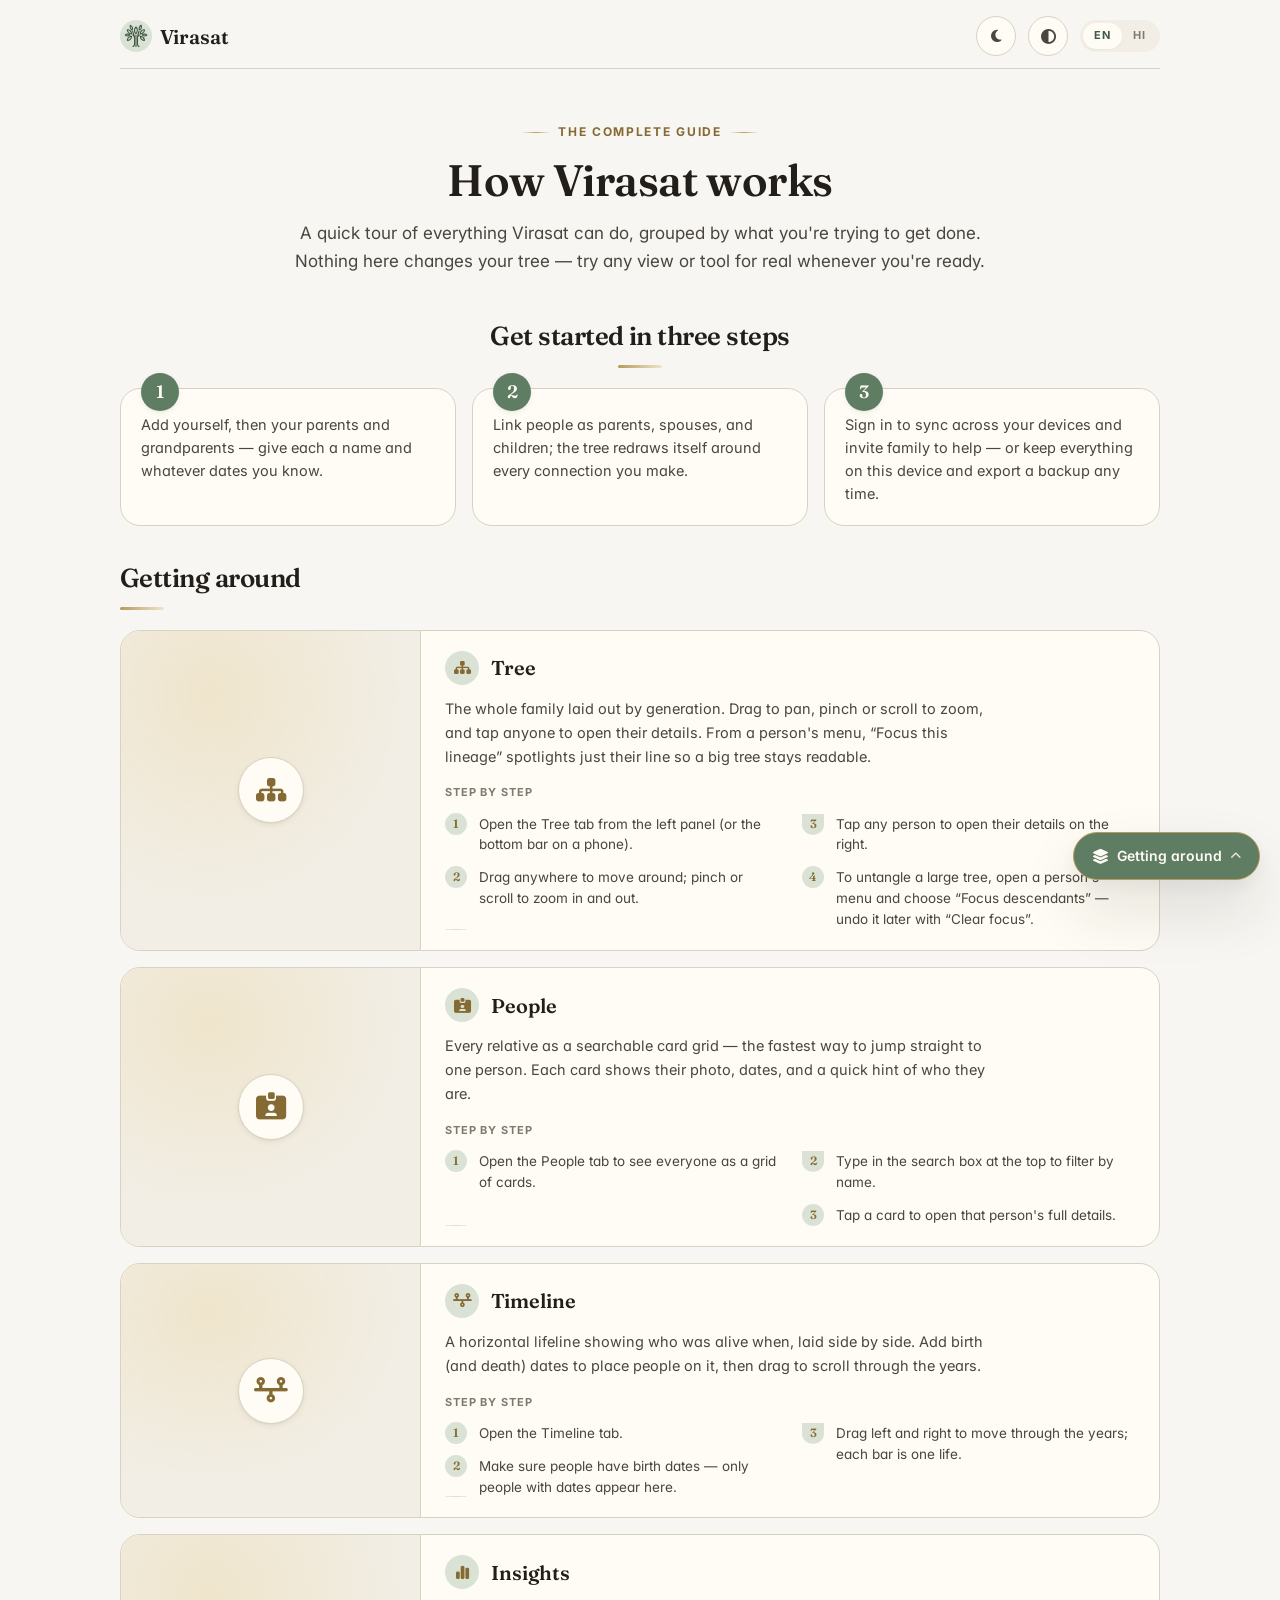
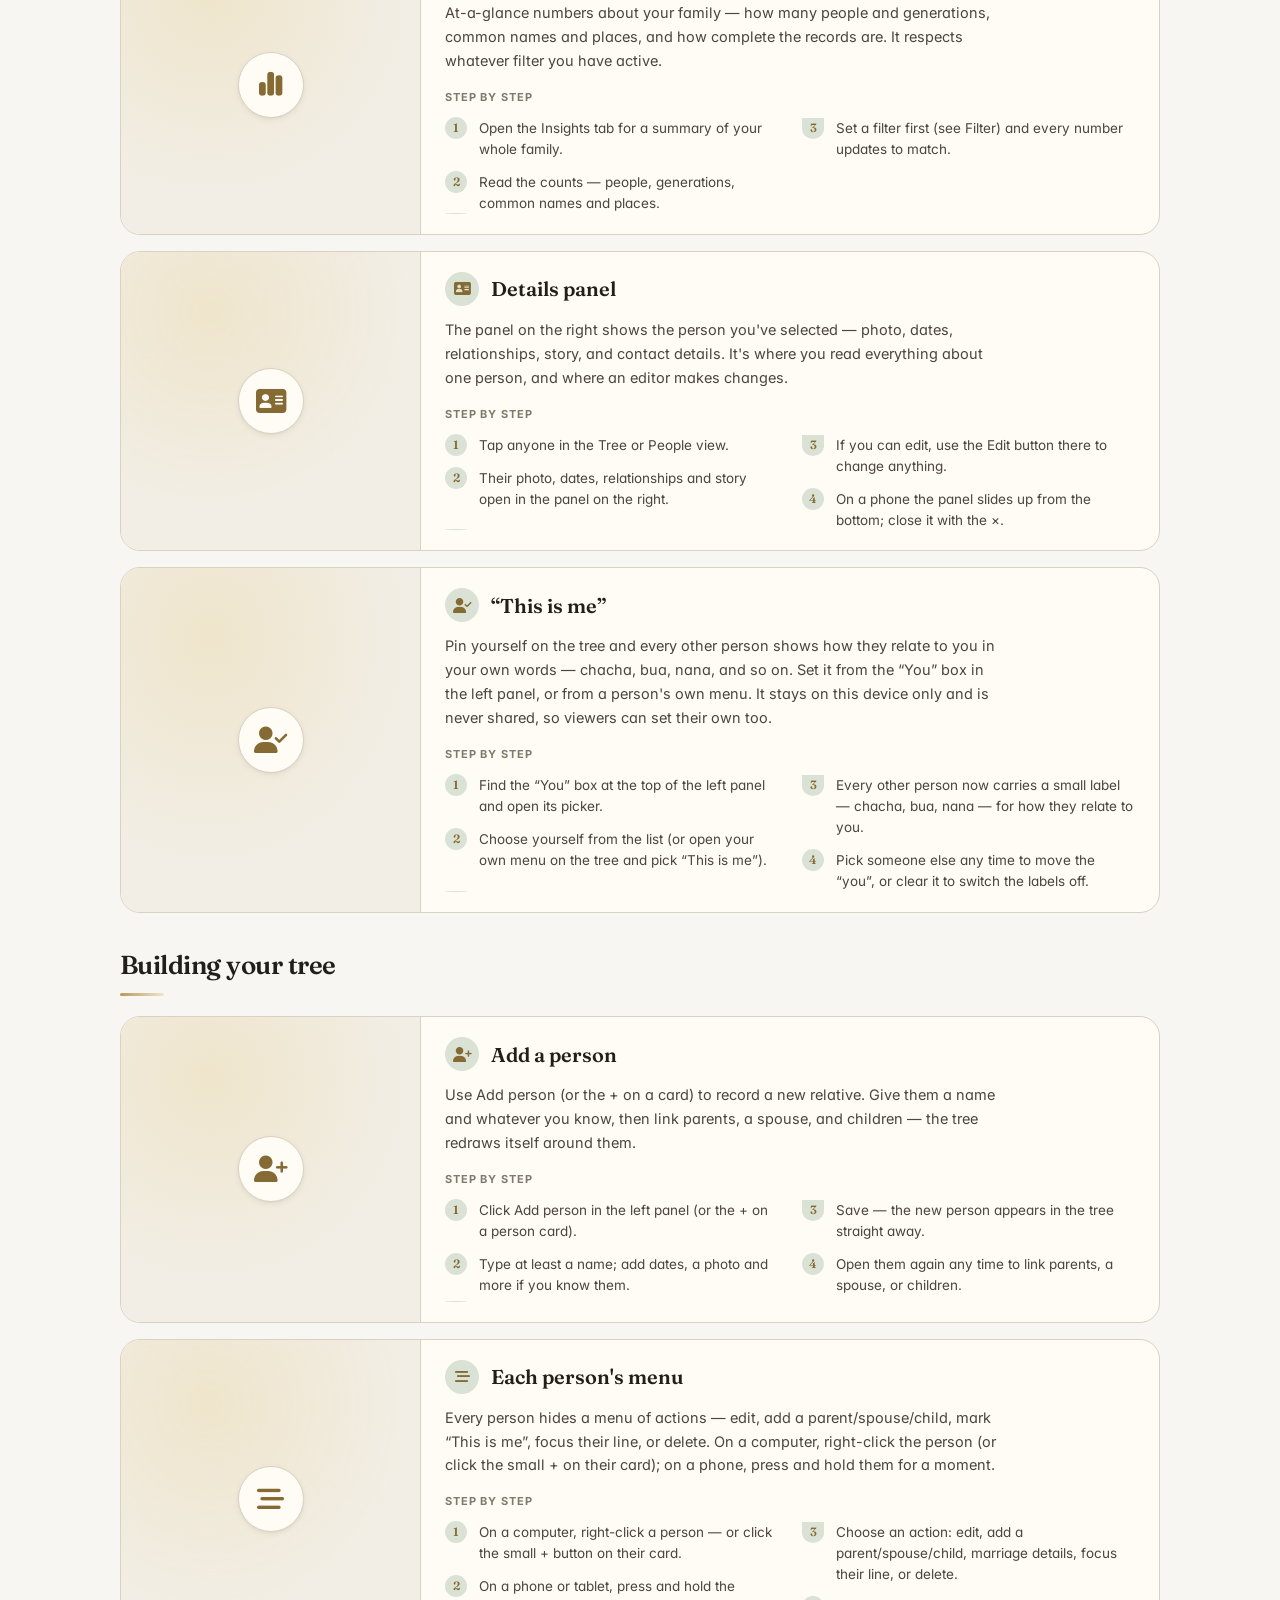
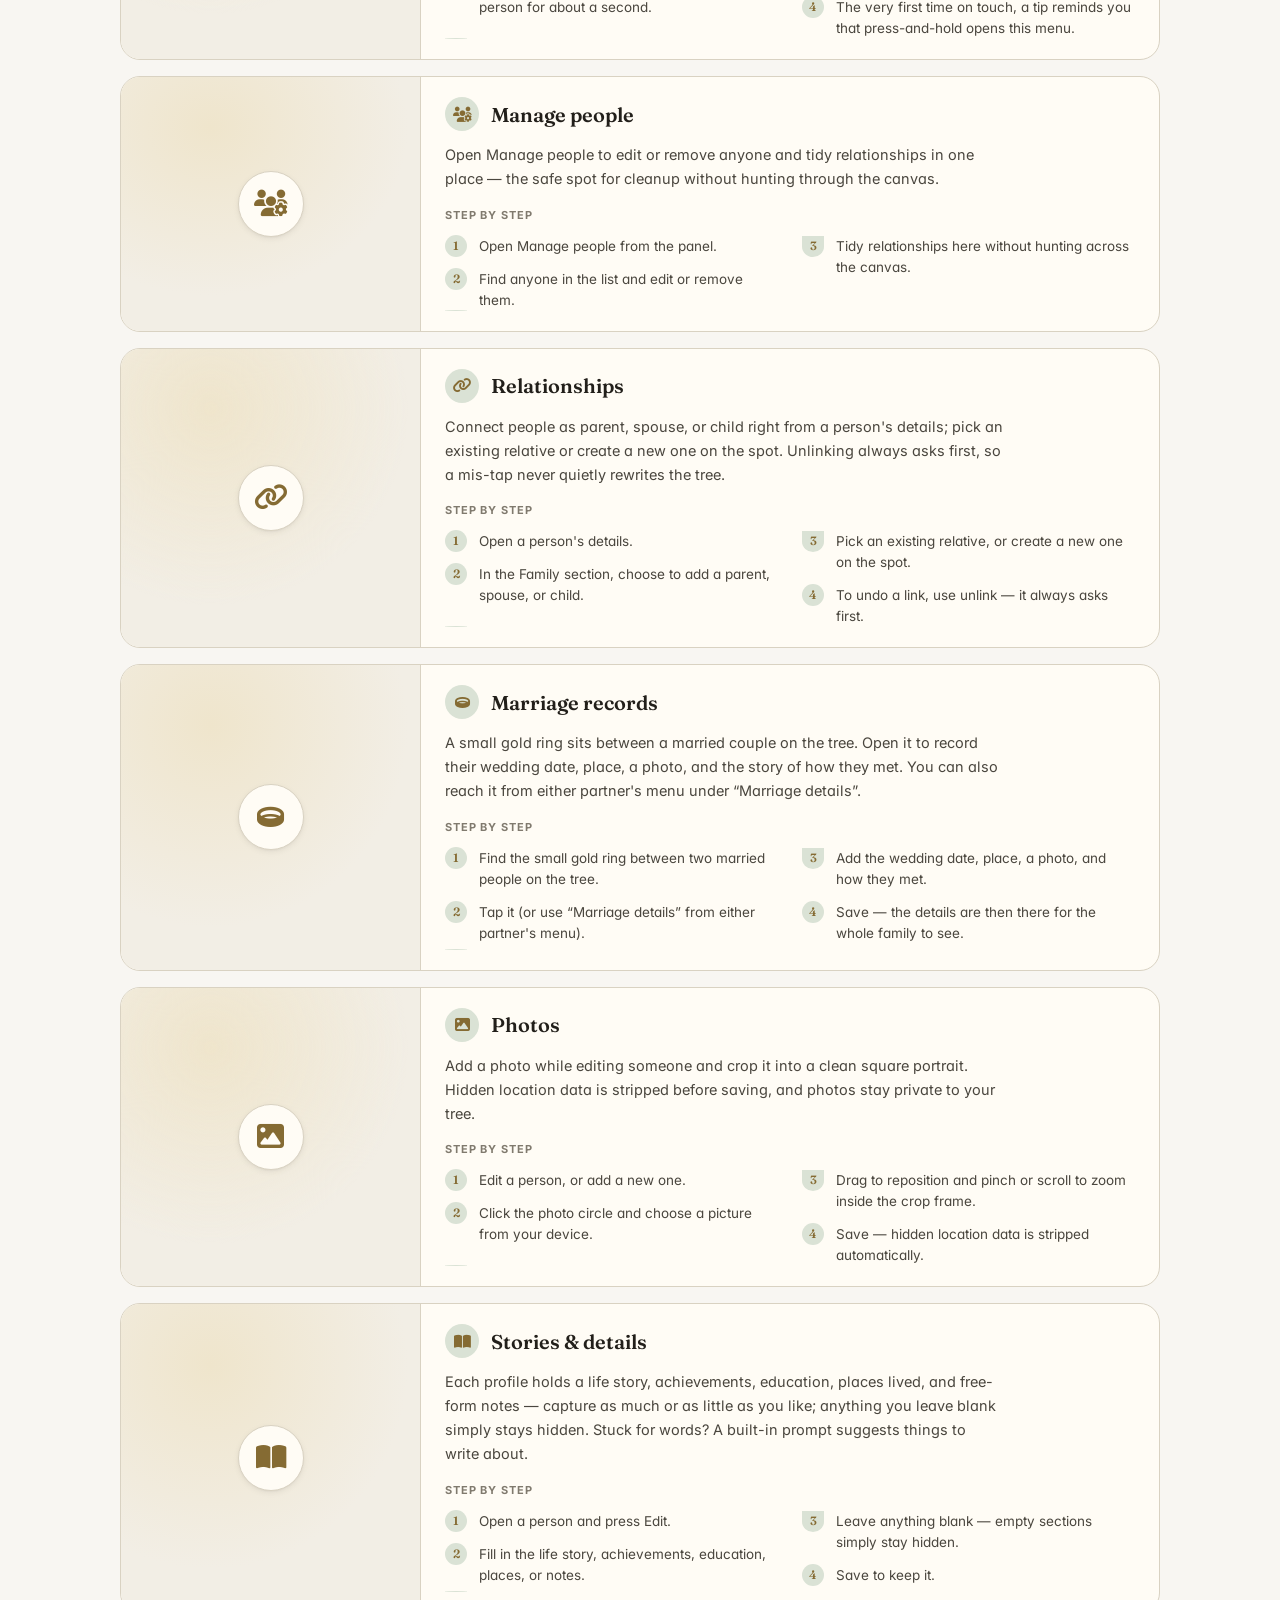
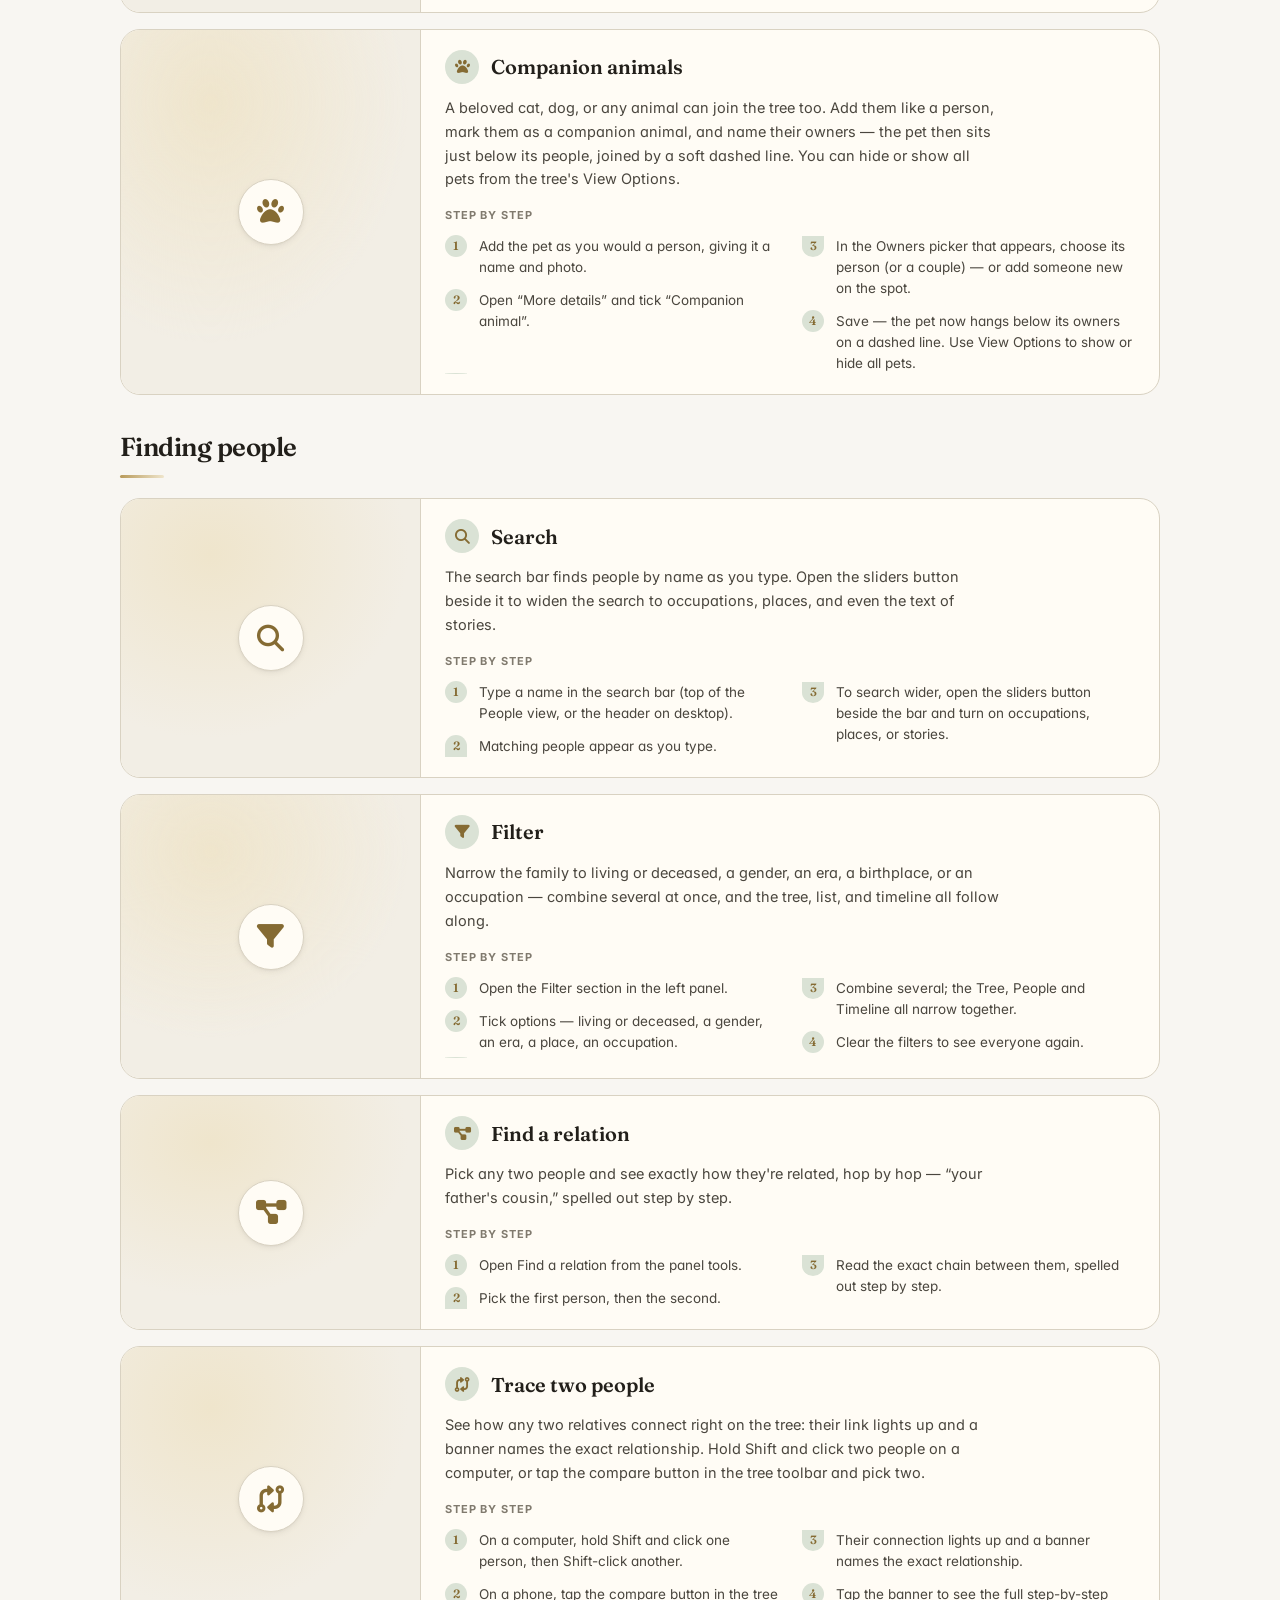
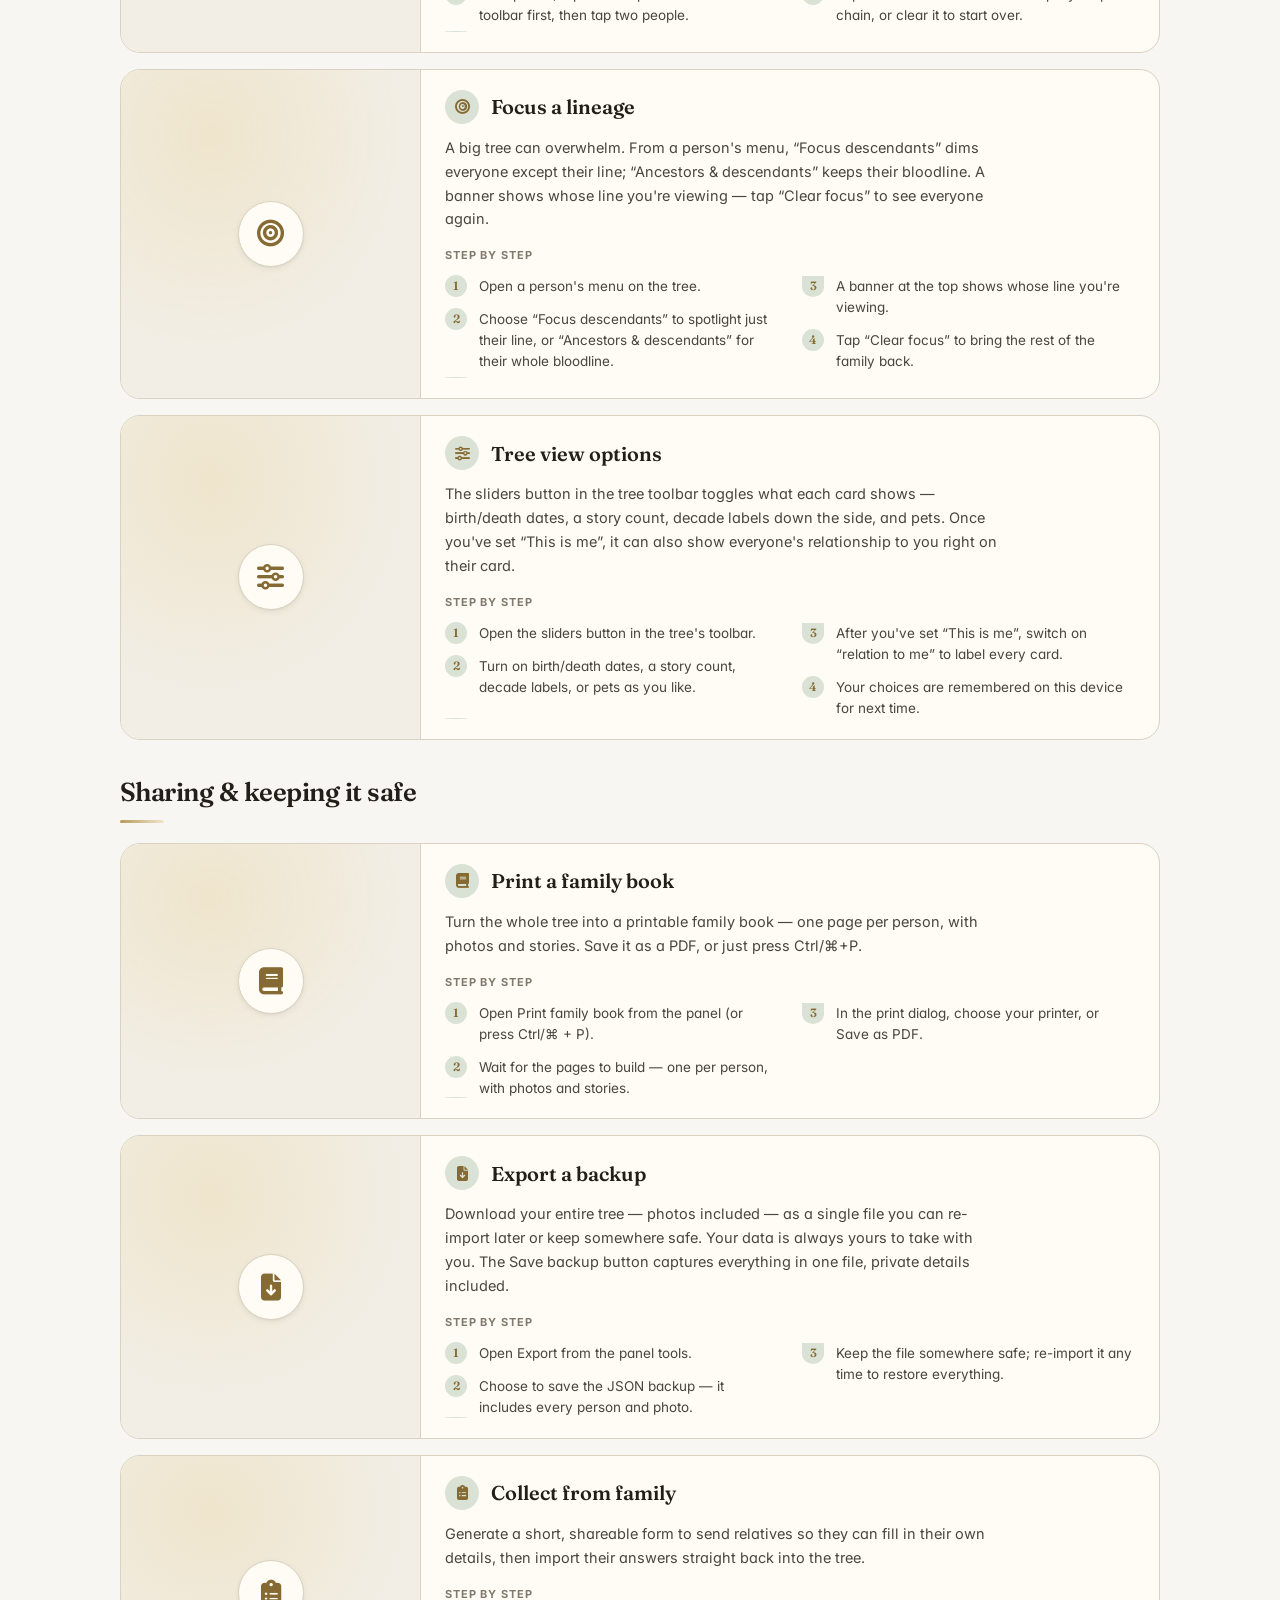
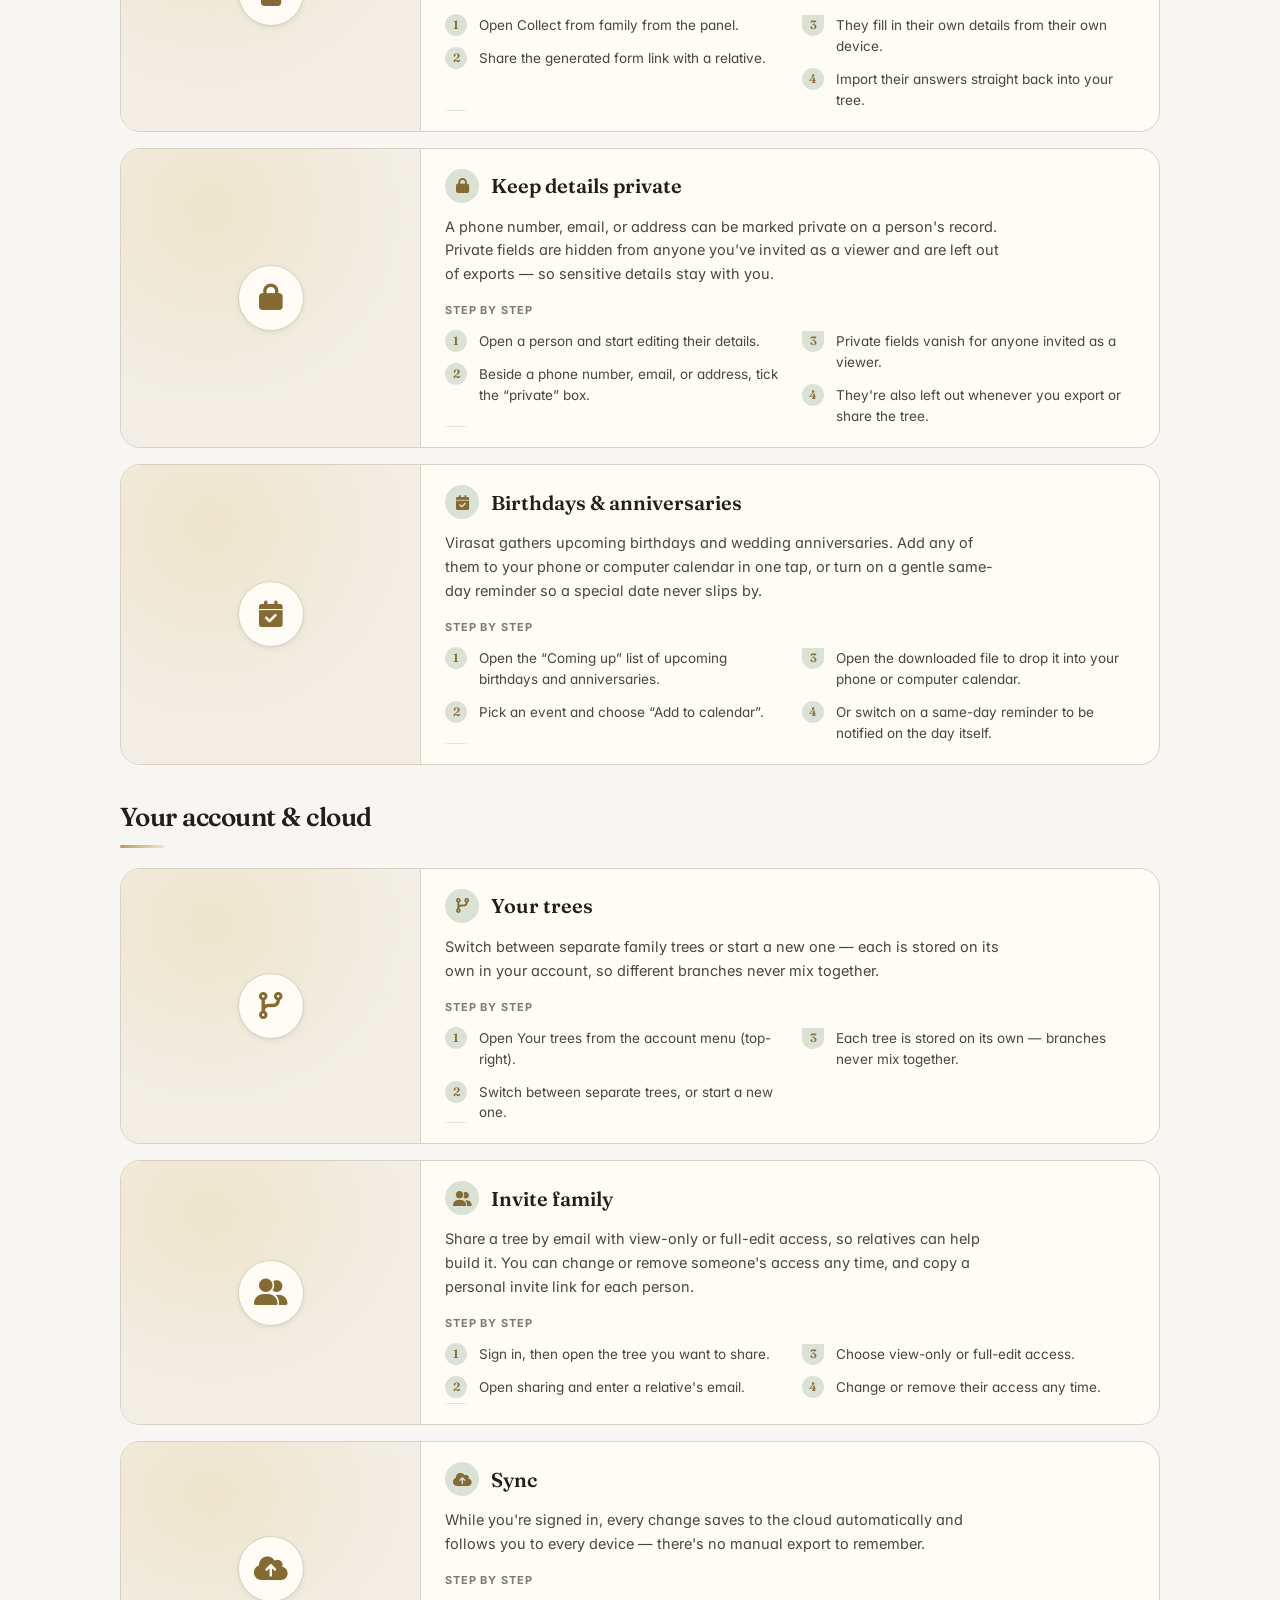
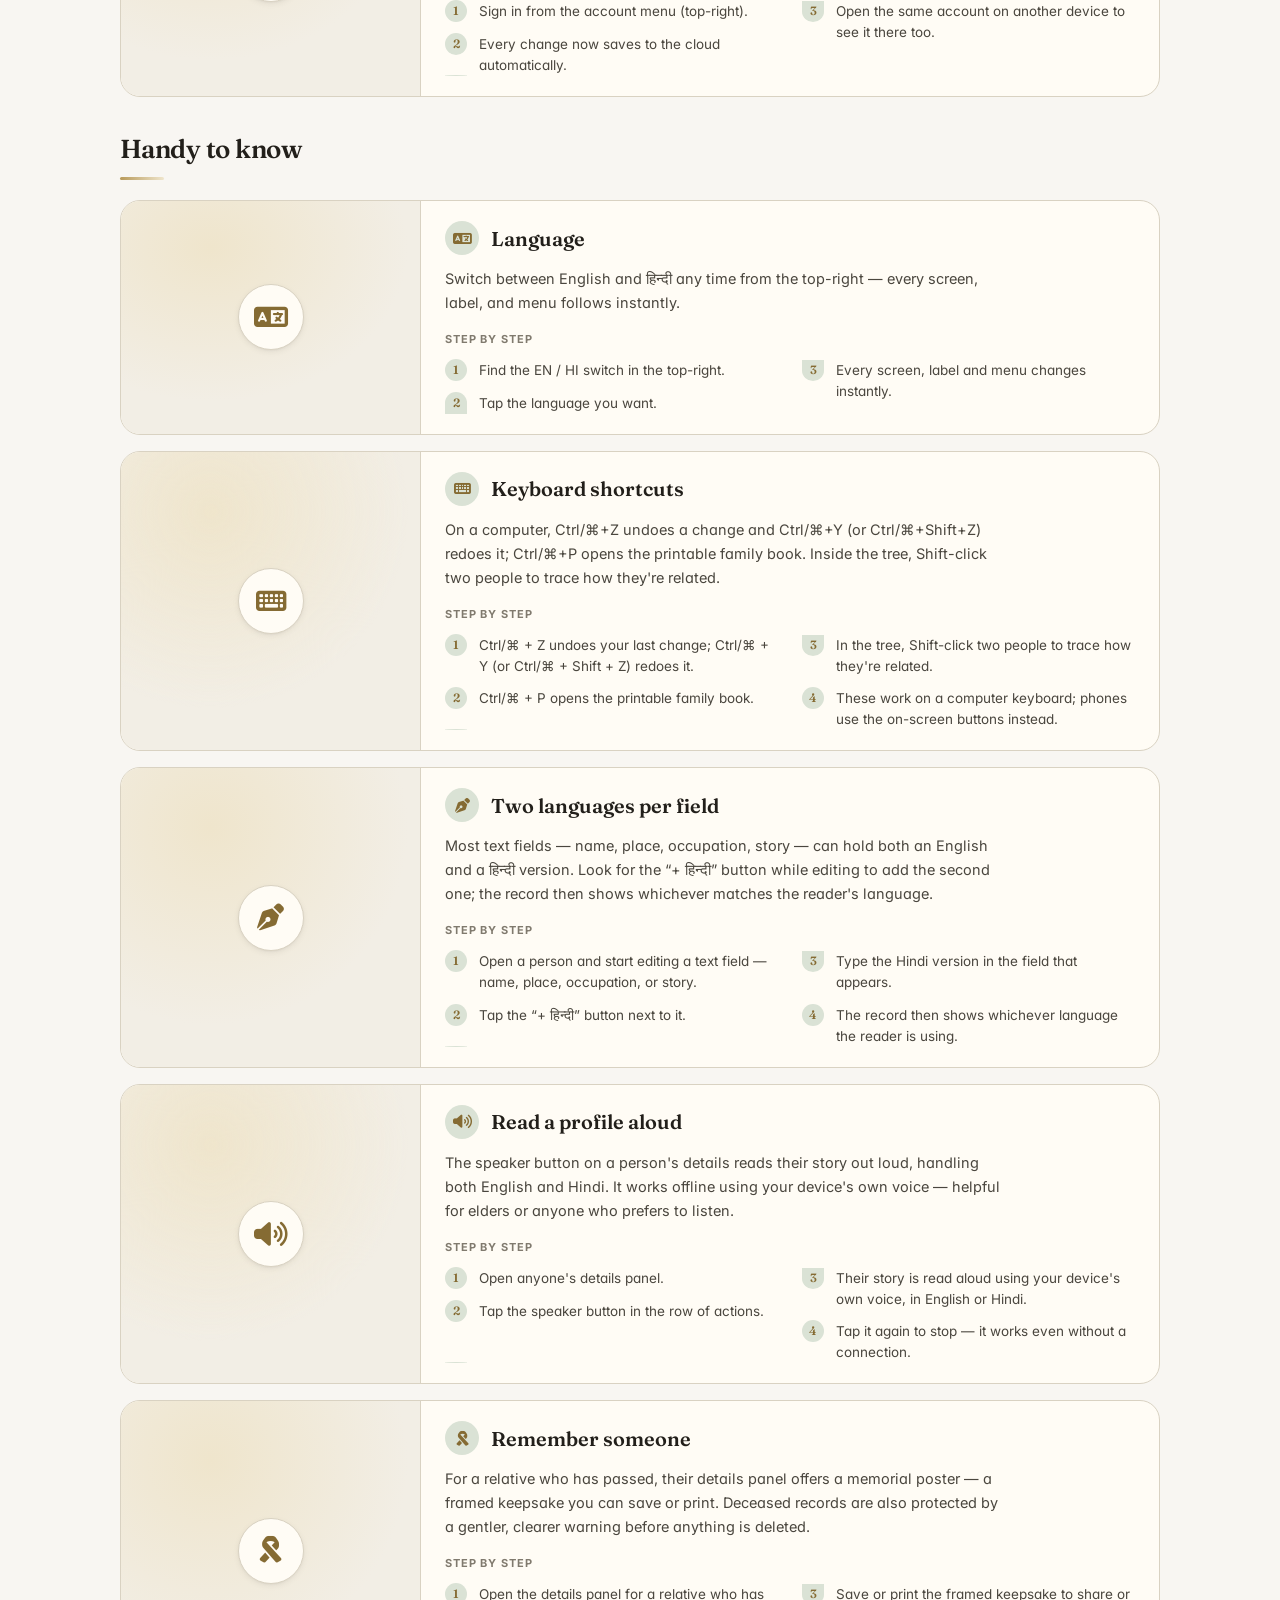
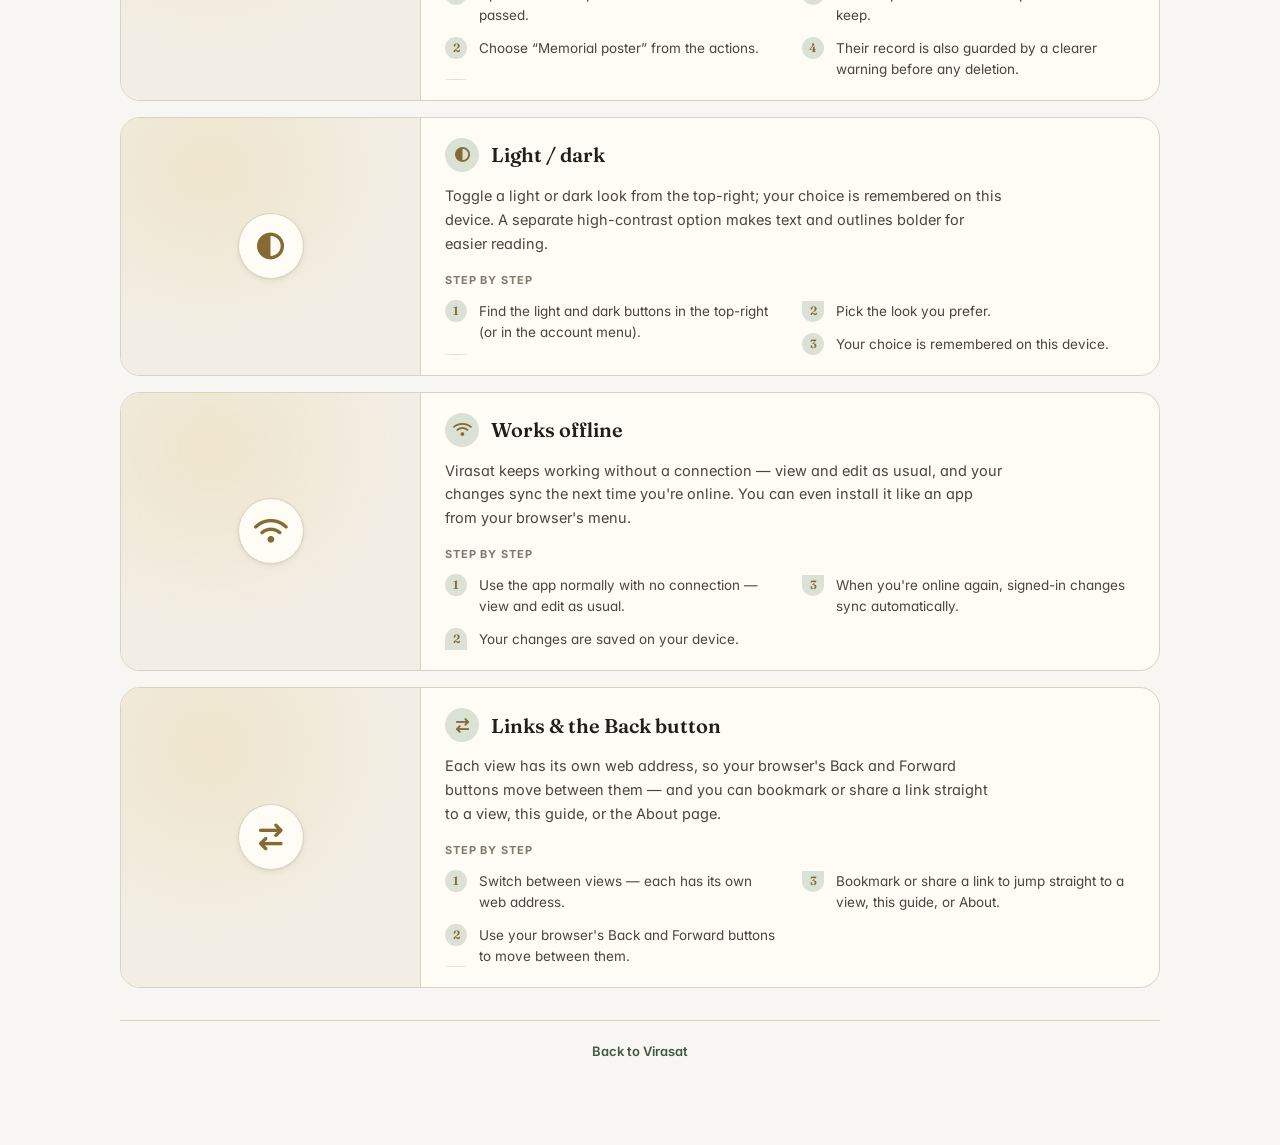
==== commit f46a536d: "feat: pet-owner picker, Devanagari font switch, help pets tile, rel-pill fix Ship four verified conc" ====
--- a/help.html
+++ b/help.html
@@ -12,7 +12,7 @@
 
   <link rel="preconnect" href="https://fonts.googleapis.com" />
   <link rel="preconnect" href="https://fonts.gstatic.com" crossorigin />
-  <link rel="stylesheet" href="https://fonts.googleapis.com/css2?family=Fraunces:opsz,wght,SOFT@9..144,400..700,30..100&family=Inter:wght@400;500;600;700&family=Noto+Serif+Devanagari:wght@400;500;600&display=swap" />
+  <link rel="stylesheet" href="https://fonts.googleapis.com/css2?family=Fraunces:opsz,wght,SOFT@9..144,400..700,30..100&family=Inter:wght@400;500;600;700&family=Noto+Sans+Devanagari:wght@400;500;600;700&display=swap" />
 
   <link rel="stylesheet"
         href="https://cdnjs.cloudflare.com/ajax/libs/font-awesome/6.5.2/css/all.min.css"
--- a/styles/tokens.css
+++ b/styles/tokens.css
@@ -118,6 +118,12 @@
   --font-display: "Cormorant Garamond", "Fraunces", "Iowan Old Style", Georgia, serif;
   --font-sans:    "Inter", -apple-system, BlinkMacSystemFont, "Segoe UI", Roboto, sans-serif;
   --font-mono:    "JetBrains Mono", ui-monospace, Menlo, monospace;
+  /* Devanagari (Hindi) face — a variable so it can be swapped at runtime (the
+     dev-only Hindi font lab in lib/dev/, opened with ?fontlab, overrides this
+     on :root to compare candidates). Noto Sans Devanagari: a clean, highly
+     legible sans chosen for correct conjunct shaping and matra placement — and
+     because it pairs with the sans UI rather than fighting the display serif. */
+  --font-hi:      "Noto Sans Devanagari", var(--font-sans);
 
   /* — Spacing — */
   --s-1: 4px;  --s-2: 8px;  --s-3: 12px; --s-4: 16px;
--- a/styles/base.css
+++ b/styles/base.css
@@ -59,7 +59,15 @@
    Font Awesome's i.fa-*. */
 :lang(hi):not(i):not(.fa):not([class*="fa-"]),
 [lang="hi"]:not(i):not(.fa):not([class*="fa-"]) {
-  font-family: "Noto Serif Devanagari", var(--font-display);
+  font-family: var(--font-hi);
+  /* Devanagari is a connected, shaping script: matras and conjuncts must sit
+     tight against their base. The Latin-styling tracking we sprinkle on
+     eyebrows/labels/headings (letter-spacing, plus ALL-CAPS which Devanagari
+     has no concept of) shatters that shaping — see "पा रि वा रि क" splitting
+     apart. Reset both for Hindi everywhere, in one place, so every uppercased
+     tracked label renders correctly without touching 80+ Latin call sites. */
+  letter-spacing: normal;
+  text-transform: none;
 }
 /* Belt and braces: ensure FA elements always pick their own family */
 .fa, .fas, .far, .fab, .fa-solid, .fa-regular, .fa-brands,
--- a/styles/components.css
+++ b/styles/components.css
@@ -2881,70 +2881,271 @@
 }
 
 /* ── Help page (help.html) ──────────────────────────────────────────────────
-   Shares the legal-page frame (bar + centred column + footer) but is wider —
-   it carries a 2-up card grid of features, each with a screenshot slot — and
-   leads with a hero + numbered quick-start. Everything reads from the help.*
-   i18n namespace via lib/help-page.js. */
-.help-page { gap: var(--s-5); }
+   Shares the legal-page frame (bar + centred column + footer) but runs wider —
+   it carries a responsive card grid of features, each led by an icon medallion
+   and a numbered "stepper", plus a hero, a quick-start, and a jump-nav to the
+   sections. Everything reads from the help.* i18n namespace via help-page.js.
+   Screenshots are optional: a card shows a real image only when its `img` is
+   set — otherwise the medallion carries it (no empty placeholder boxes). */
+:root { --help-max: 1040px; --help-read: 66ch; }
+.help-page { gap: var(--s-7); }
 .help-page__bar,
 .help-hero,
 .help-start,
 .help-section,
-.help-page__foot { width: 100%; max-width: 72ch; }
-
-.help-hero { text-align: left; }
+.help-page__foot { width: 100%; max-width: var(--help-max); }
+
+/* Hero — centred, editorial. A hairline gold rule under the eyebrow gives the
+   heading some ceremony without a heavy slab. */
+.help-hero { text-align: center; padding: var(--s-4) 0 var(--s-2); }
 .help-hero__eyebrow {
+  display: inline-flex;
+  align-items: center;
+  gap: var(--s-2);
   font-size: 12px;
+  font-weight: 700;
+  letter-spacing: 0.14em;
+  text-transform: uppercase;
+  color: var(--gold-deep);
+  margin: 0 0 var(--s-3);
+}
+.help-hero__eyebrow::before,
+.help-hero__eyebrow::after {
+  content: "";
+  width: 28px;
+  height: 1px;
+  background: linear-gradient(90deg, transparent, var(--gold), transparent);
+}
+.help-hero__title { margin-bottom: var(--s-3); font-size: clamp(30px, 5vw, 44px); }
+.help-hero__lede {
+  font-size: 17px;
+  line-height: 1.7;
+  color: var(--text-2);
+  margin: 0 auto;
+  max-width: var(--help-read);
+}
+
+/* Quick-start: three numbered cards in a row (stack on mobile). */
+.help-start { text-align: center; }
+.help-start > .help-section__title { text-align: center; }
+.help-start > .help-section__title::after { margin-inline: auto; }
+.help-steps {
+  margin: var(--s-5) 0 0;
+  padding: 0;
+  list-style: none;
+  counter-reset: help-step;
+  display: grid;
+  grid-template-columns: repeat(3, minmax(0, 1fr));
+  gap: var(--s-4);
+}
+.help-steps__item {
+  counter-increment: help-step;
+  position: relative;
+  text-align: left;
+  padding: var(--s-6) var(--s-5) var(--s-5);
+  background: var(--surface);
+  border: 1px solid var(--line);
+  border-radius: var(--r-lg);
+  font-size: 14.5px;
+  line-height: 1.6;
+  color: var(--text-2);
+}
+.help-steps__item::before {
+  content: counter(help-step);
+  position: absolute;
+  left: var(--s-5);
+  top: calc(-1 * var(--s-4));
+  width: 38px;
+  height: 38px;
+  display: inline-flex;
+  align-items: center;
+  justify-content: center;
+  border-radius: 50%;
+  background: var(--accent);
+  color: var(--on-accent);
+  box-shadow: var(--shadow-sm);
+  font-family: var(--font-display);
+  font-weight: 600;
+  font-size: 18px;
+  line-height: 1;
+}
+
+/* Section heading — display serif with a short gold underline accent. Offset
+   scroll target so the jump-nav anchor doesn't tuck the title under the fold. */
+.help-section { scroll-margin-top: var(--s-6); }
+.help-section__title {
+  font-family: var(--font-display);
+  font-size: 26px;
+  font-weight: 600;
+  color: var(--text);
+  margin: 0 0 var(--s-5);
+}
+.help-section__title::after {
+  content: "";
+  display: block;
+  width: 44px;
+  height: 3px;
+  margin-top: var(--s-2);
+  border-radius: 3px;
+  background: linear-gradient(90deg, var(--gold), var(--gold-soft));
+}
+/* One tile per row. A single column means every tile is exactly as tall as its
+   own content — no ragged bottoms or dead gaps (the old auto-fill grid left big
+   voids beside a short card next to a tall one). Each tile is a horizontal
+   split: a media panel (screenshot when present, else a branded illustration)
+   on the left, the prose + numbered steps on the right. */
+.help-grid {
+  display: flex;
+  flex-direction: column;
+  gap: var(--s-4);
+}
+.help-card {
+  display: grid;
+  grid-template-columns: 300px 1fr;
+  scroll-margin-top: var(--s-7);
+  background: var(--surface);
+  border: 1px solid var(--line);
+  border-radius: var(--r-lg);
+  overflow: hidden;
+  transition: border-color var(--t-fast), box-shadow var(--t-fast), transform var(--t-fast);
+}
+.help-card:hover {
+  border-color: var(--gold-soft);
+  box-shadow: var(--shadow-md);
+}
+
+/* Media panel — fills the left column edge to edge. A real screenshot when the
+   tile has one; otherwise a soft parchment illustration carrying the icon, so
+   the slot is always visibly "here's where the picture goes." */
+.help-card__media {
+  position: relative;
+  min-height: 100%;
+  border-right: 1px solid var(--line);
+  background: var(--bg-sunken);
+}
+.help-card__shot {
+  display: block;
+  width: 100%;
+  height: 100%;
+  object-fit: cover;
+}
+.help-card__illus {
+  display: flex;
+  align-items: center;
+  justify-content: center;
+  width: 100%;
+  height: 100%;
+  min-height: 172px;
+  background:
+    radial-gradient(120% 120% at 30% 20%, var(--gold-soft) 0%, transparent 55%),
+    linear-gradient(140deg, var(--surface-2), var(--bg-sunken));
+}
+.help-card__illus-icon {
+  width: 66px;
+  height: 66px;
+  display: inline-flex;
+  align-items: center;
+  justify-content: center;
+  border-radius: 50%;
+  background: var(--surface);
+  border: 1px solid var(--line);
+  box-shadow: var(--shadow-sm);
+  color: var(--gold-deep);
+  font-size: 27px;
+}
+
+.help-card__body { padding: var(--s-5) var(--s-6); }
+.help-card__title { margin: 0 0 var(--s-3); }
+/* The title is a copy-link button dressed as a heading. */
+.help-card__titlebtn {
+  display: inline-flex;
+  align-items: center;
+  gap: var(--s-3);
+  padding: 4px 8px;
+  margin: -4px -8px;
+  border: 0;
+  background: transparent;
+  border-radius: var(--r-sm);
+  cursor: pointer;
+  font-family: var(--font-display);
+  font-size: 20px;
+  font-weight: 600;
+  color: var(--text);
+  text-align: left;
+  transition: color var(--t-fast), background var(--t-fast);
+}
+.help-card__titlebtn:hover { color: var(--accent-deep); background: var(--gold-soft); }
+.help-card__titlebtn:focus-visible { outline: none; box-shadow: 0 0 0 3px var(--olive-soft); }
+.help-card__linkicon {
+  font-size: 12px;
+  color: var(--gold-deep);
+  opacity: 0;
+  transform: translateX(-4px);
+  transition: opacity var(--t-fast), transform var(--t-fast);
+}
+.help-card__titlebtn:hover .help-card__linkicon,
+.help-card__titlebtn:focus-visible .help-card__linkicon { opacity: 1; transform: none; }
+/* Touch devices can't hover — keep the link glyph gently visible there. */
+@media (hover: none) {
+  .help-card__linkicon { opacity: 0.5; transform: none; }
+}
+/* Icon medallion beside the title — small, so the title still leads. */
+.help-card__icon {
+  flex: 0 0 auto;
+  width: 34px;
+  height: 34px;
+  display: inline-flex;
+  align-items: center;
+  justify-content: center;
+  border-radius: 50%;
+  background: var(--olive-soft);
+  color: var(--gold-deep);
+  font-size: 15px;
+}
+.help-card__desc {
+  font-size: 14.5px;
+  line-height: 1.65;
+  color: var(--text-2);
+  margin: 0;
+  max-width: 62ch;
+}
+.help-card__steps-label {
+  margin: var(--s-4) 0 var(--s-3);
+  font-size: 11px;
   font-weight: 700;
   letter-spacing: 0.08em;
   text-transform: uppercase;
-  color: var(--gold-deep);
-  margin: 0 0 var(--s-2);
-}
-.help-hero__title { margin-bottom: var(--s-3); }
-.help-hero__lede {
-  font-size: 16px;
-  line-height: 1.65;
-  color: var(--text-2);
+  color: var(--text-3);
+}
+/* Numbered stepper — chips joined by a hairline connector between them. Two
+   columns on wide tiles so a long how-to doesn't run down the page. */
+.help-card__steps {
   margin: 0;
-  max-width: 60ch;
-}
-
-/* Quick-start: three numbered steps in a soft parchment plate. */
-.help-start {
-  background: var(--surface);
-  border: 1px solid var(--line);
-  border-radius: var(--r-xl);
-  padding: var(--s-5) var(--s-6);
-}
-.help-steps {
-  margin: var(--s-3) 0 0;
   padding: 0;
   list-style: none;
-  counter-reset: help-step;
-  display: flex;
-  flex-direction: column;
-  gap: var(--s-3);
-}
-.help-steps__item {
-  counter-increment: help-step;
+  counter-reset: help-card-step;
+  columns: 2;
+  column-gap: var(--s-6);
+}
+.help-card__step {
+  counter-increment: help-card-step;
   position: relative;
-  padding-left: calc(var(--s-6) + 6px);
-  font-size: 14.5px;
-  line-height: 1.6;
+  padding-left: 34px;
+  margin-bottom: var(--s-3);
+  break-inside: avoid;
+  font-size: 13.5px;
+  line-height: 1.55;
   color: var(--text-2);
-  min-height: 24px;
-  display: flex;
-  align-items: flex-start;
-}
-.help-steps__item::before {
-  content: counter(help-step);
+}
+.help-card__step:last-child { margin-bottom: 0; }
+.help-card__step::before {
+  content: counter(help-card-step);
   position: absolute;
   left: 0;
-  top: 1px;
-  width: 24px;
-  height: 24px;
-  flex: 0 0 auto;
+  top: -1px;
+  z-index: 1;
+  width: 22px;
+  height: 22px;
   display: inline-flex;
   align-items: center;
   justify-content: center;
@@ -2953,80 +3154,199 @@
   color: var(--gold-deep);
   font-family: var(--font-display);
   font-weight: 600;
-  font-size: 13px;
+  font-size: 12px;
   line-height: 1;
 }
 
-.help-section__title {
-  font-family: var(--font-display);
-  font-size: 22px;
+/* Deep-link highlight — help.html#slug scrolls here and pulses a gold ring +
+   wash for a few seconds so the eye lands on the right tile. Class is removed
+   by the page script after the animation. */
+.help-card.is-flash {
+  animation: help-flash 2.4s var(--t-med) both;
+}
+@keyframes help-flash {
+  0%, 55% {
+    border-color: var(--gold);
+    box-shadow: var(--shadow-glow-gold);
+    background: var(--gold-soft);
+  }
+  100% {
+    border-color: var(--line);
+    box-shadow: none;
+    background: var(--surface);
+  }
+}
+
+@media (max-width: 720px) {
+  .help-steps { grid-template-columns: 1fr; gap: var(--s-5); }
+  .help-steps__item { padding-top: var(--s-5); }
+  /* Stack the tile: media on top, prose below; steps collapse to one column. */
+  .help-card { grid-template-columns: 1fr; }
+  .help-card__media { border-right: 0; border-bottom: 1px solid var(--line); }
+  .help-card__illus { min-height: 128px; }
+  .help-card__illus-icon { width: 54px; height: 54px; font-size: 22px; }
+  .help-card__steps { columns: 1; }
+}
+@media (prefers-reduced-motion: reduce) {
+  .help-card.is-flash { animation: none; }
+}
+
+/* ── Section FAB — floating "menu" switcher (food-delivery app idiom) ────────
+   A fixed pill in the bottom-right corner that always shows the section you're
+   reading; tap to pop the full list upward and jump anywhere. Sits in the
+   corner (not bottom-centre) so it never overlaps the reading column. Menu is
+   anchored to the toggle and animates in from the bottom-right. */
+.help-fab {
+  position: fixed;
+  /* Bottom-right corner, clear of the centred reading column (which a
+     bottom-centre FAB sat right on top of). */
+  right: calc(var(--s-5) + env(safe-area-inset-right, 0px));
+  bottom: calc(var(--s-5) + env(safe-area-inset-bottom, 0px));
+  z-index: var(--z-toast);
+  display: flex;
+  flex-direction: column;
+  align-items: flex-end;
+  gap: var(--s-2);
+  pointer-events: none; /* let children take events; gap stays click-through */
+}
+.help-fab__toggle {
+  pointer-events: auto;
+  display: inline-flex;
+  align-items: center;
+  gap: var(--s-2);
+  max-width: 78vw;
+  padding: 12px 18px;
+  border: 1px solid var(--gold);
+  border-radius: var(--r-pill);
+  background: var(--accent);
+  color: var(--on-accent);
+  font-family: var(--font-sans);
+  font-size: 14px;
   font-weight: 600;
-  color: var(--text);
-  margin: 0 0 var(--s-4);
-}
-.help-grid {
-  display: grid;
-  grid-template-columns: repeat(2, minmax(0, 1fr));
-  gap: var(--s-4);
-}
-.help-card {
+  cursor: pointer;
+  box-shadow: var(--shadow-lg);
+  transition: transform var(--t-fast), box-shadow var(--t-fast), background var(--t-fast);
+}
+.help-fab__toggle:hover { transform: translateY(-1px); background: var(--accent-fill-hover); }
+.help-fab__toggle:focus-visible { outline: none; box-shadow: 0 0 0 3px var(--gold-soft), var(--shadow-lg); }
+.help-fab__glyph { font-size: 15px; }
+.help-fab__current {
+  max-width: 46vw;
+  overflow: hidden;
+  text-overflow: ellipsis;
+  white-space: nowrap;
+}
+.help-fab__caret { font-size: 11px; transition: transform var(--t-med); opacity: 0.85; }
+.help-fab[data-open="true"] .help-fab__caret { transform: rotate(180deg); }
+
+/* The pop-up list. Column-reverse so the first section sits nearest the button
+   (natural when it grows upward). Hidden = faded + nudged down + non-interactive. */
+.help-fab__menu {
+  pointer-events: auto;
+  order: -1; /* render above the toggle in the column */
+  list-style: none;
+  margin: 0;
+  padding: var(--s-2);
+  width: min(320px, 82vw);
+  max-height: min(60vh, 460px);
+  overflow-y: auto;
   display: flex;
   flex-direction: column;
-  background: var(--surface);
+  gap: 2px;
+  background: var(--bg-elev);
   border: 1px solid var(--line);
   border-radius: var(--r-lg);
-  overflow: hidden;
-}
-.help-card__media { width: 100%; }
-.help-card__shot {
-  display: block;
+  box-shadow: var(--shadow-lg);
+  transform-origin: bottom right;
+  transition: opacity var(--t-fast), transform var(--t-fast), visibility var(--t-fast);
+}
+.help-fab[data-open="false"] .help-fab__menu {
+  opacity: 0;
+  visibility: hidden;
+  transform: translateY(8px) scale(0.98);
+}
+.help-fab[data-open="true"] .help-fab__menu {
+  opacity: 1;
+  visibility: visible;
+  transform: none;
+}
+.help-fab__item {
+  display: flex;
+  align-items: center;
+  gap: var(--s-3);
   width: 100%;
-  height: auto;
-  aspect-ratio: 16 / 10;
-  object-fit: cover;
-  border-bottom: 1px solid var(--line);
-}
-/* Screenshot placeholder — a soft, clearly-empty box until a real image lands. */
-.help-card__ph {
-  aspect-ratio: 16 / 10;
+  padding: 10px var(--s-3);
+  border: 0;
+  border-radius: var(--r-sm);
+  background: transparent;
+  color: var(--text-2);
+  font-family: var(--font-sans);
+  font-size: 14px;
+  font-weight: 500;
+  text-align: left;
+  cursor: pointer;
+  transition: background var(--t-fast), color var(--t-fast);
+}
+.help-fab__item i {
+  width: 20px;
+  text-align: center;
+  color: var(--gold-deep);
+  font-size: 13px;
+}
+.help-fab__item:hover { background: var(--surface-2); color: var(--text); }
+.help-fab__item:focus-visible { outline: none; box-shadow: inset 0 0 0 2px var(--olive-soft); }
+.help-fab__item.is-active {
+  background: var(--olive-soft);
+  color: var(--accent-deep);
+  font-weight: 600;
+}
+.help-fab__item.is-active i { color: var(--gold-deep); }
+
+/* Give the page bottom room so the FAB never covers the footer's last line. */
+.help-page .help-page__foot { margin-bottom: var(--s-8); }
+
+@media (prefers-reduced-motion: reduce) {
+  .help-fab__menu, .help-fab__caret, .help-fab__toggle { transition: none; }
+}
+
+/* ── Self-contained toast ────────────────────────────────────────────────────
+   help.html doesn't load app.js, so the app's #toast-root/UI.toast is absent.
+   help-page.js mounts its own root + node; these styles dress it. Sits above
+   the FAB (--z-toast) and centres itself at the bottom. */
+.help-toast-root {
+  position: fixed;
+  left: 50%;
+  bottom: calc(var(--s-6) + env(safe-area-inset-bottom, 0px));
+  transform: translateX(-50%);
+  z-index: calc(var(--z-toast) + 20);
   display: flex;
   flex-direction: column;
-  align-items: center;
-  justify-content: center;
-  gap: var(--s-1);
-  background:
-    repeating-linear-gradient(
-      45deg,
-      var(--bg) 0, var(--bg) 10px,
-      var(--surface-2, var(--bg)) 10px, var(--surface-2, var(--bg)) 20px
-    );
-  border-bottom: 1px solid var(--line);
-  color: var(--text-4, var(--text-3));
-}
-.help-card__ph-icon { font-size: 26px; opacity: 0.6; }
-.help-card__ph-cap { font-size: 11.5px; letter-spacing: 0.02em; }
-.help-card__body { padding: var(--s-4); }
-.help-card__title {
-  display: flex;
-  align-items: center;
   gap: var(--s-2);
-  font-family: var(--font-display);
-  font-size: 16.5px;
-  font-weight: 600;
-  color: var(--text);
-  margin: 0 0 var(--s-2);
-}
-.help-card__icon { color: var(--gold-deep); font-size: 15px; width: 20px; text-align: center; }
-.help-card__desc {
+  align-items: center;
+  pointer-events: none;
+}
+.help-toast {
+  display: inline-flex;
+  align-items: center;
+  gap: var(--s-3);
+  max-width: calc(100vw - 32px);
+  padding: 10px var(--s-4);
+  border: 1px solid var(--line);
+  border-radius: var(--r-pill);
+  background: var(--accent-deep);
+  color: var(--on-accent);
+  font-family: var(--font-sans);
   font-size: 14px;
-  line-height: 1.6;
-  color: var(--text-2);
-  margin: 0;
-}
-
-@media (max-width: 640px) {
-  .help-grid { grid-template-columns: 1fr; }
-  .help-start { padding: var(--s-4) var(--s-4); }
+  font-weight: 500;
+  box-shadow: var(--shadow-lg);
+  opacity: 0;
+  transform: translateY(10px);
+  transition: opacity var(--t-med), transform var(--t-med);
+}
+.help-toast.is-in { opacity: 1; transform: none; }
+.help-toast i { color: var(--gold); font-size: 15px; }
+@media (prefers-reduced-motion: reduce) {
+  .help-toast { transition: none; }
 }
 
 /* ── Featured plates ────────────────────────────────────────────────────────
